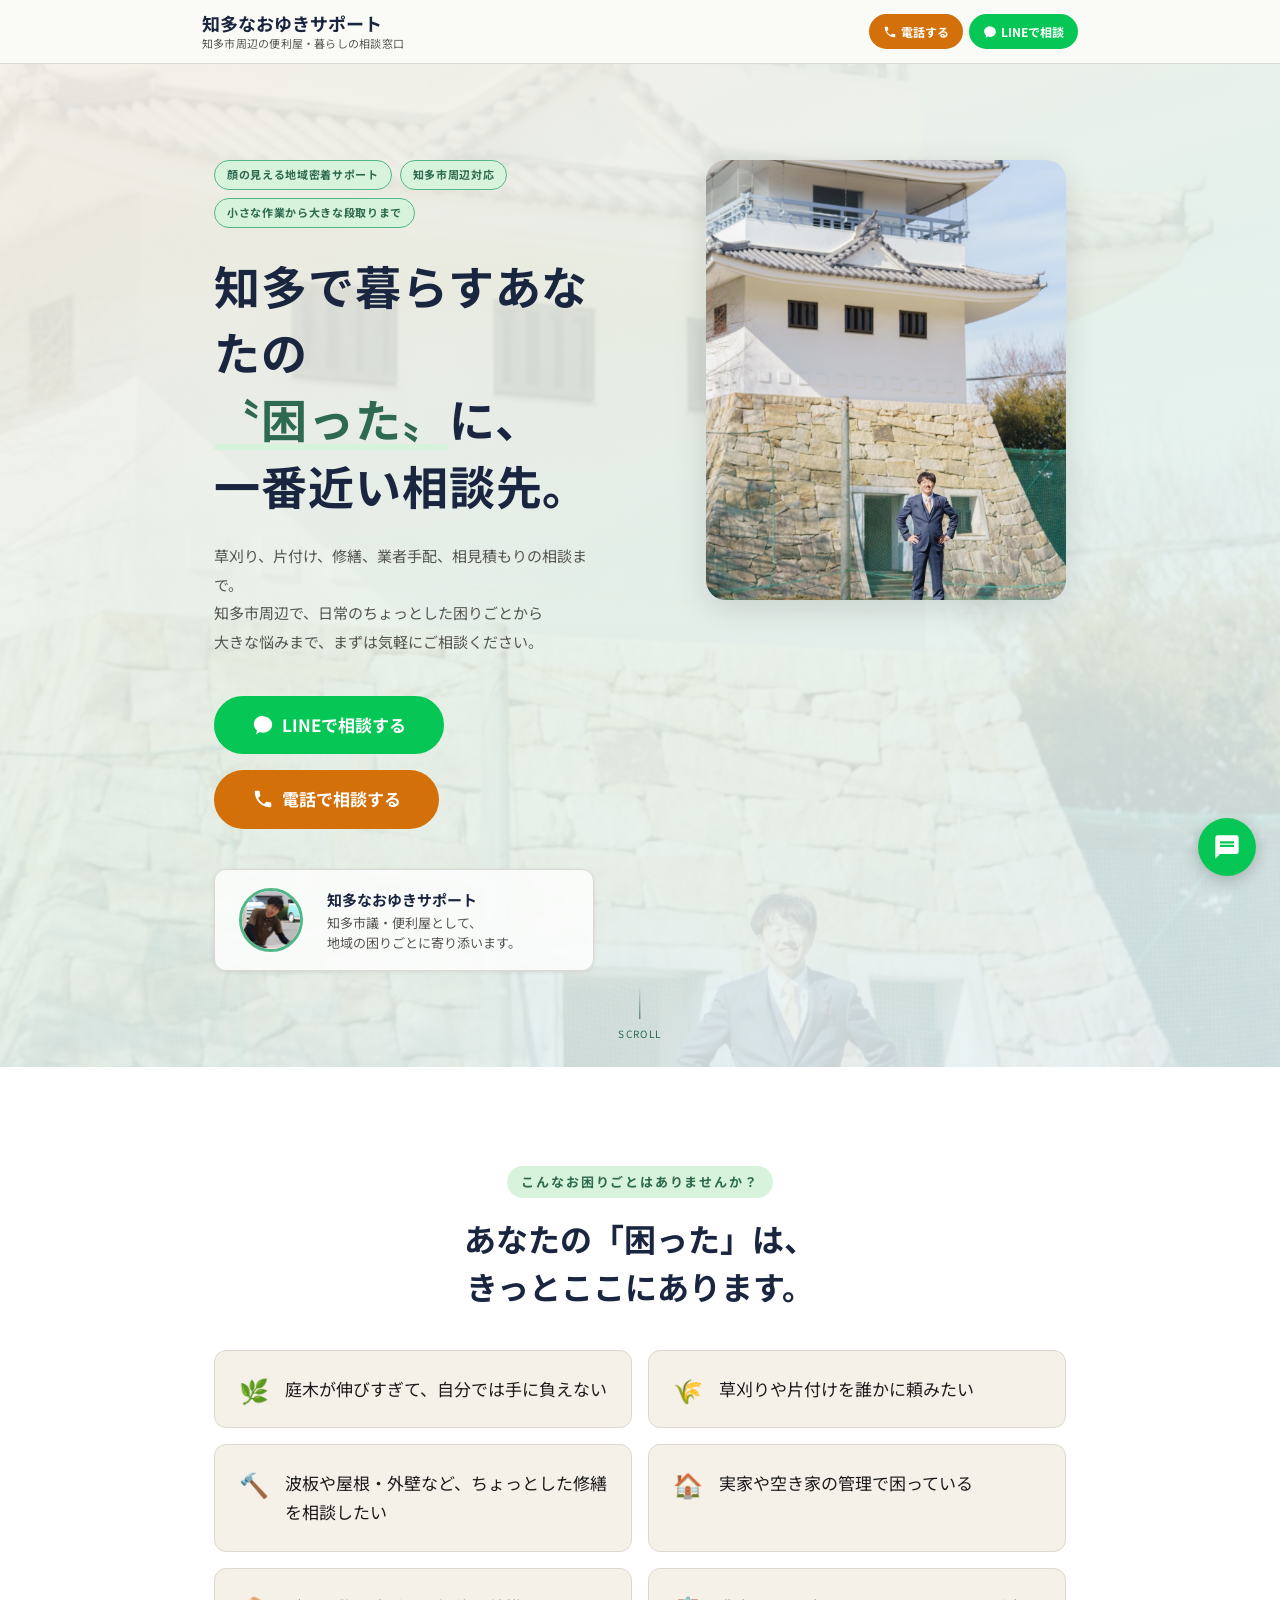
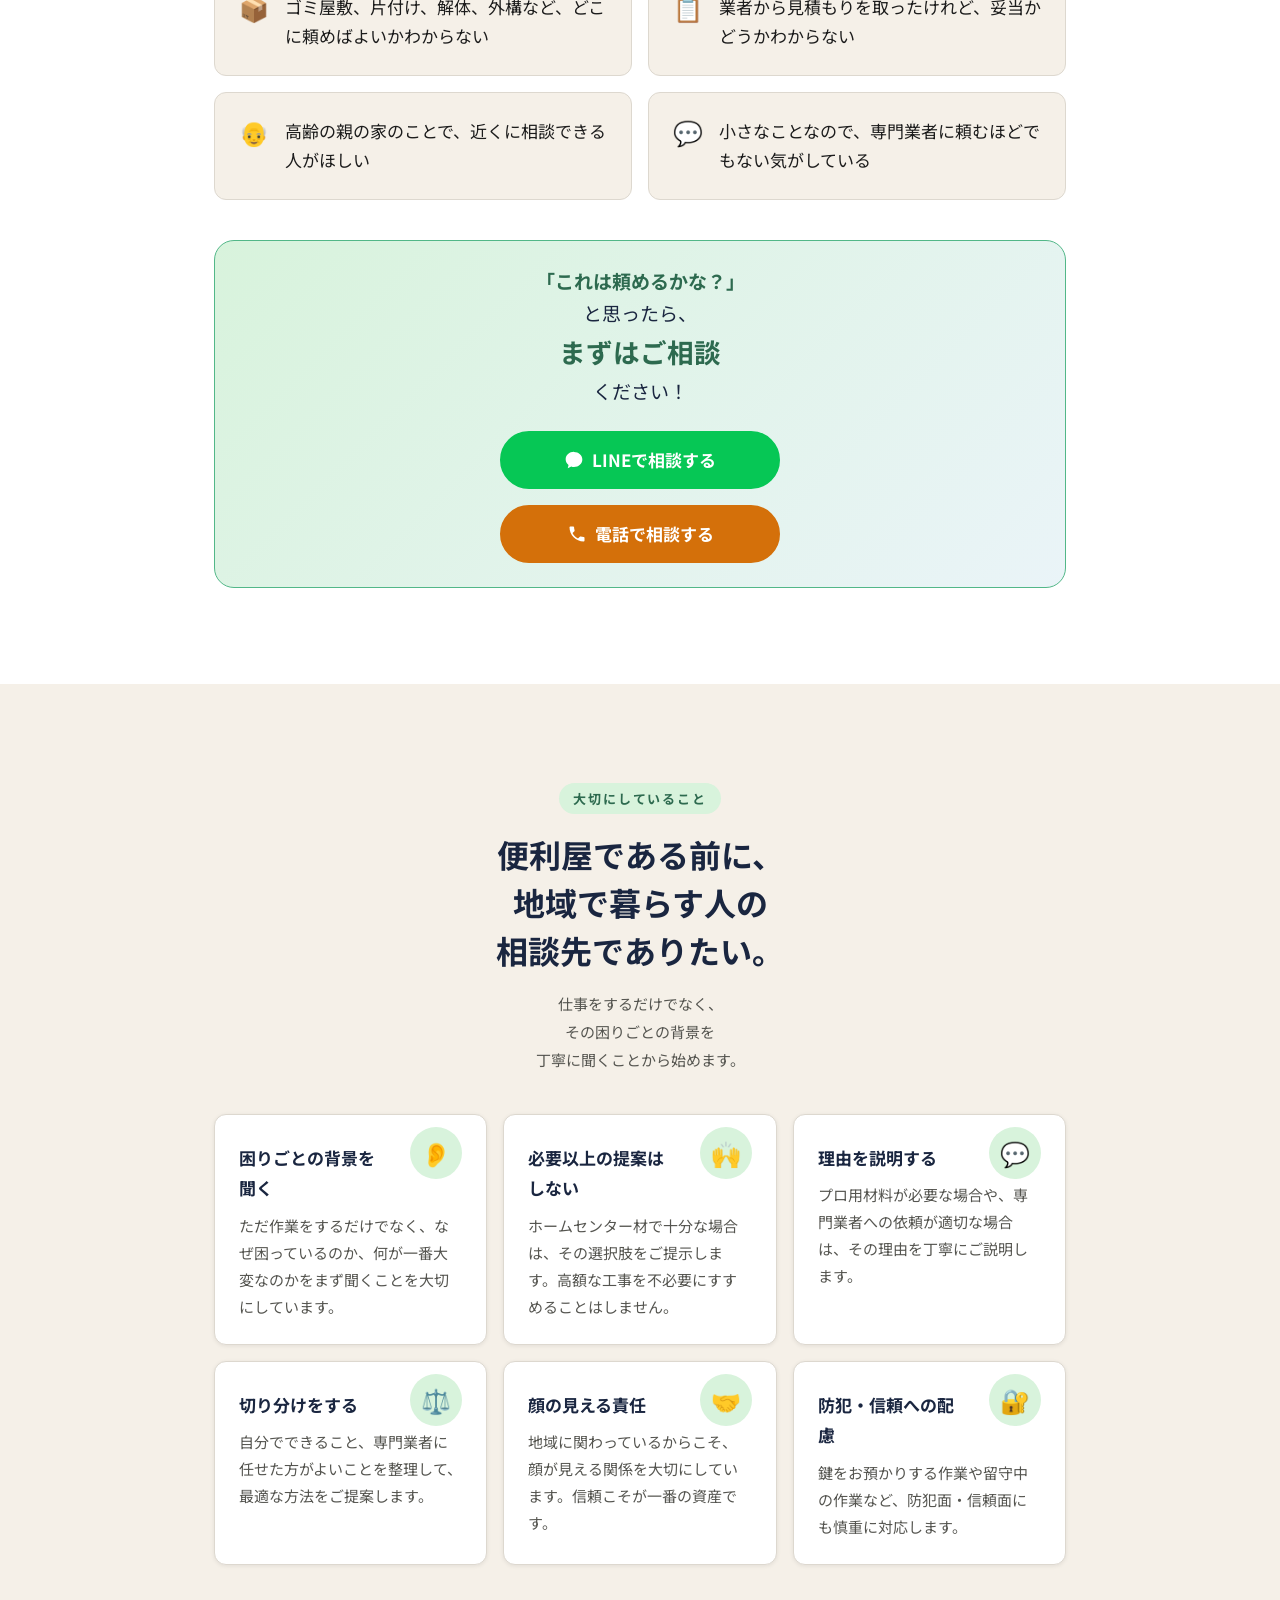
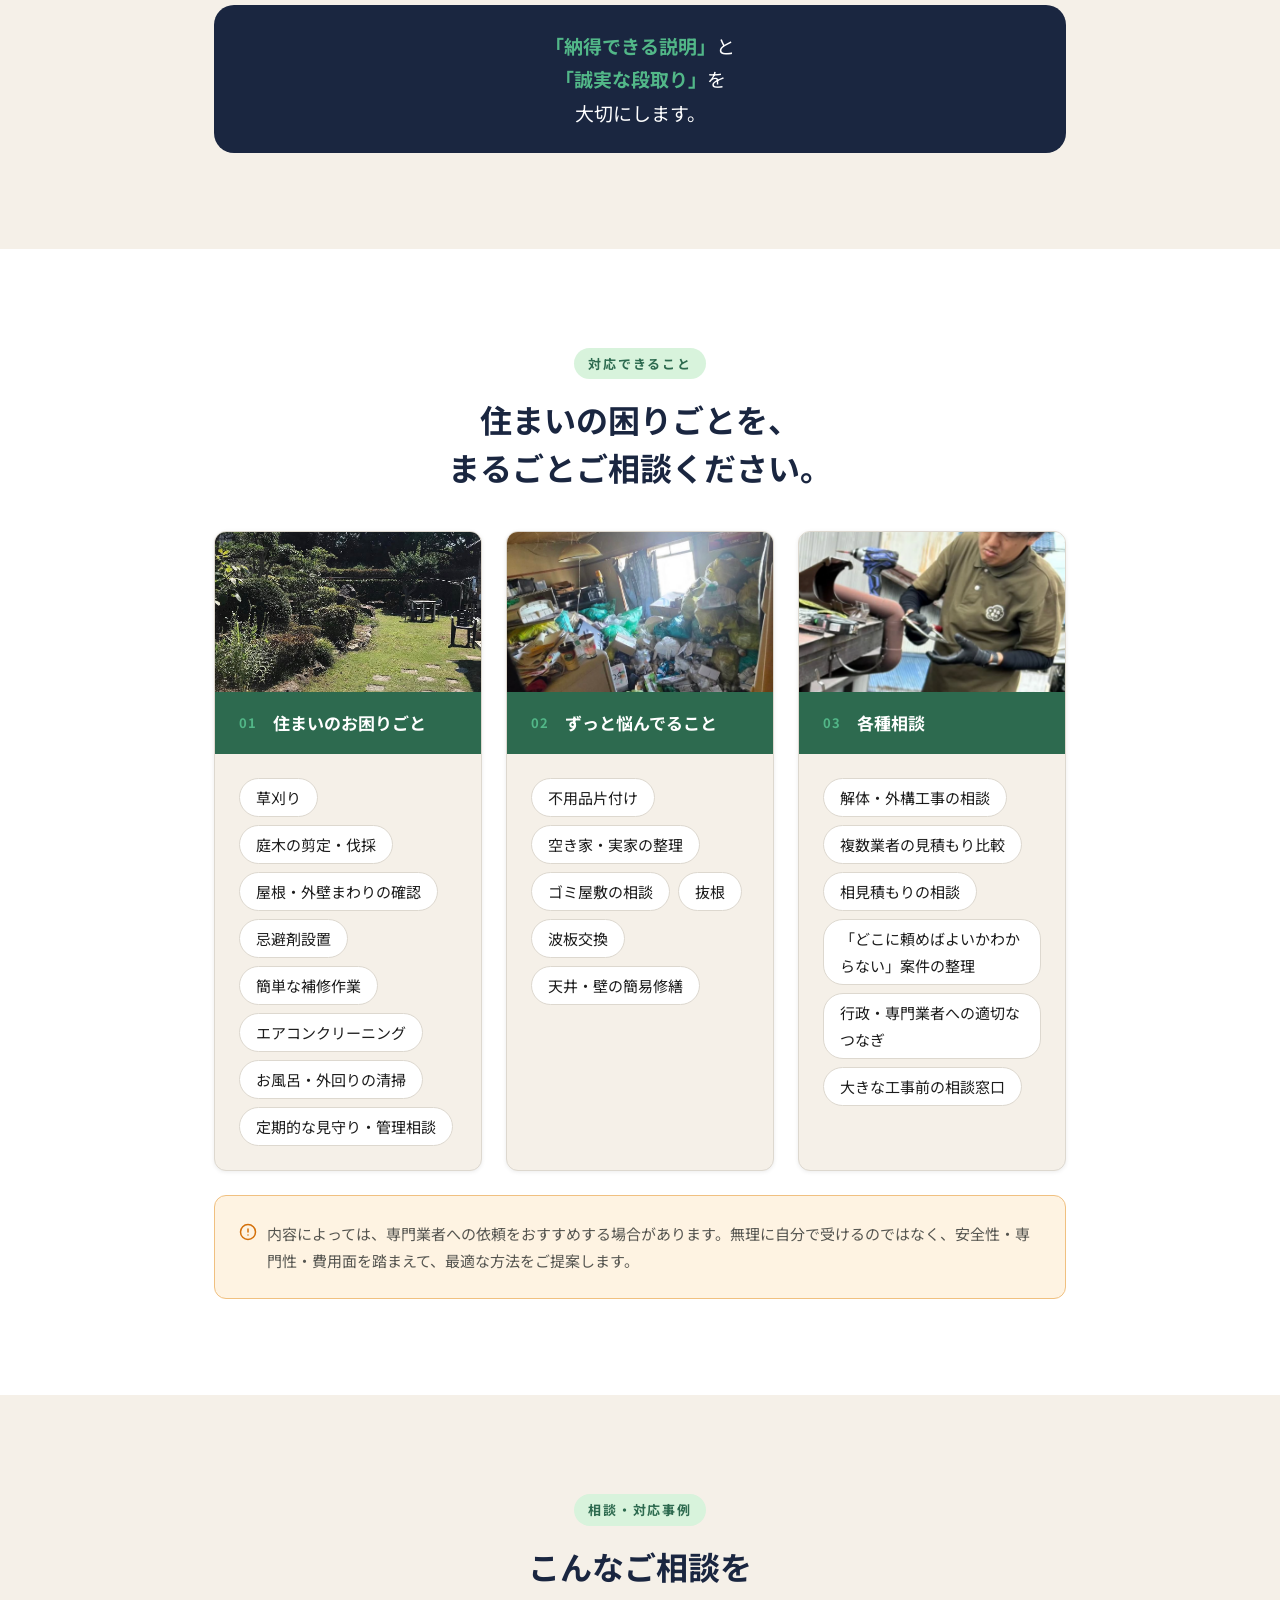
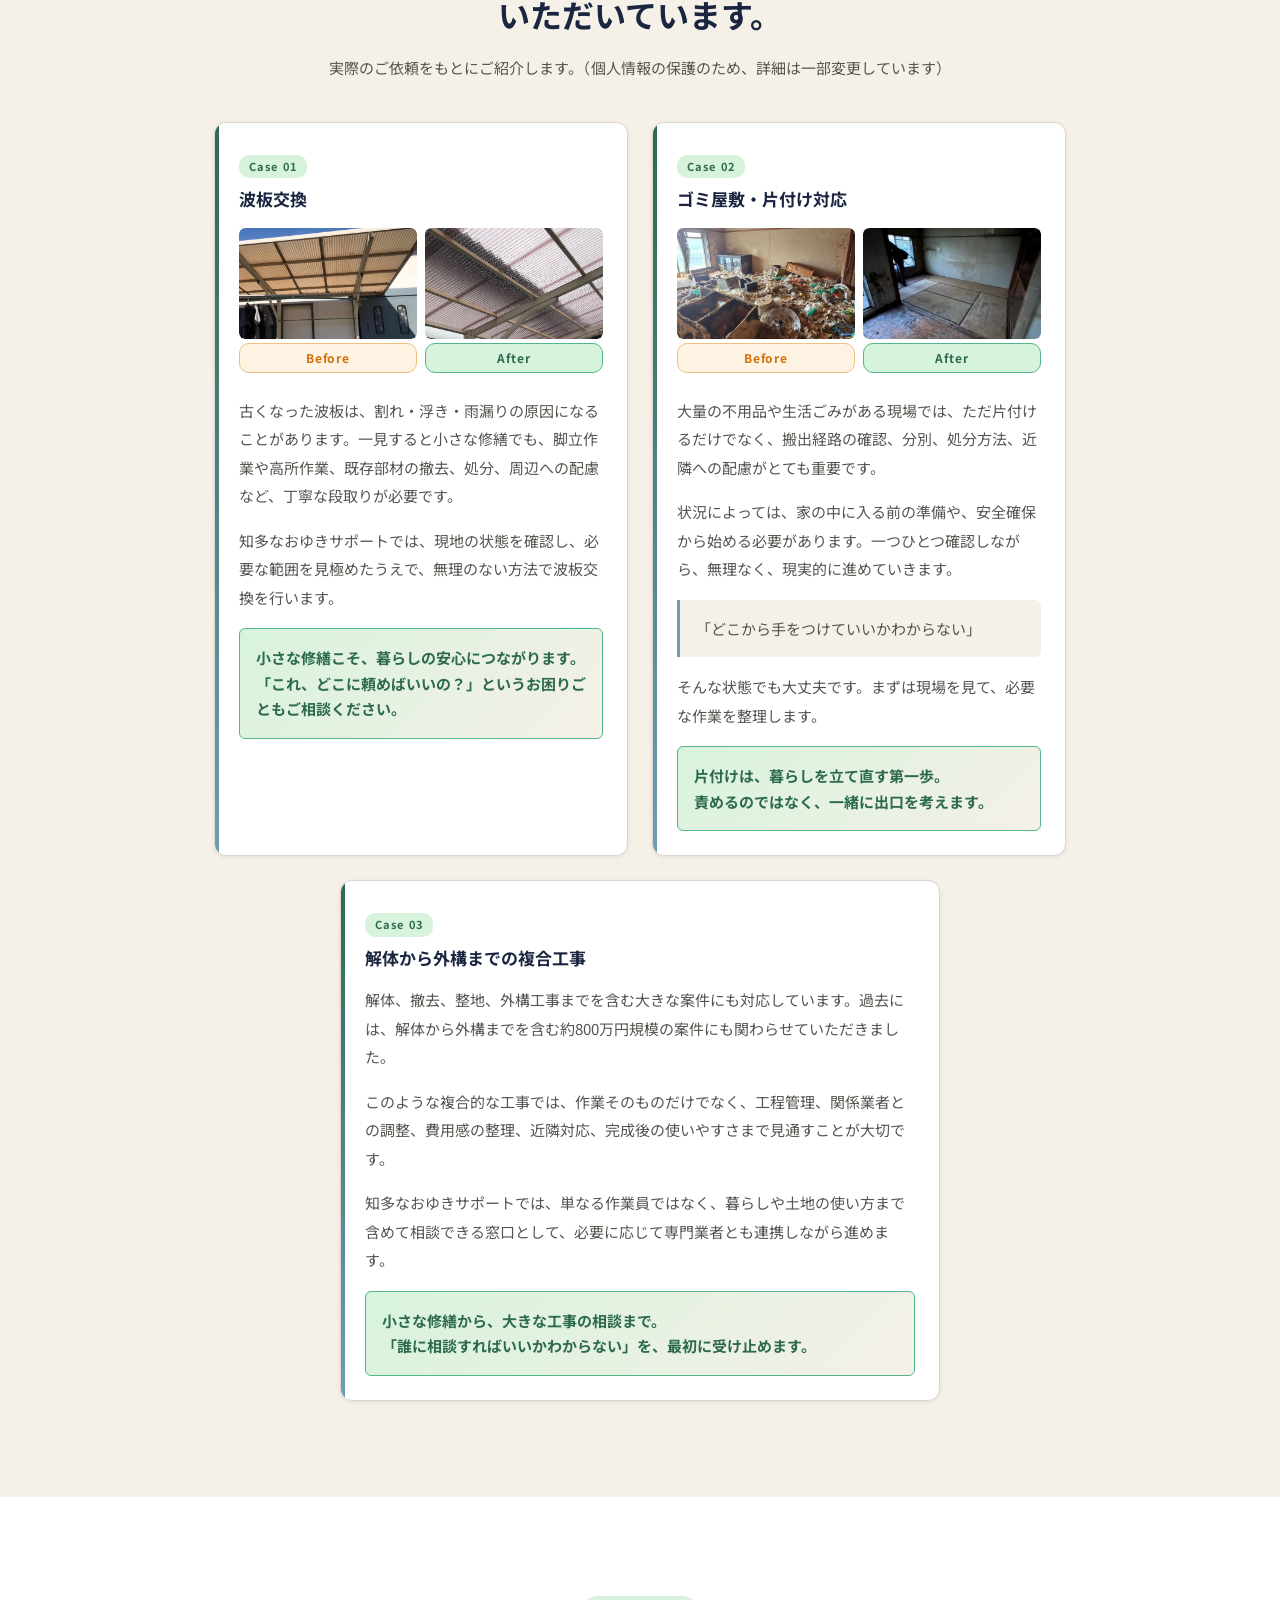
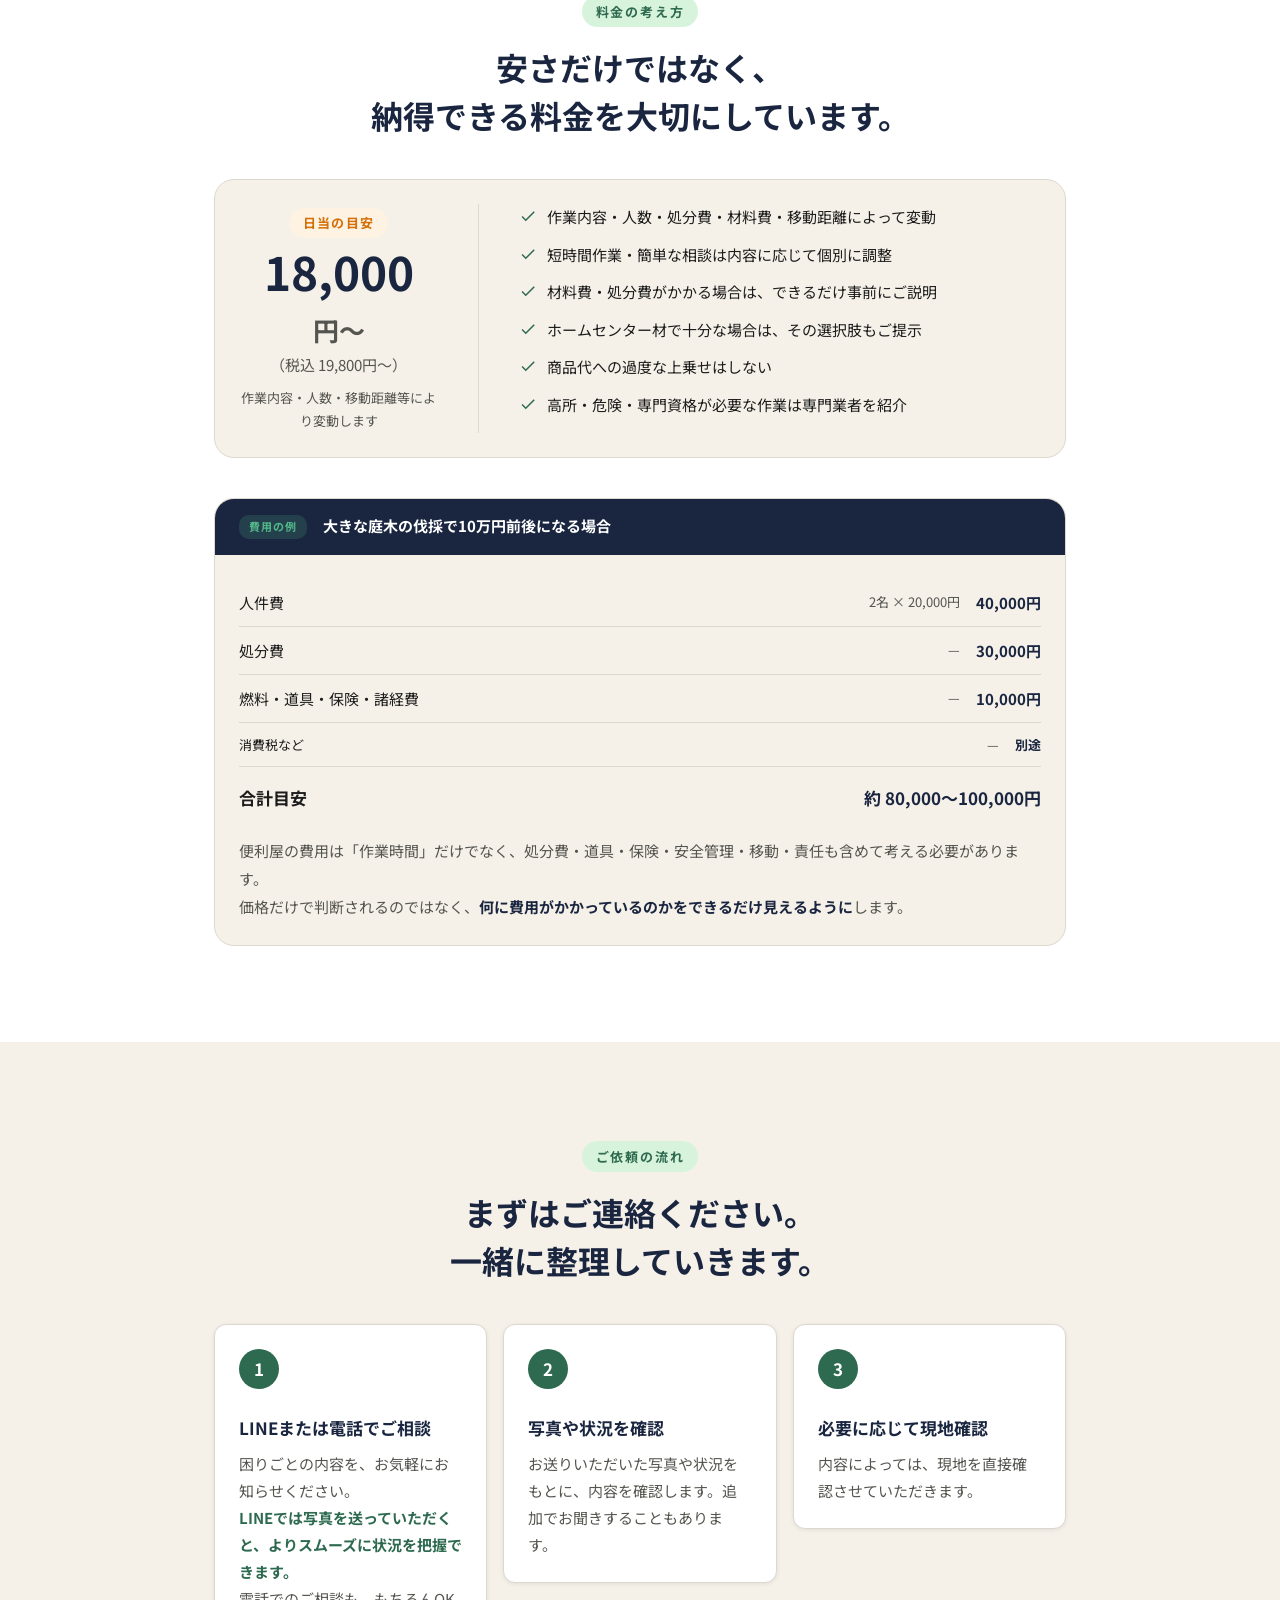
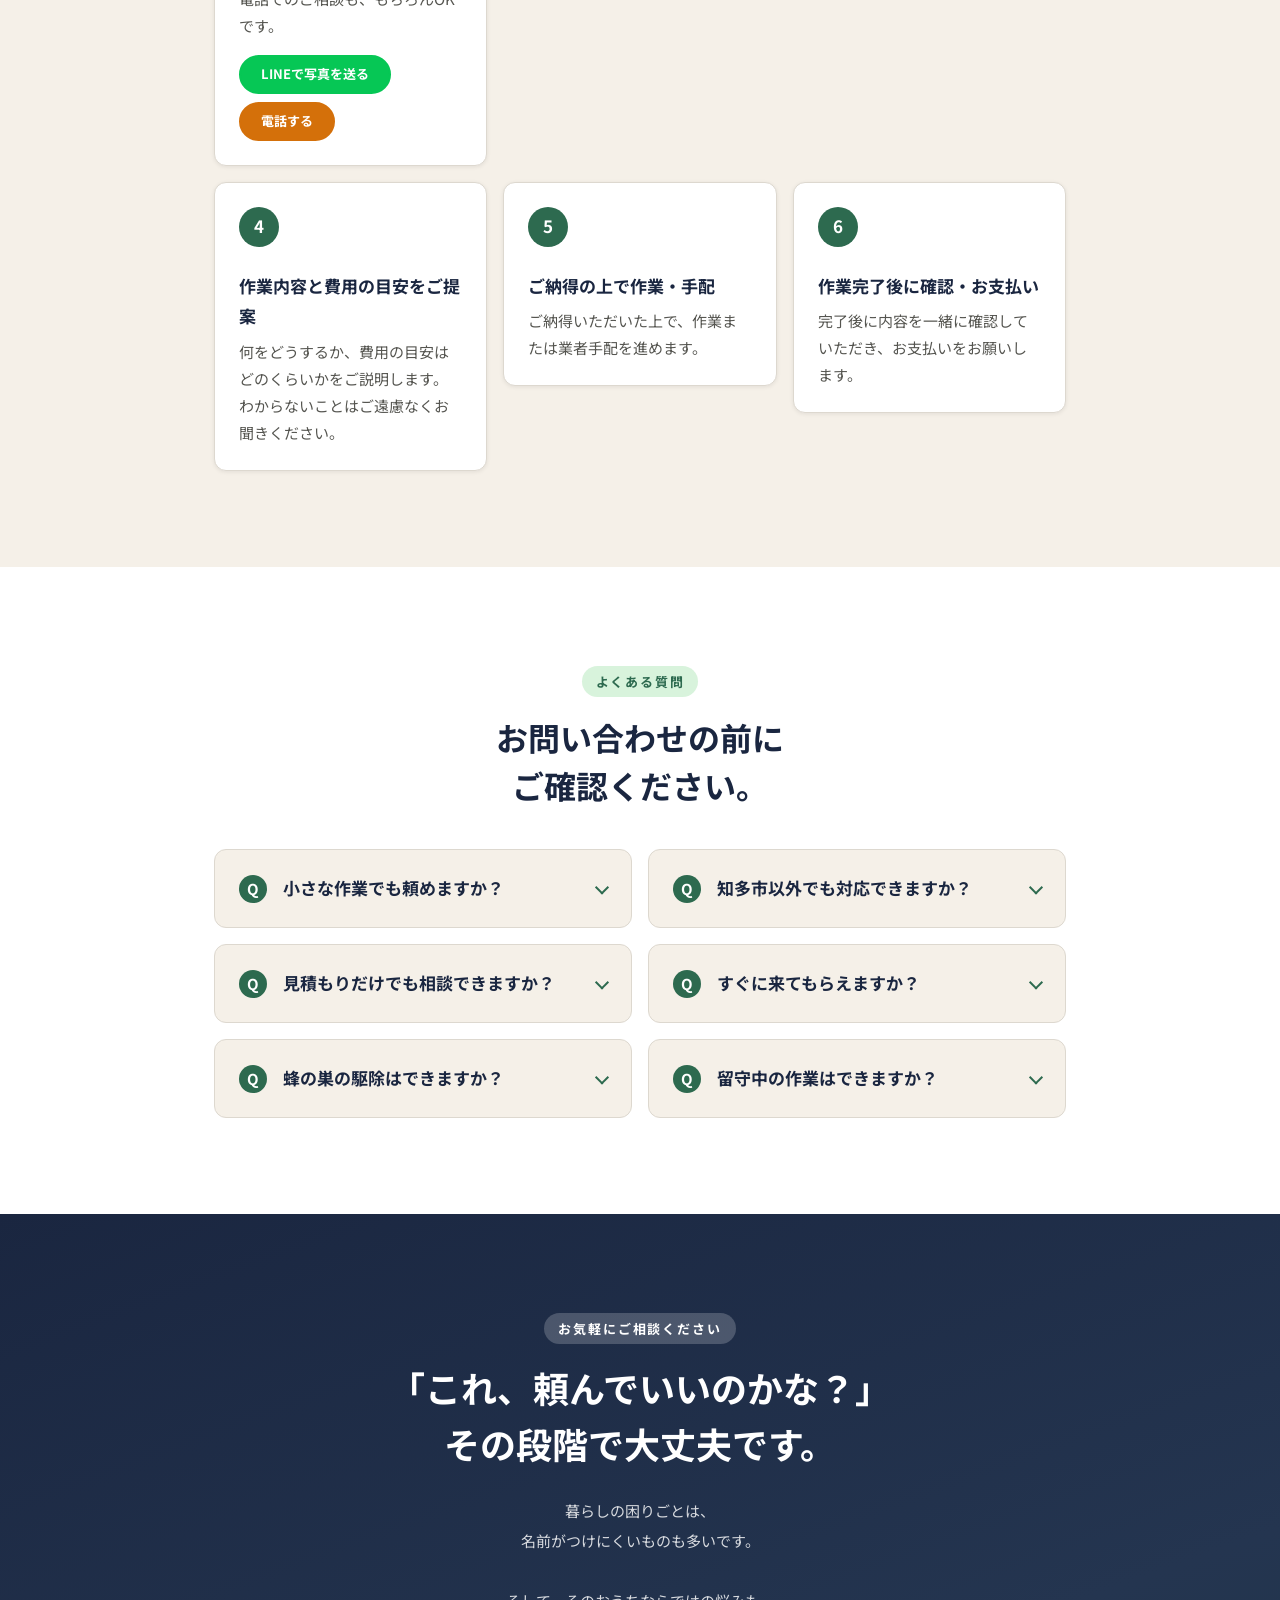
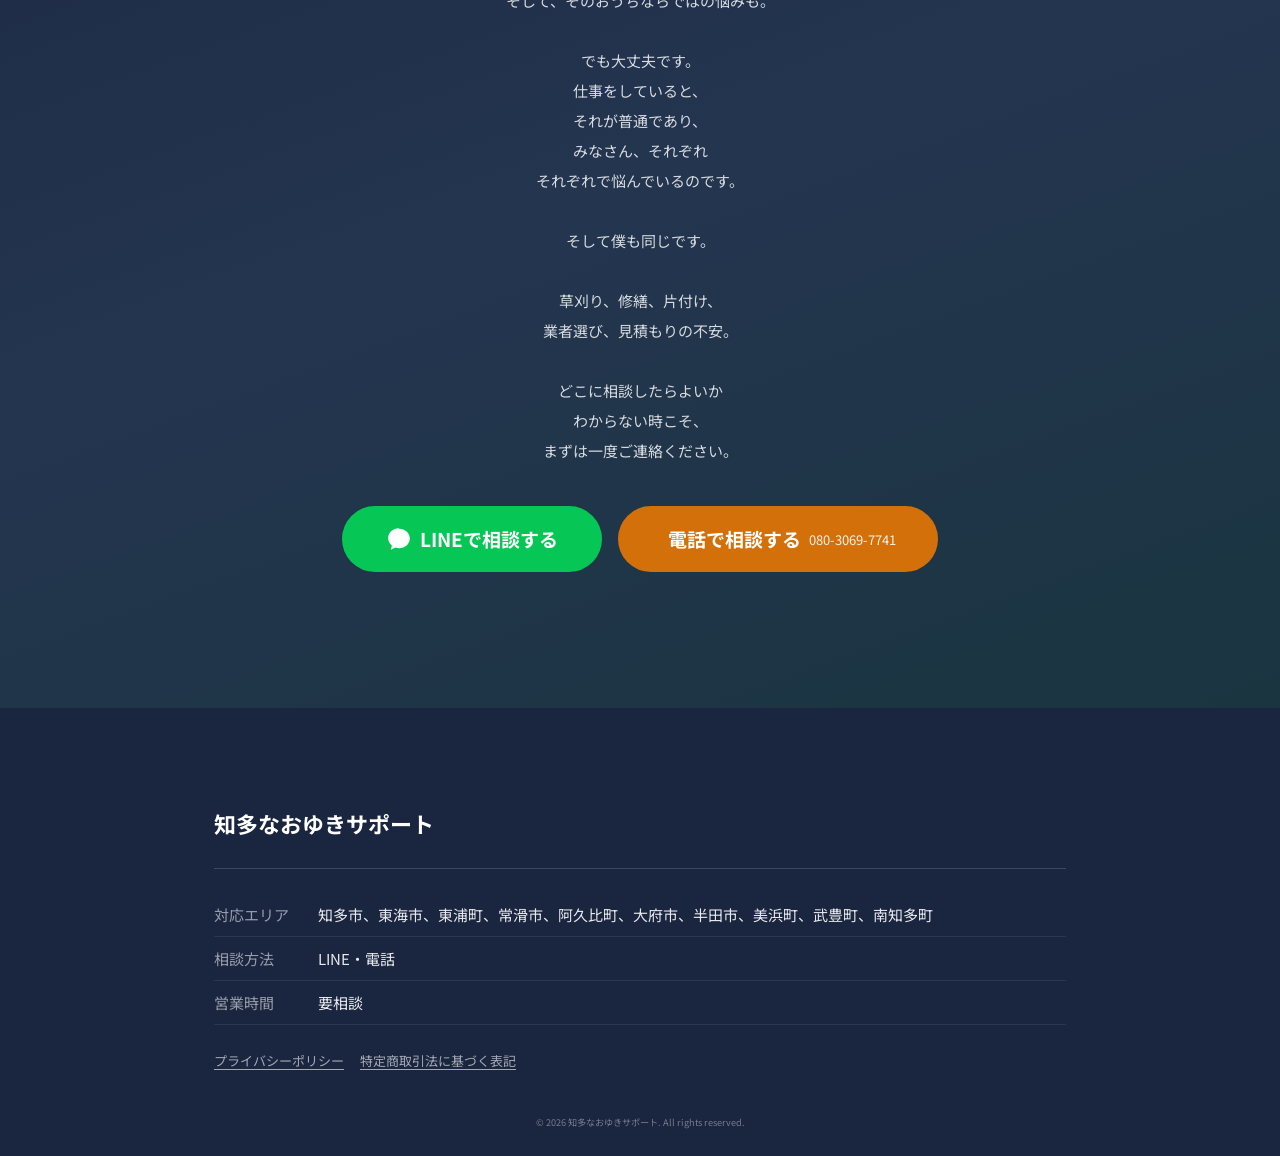
==== index.html @ aef25c66 "ローカルの最新LP内容に更新（テキスト・写真・電話番号・LINE修正済み）" ====
<!DOCTYPE html>
<html lang="ja">
<head>
  <meta charset="UTF-8">
  <meta name="viewport" content="width=device-width, initial-scale=1.0">

  <!-- SEO -->
  <title>知多市 便利屋｜知多なおゆきサポート｜草刈り・片付け・修繕・業者手配</title>
  <meta name="description" content="知多市周辺の草刈り、片付け、修繕、業者手配、相見積もり相談なら「知多なおゆきサポート」へ。日常のちょっとした困りごとから大きな段取りまで、顔の見える地域密着型サービスです。LINEまたはお電話でお気軽にご相談ください。">
  <meta name="keywords" content="知多市 便利屋,知多なおゆきサポート,草刈り 知多,片付け 知多,修繕 知多,業者手配 知多,相見積もり 知多,空き家管理 知多市,便利屋 愛知">
  <meta name="robots" content="index, follow">
  <link rel="canonical" href="https://chita-naoyuki.com/"><!-- ★ 本番URLに変更 -->

  <!-- OGP -->
  <meta property="og:title" content="知多市 便利屋｜知多なおゆきサポート">
  <meta property="og:description" content="知多市周辺の草刈り・片付け・修繕・業者手配など、暮らしの困りごとをまるごとご相談ください。顔の見える地域密着型サービス。">
  <meta property="og:type" content="website">
  <meta property="og:url" content="https://chita-naoyuki.com/"><!-- ★ 本番URLに変更 -->
  <meta property="og:image" content="https://chita-naoyuki.com/images/ogp.jpg"><!-- ★ OGP画像に変更 -->
  <meta property="og:site_name" content="知多なおゆきサポート">
  <meta property="og:locale" content="ja_JP">
  <meta name="twitter:card" content="summary_large_image">

  <!-- Favicon -->
  <link rel="icon" href="/favicon.ico"><!-- ★ faviconに変更 -->

  <!-- Google Fonts -->
  <link rel="preconnect" href="https://fonts.googleapis.com">
  <link rel="preconnect" href="https://fonts.gstatic.com" crossorigin>
  <link href="https://fonts.googleapis.com/css2?family=Noto+Sans+JP:wght@400;500;700&family=Noto+Serif+JP:wght@400;700&display=swap" rel="stylesheet">

  <link rel="stylesheet" href="css/style.css">
</head>
<body>

  <!-- =============================
       HEADER
  ============================== -->
  <header class="site-header">
    <div class="header-inner">
      <div class="header-logo">
        <a href="#top">
          <span class="logo-main">知多なおゆきサポート</span>
          <span class="logo-sub">知多市周辺の便利屋・暮らしの相談窓口</span>
        </a>
      </div>
      <div class="header-cta">
        <a href="tel:08030697741" class="btn btn-tel btn-sm">
          <!-- ★ 電話番号を差し替えてください -->
          <svg width="16" height="16" viewBox="0 0 24 24" fill="currentColor" aria-hidden="true"><path d="M6.6 10.8c1.4 2.8 3.8 5.1 6.6 6.6l2.2-2.2c.3-.3.7-.4 1-.2 1.1.4 2.3.6 3.6.6.6 0 1 .4 1 1V20c0 .6-.4 1-1 1-9.4 0-17-7.6-17-17 0-.6.4-1 1-1h3.5c.6 0 1 .4 1 1 0 1.3.2 2.5.6 3.6.1.3 0 .7-.2 1L6.6 10.8z"/></svg>
          電話する
        </a>
        <a href="https://line.me/ti/p/c7HkOEEUXS" class="btn btn-line btn-sm" target="_blank" rel="noopener">
          <!-- ★ LINEリンクを差し替えてください -->
          <svg width="16" height="16" viewBox="0 0 24 24" fill="currentColor" aria-hidden="true"><path d="M12 2C6.48 2 2 6.02 2 11c0 2.77 1.34 5.24 3.44 6.92L4.5 22l4.27-2.23C9.76 20.26 10.87 20.5 12 20.5c5.52 0 10-4.02 10-9s-4.48-9-10-9z"/></svg>
          LINEで相談
        </a>
      </div>
    </div>
  </header>

  <!-- =============================
       1. FIRSTVIEW
  ============================== -->
  <section id="top" class="hero">
    <div class="hero-bg" aria-hidden="true">
      <!-- ★ 背景画像：images/hero.jpg に差し替えてください（推奨サイズ：1200×630px以上） -->
      <img src="images/hero.jpg" alt="" class="hero-bg-img" aria-hidden="true"
           onerror="this.style.display='none'">
      <div class="hero-overlay"></div>
    </div>
    <div class="hero-content">
      <div class="hero-badges">
        <span class="badge">顔の見える地域密着サポート</span>
        <span class="badge">知多市周辺対応</span>
        <span class="badge">小さな作業から大きな段取りまで</span>
      </div>
      <h1 class="hero-title">
        知多で暮らすあなたの<br>
        <em>〝困った〟</em>に、<br>
        一番近い相談先。
      </h1>
      <p class="hero-lead">
        草刈り、片付け、修繕、業者手配、相見積もりの相談まで。<br class="pc-br">
        知多市周辺で、日常のちょっとした困りごとから<br class="pc-br">
        大きな悩みまで、まずは気軽にご相談ください。
      </p>
      <div class="hero-cta">
        <a href="https://line.me/ti/p/c7HkOEEUXS" class="btn btn-line btn-lg" target="_blank" rel="noopener">
          <!-- ★ LINEリンクを差し替えてください -->
          <svg width="22" height="22" viewBox="0 0 24 24" fill="currentColor" aria-hidden="true"><path d="M12 2C6.48 2 2 6.02 2 11c0 2.77 1.34 5.24 3.44 6.92L4.5 22l4.27-2.23C9.76 20.26 10.87 20.5 12 20.5c5.52 0 10-4.02 10-9s-4.48-9-10-9z"/></svg>
          LINEで相談する
        </a>
        <a href="tel:08030697741" class="btn btn-tel btn-lg">
          <!-- ★ 電話番号を差し替えてください -->
          <svg width="22" height="22" viewBox="0 0 24 24" fill="currentColor" aria-hidden="true"><path d="M6.6 10.8c1.4 2.8 3.8 5.1 6.6 6.6l2.2-2.2c.3-.3.7-.4 1-.2 1.1.4 2.3.6 3.6.6.6 0 1 .4 1 1V20c0 .6-.4 1-1 1-9.4 0-17-7.6-17-17 0-.6.4-1 1-1h3.5c.6 0 1 .4 1 1 0 1.3.2 2.5.6 3.6.1.3 0 .7-.2 1L6.6 10.8z"/></svg>
          電話で相談する
        </a>
      </div>
      <!-- ★ 代表写真：images/profile.jpg に差し替えてください（推奨：200×200px以上・正方形） -->
      <div class="hero-profile">
        <div class="hero-profile-img">
          <img src="images/profile.jpg" alt="代表・なおゆきさんの写真"
               onerror="this.classList.add('img-hidden');this.nextElementSibling.removeAttribute('hidden')">
          <div class="img-fallback img-fallback--person" hidden aria-hidden="true">
            <svg width="32" height="32" viewBox="0 0 24 24" fill="currentColor"><path d="M12 12c2.7 0 4.8-2.1 4.8-4.8S14.7 2.4 12 2.4 7.2 4.5 7.2 7.2 9.3 12 12 12zm0 2.4c-3.2 0-9.6 1.6-9.6 4.8v2.4h19.2v-2.4c0-3.2-6.4-4.8-9.6-4.8z"/></svg>
          </div>
        </div>
        <div class="hero-profile-text">
          <p class="profile-name">知多なおゆきサポート</p>
          <p class="profile-desc">知多市議・便利屋として、<br>地域の困りごとに寄り添います。</p>
        </div>
      </div>
    </div>
    <div class="hero-scroll" aria-hidden="true">
      <span class="scroll-line"></span>
      <span class="scroll-text">scroll</span>
    </div>
  </section>

  <!-- =============================
       2. こんなお困りごとはありませんか？
  ============================== -->
  <section id="troubles" class="section section-troubles">
    <div class="container">
      <div class="section-header">
        <p class="section-label">こんなお困りごとはありませんか？</p>
        <h2 class="section-title">あなたの「困った」は、<br>きっとここにあります。</h2>
      </div>
      <ul class="troubles-list">
        <li class="trouble-item">
          <span class="trouble-icon" aria-hidden="true">🌿</span>
          <p>庭木が伸びすぎて、自分では手に負えない</p>
        </li>
        <li class="trouble-item">
          <span class="trouble-icon" aria-hidden="true">🌾</span>
          <p>草刈りや片付けを誰かに頼みたい</p>
        </li>
        <li class="trouble-item">
          <span class="trouble-icon" aria-hidden="true">🔨</span>
          <p>波板や屋根・外壁など、ちょっとした修繕を相談したい</p>
        </li>
        <li class="trouble-item">
          <span class="trouble-icon" aria-hidden="true">🏠</span>
          <p>実家や空き家の管理で困っている</p>
        </li>
        <li class="trouble-item">
          <span class="trouble-icon" aria-hidden="true">📦</span>
          <p>ゴミ屋敷、片付け、解体、外構など、どこに頼めばよいかわからない</p>
        </li>
        <li class="trouble-item">
          <span class="trouble-icon" aria-hidden="true">📋</span>
          <p>業者から見積もりを取ったけれど、妥当かどうかわからない</p>
        </li>
        <li class="trouble-item">
          <span class="trouble-icon" aria-hidden="true">👴</span>
          <p>高齢の親の家のことで、近くに相談できる人がほしい</p>
        </li>
        <li class="trouble-item">
          <span class="trouble-icon" aria-hidden="true">💬</span>
          <p>小さなことなので、専門業者に頼むほどでもない気がしている</p>
        </li>
      </ul>
      <div class="troubles-cta-text">
        <p><strong>「これは頼めるかな？」</strong><br>と思ったら、<br><strong style="font-size: 1.4em;">まずはご相談</strong><br>ください！</p>
        <div class="troubles-cta-btns">
          <a href="https://line.me/ti/p/c7HkOEEUXS" class="btn btn-line btn-lg" target="_blank" rel="noopener">
            <!-- ★ LINEリンクを差し替えてください -->
            <svg width="20" height="20" viewBox="0 0 24 24" fill="currentColor" aria-hidden="true"><path d="M12 2C6.48 2 2 6.02 2 11c0 2.77 1.34 5.24 3.44 6.92L4.5 22l4.27-2.23C9.76 20.26 10.87 20.5 12 20.5c5.52 0 10-4.02 10-9s-4.48-9-10-9z"/></svg>
            LINEで相談する
          </a>
          <a href="tel:08030697741" class="btn btn-tel btn-lg">
            <!-- ★ 電話番号を差し替えてください -->
            <svg width="20" height="20" viewBox="0 0 24 24" fill="currentColor" aria-hidden="true"><path d="M6.6 10.8c1.4 2.8 3.8 5.1 6.6 6.6l2.2-2.2c.3-.3.7-.4 1-.2 1.1.4 2.3.6 3.6.6.6 0 1 .4 1 1V20c0 .6-.4 1-1 1-9.4 0-17-7.6-17-17 0-.6.4-1 1-1h3.5c.6 0 1 .4 1 1 0 1.3.2 2.5.6 3.6.1.3 0 .7-.2 1L6.6 10.8z"/></svg>
            電話で相談する
          </a>
        </div>
      </div>
    </div>
  </section>

  <!-- =============================
       3. 大切にしていること
  ============================== -->
  <section id="philosophy" class="section section-philosophy">
    <div class="container">
      <div class="section-header">
        <p class="section-label">大切にしていること</p>
        <h2 class="section-title">
          便利屋である前に、<br>
          地域で暮らす人の<br>
          相談先でありたい。
        </h2>
        <p class="section-lead">
          仕事をするだけでなく、<br>
          その困りごとの背景を<br>
          丁寧に聞くことから始めます。
        </p>
      </div>
      <div class="values-grid">
        <div class="value-card">
          <div class="value-icon" aria-hidden="true">👂</div>
          <h3>困りごとの背景を聞く</h3>
          <p>ただ作業をするだけでなく、なぜ困っているのか、何が一番大変なのかをまず聞くことを大切にしています。</p>
        </div>
        <div class="value-card">
          <div class="value-icon" aria-hidden="true">🙌</div>
          <h3>必要以上の提案はしない</h3>
          <p>ホームセンター材で十分な場合は、その選択肢をご提示します。高額な工事を不必要にすすめることはしません。</p>
        </div>
        <div class="value-card">
          <div class="value-icon" aria-hidden="true">💬</div>
          <h3>理由を説明する</h3>
          <p>プロ用材料が必要な場合や、専門業者への依頼が適切な場合は、その理由を丁寧にご説明します。</p>
        </div>
        <div class="value-card">
          <div class="value-icon" aria-hidden="true">⚖️</div>
          <h3>切り分けをする</h3>
          <p>自分でできること、専門業者に任せた方がよいことを整理して、最適な方法をご提案します。</p>
        </div>
        <div class="value-card">
          <div class="value-icon" aria-hidden="true">🤝</div>
          <h3>顔の見える責任</h3>
          <p>地域に関わっているからこそ、顔が見える関係を大切にしています。信頼こそが一番の資産です。</p>
        </div>
        <div class="value-card">
          <div class="value-icon" aria-hidden="true">🔐</div>
          <h3>防犯・信頼への配慮</h3>
          <p>鍵をお預かりする作業や留守中の作業など、防犯面・信頼面にも慎重に対応します。</p>
        </div>
      </div>
      <div class="philosophy-note">
        <p><strong>「納得できる説明」</strong>と<br><strong>「誠実な段取り」</strong>を<br>大切にします。</p>
      </div>
    </div>
  </section>

  <!-- =============================
       4. 対応できること
  ============================== -->
  <section id="services" class="section section-services">
    <div class="container">
      <div class="section-header">
        <p class="section-label">対応できること</p>
        <h2 class="section-title">住まいの困りごとを、<br>まるごとご相談ください。</h2>
      </div>
      <div class="services-grid">
        <div class="service-category">
          <!-- ★ work-garden.jpg：草刈り・庭木作業の写真に差し替えてください -->
          <figure class="service-img">
            <img src="images/work-garden.jpg" alt="草刈り・庭木の剪定・伐採作業の様子"
                 onerror="this.classList.add('img-hidden');this.nextElementSibling.removeAttribute('hidden')">
            <div class="img-fallback img-fallback--garden" hidden aria-hidden="true">
              <span class="img-fallback-icon">🌿</span>
              <span class="img-fallback-text">草刈り・庭木作業</span>
            </div>
          </figure>
          <div class="service-category-header">
            <span class="service-category-num" aria-hidden="true">01</span>
            <h3>住まいのお困りごと</h3>
          </div>
          <ul class="service-list">
            <li>草刈り</li>
            <li>庭木の剪定・伐採</li>
            <li>屋根・外壁まわりの確認</li>
            <li>忌避剤設置</li>
            <li>簡単な補修作業</li>
            <li>エアコンクリーニング</li>
            <li>お風呂・外回りの清掃</li>
            <li>定期的な見守り・管理相談</li>
          </ul>
        </div>
        <div class="service-category">
          <!-- ★ work-cleanup.jpg：片付け・清掃作業の写真に差し替えてください -->
          <figure class="service-img">
            <img src="images/work-cleanup.jpg" alt="片付け・清掃・空き家整理の作業の様子"
                 onerror="this.classList.add('img-hidden');this.nextElementSibling.removeAttribute('hidden')">
            <div class="img-fallback img-fallback--cleanup" hidden aria-hidden="true">
              <span class="img-fallback-icon">📦</span>
              <span class="img-fallback-text">片付け・清掃</span>
            </div>
          </figure>
          <div class="service-category-header">
            <span class="service-category-num" aria-hidden="true">02</span>
            <h3>ずっと悩んでること</h3>
          </div>
          <ul class="service-list">
            <li>不用品片付け</li>
            <li>空き家・実家の整理</li>
            <li>ゴミ屋敷の相談</li>
            <li>抜根</li>
            <li>波板交換</li>
            <li>天井・壁の簡易修繕</li>
          </ul>
        </div>
        <div class="service-category">
          <!-- ★ work-repair.jpg：修繕・補修作業の写真に差し替えてください -->
          <figure class="service-img">
            <img src="images/work-repair.jpg" alt="波板交換・外壁修繕・補修作業の様子"
                 onerror="this.classList.add('img-hidden');this.nextElementSibling.removeAttribute('hidden')">
            <div class="img-fallback img-fallback--repair" hidden aria-hidden="true">
              <span class="img-fallback-icon">🔧</span>
              <span class="img-fallback-text">修繕・補修作業</span>
            </div>
          </figure>
          <div class="service-category-header">
            <span class="service-category-num" aria-hidden="true">03</span>
            <h3>各種相談</h3>
          </div>
          <ul class="service-list">
            <li>解体・外構工事の相談</li>
            <li>複数業者の見積もり比較</li>
            <li>相見積もりの相談</li>
            <li>「どこに頼めばよいかわからない」案件の整理</li>
            <li>行政・専門業者への適切なつなぎ</li>
            <li>大きな工事前の相談窓口</li>
          </ul>
        </div>
      </div>
      <div class="services-note">
        <svg width="18" height="18" viewBox="0 0 24 24" fill="none" stroke="currentColor" stroke-width="2" stroke-linecap="round" stroke-linejoin="round" aria-hidden="true"><circle cx="12" cy="12" r="10"/><line x1="12" y1="8" x2="12" y2="12"/><line x1="12" y1="16" x2="12.01" y2="16"/></svg>
        <p>内容によっては、専門業者への依頼をおすすめする場合があります。無理に自分で受けるのではなく、安全性・専門性・費用面を踏まえて、最適な方法をご提案します。</p>
      </div>
    </div>
  </section>

  <!-- =============================
       5. 相談・対応事例
  ============================== -->
  <section id="cases" class="section section-cases">
    <div class="container">
      <div class="section-header">
        <p class="section-label">相談・対応事例</p>
        <h2 class="section-title">こんなご相談を<br>いただいています。</h2>
        <p class="section-lead">実際のご依頼をもとにご紹介します。（個人情報の保護のため、詳細は一部変更しています）</p>
      </div>
      <div class="cases-list">
        <article class="case-card">
          <div class="case-num" aria-hidden="true">Case 01</div>
          <h3 class="case-title">波板交換</h3>
          <!-- ★ BEFORE/AFTER 写真：case1-before.jpg / case1-after.jpg -->
          <div class="case-beforeafter">
            <figure class="case-img">
              <div class="case-img-frame">
                <img src="images/case1-before.jpg" alt="波板交換前の様子"
                     onerror="this.classList.add('img-hidden');this.nextElementSibling.removeAttribute('hidden')">
                <div class="img-fallback img-fallback--before" hidden aria-hidden="true">
                  <span class="img-fallback-icon">📷</span>
                  <span class="img-fallback-text">作業前</span>
                </div>
              </div>
              <figcaption class="case-img-label case-img-label--before">Before</figcaption>
            </figure>
            <figure class="case-img">
              <div class="case-img-frame">
                <img src="images/case1-after.jpg" alt="波板交換後の様子"
                     onerror="this.classList.add('img-hidden');this.nextElementSibling.removeAttribute('hidden')">
                <div class="img-fallback img-fallback--after" hidden aria-hidden="true">
                  <span class="img-fallback-icon">✅</span>
                  <span class="img-fallback-text">作業後</span>
                </div>
              </div>
              <figcaption class="case-img-label case-img-label--after">After</figcaption>
            </figure>
          </div>
          <p class="case-body">
            古くなった波板は、割れ・浮き・雨漏りの原因になることがあります。一見すると小さな修繕でも、脚立作業や高所作業、既存部材の撤去、処分、周辺への配慮など、丁寧な段取りが必要です。
          </p>
          <p class="case-body">
            知多なおゆきサポートでは、現地の状態を確認し、必要な範囲を見極めたうえで、無理のない方法で波板交換を行います。
          </p>
          <div class="case-emphasis">
            <p>小さな修繕こそ、暮らしの安心につながります。</p>
            <p>「これ、どこに頼めばいいの？」というお困りごともご相談ください。</p>
          </div>
        </article>
        <article class="case-card">
          <div class="case-num" aria-hidden="true">Case 02</div>
          <h3 class="case-title">ゴミ屋敷・片付け対応</h3>
          <!-- ★ BEFORE/AFTER 写真：case-before.jpg / case-after.jpg に差し替えてください -->
          <div class="case-beforeafter">
            <figure class="case-img">
              <div class="case-img-frame">
                <img src="images/case-before.jpg" alt="片付け前の様子"
                     onerror="this.classList.add('img-hidden');this.nextElementSibling.removeAttribute('hidden')">
                <div class="img-fallback img-fallback--before" hidden aria-hidden="true">
                  <span class="img-fallback-icon">📷</span>
                  <span class="img-fallback-text">作業前</span>
                </div>
              </div>
              <figcaption class="case-img-label case-img-label--before">Before</figcaption>
            </figure>
            <figure class="case-img">
              <div class="case-img-frame">
                <img src="images/case-after.jpg" alt="片付け後の様子"
                     onerror="this.classList.add('img-hidden');this.nextElementSibling.removeAttribute('hidden')">
                <div class="img-fallback img-fallback--after" hidden aria-hidden="true">
                  <span class="img-fallback-icon">✅</span>
                  <span class="img-fallback-text">作業後</span>
                </div>
              </div>
              <figcaption class="case-img-label case-img-label--after">After</figcaption>
            </figure>
          </div>
          <p class="case-body">
            大量の不用品や生活ごみがある現場では、ただ片付けるだけでなく、搬出経路の確認、分別、処分方法、近隣への配慮がとても重要です。
          </p>
          <p class="case-body">
            状況によっては、家の中に入る前の準備や、安全確保から始める必要があります。一つひとつ確認しながら、無理なく、現実的に進めていきます。
          </p>
          <div class="case-voice">
            <p>どこから手をつけていいかわからない</p>
          </div>
          <p class="case-body">そんな状態でも大丈夫です。まずは現場を見て、必要な作業を整理します。</p>
          <div class="case-emphasis">
            <p>片付けは、暮らしを立て直す第一歩。</p>
            <p>責めるのではなく、一緒に出口を考えます。</p>
          </div>
        </article>
        <article class="case-card">
          <div class="case-num" aria-hidden="true">Case 03</div>
          <h3 class="case-title">解体から外構までの複合工事</h3>
          <p class="case-body">
            解体、撤去、整地、外構工事までを含む大きな案件にも対応しています。過去には、解体から外構までを含む約800万円規模の案件にも関わらせていただきました。
          </p>
          <p class="case-body">
            このような複合的な工事では、作業そのものだけでなく、工程管理、関係業者との調整、費用感の整理、近隣対応、完成後の使いやすさまで見通すことが大切です。
          </p>
          <p class="case-body">
            知多なおゆきサポートでは、単なる作業員ではなく、暮らしや土地の使い方まで含めて相談できる窓口として、必要に応じて専門業者とも連携しながら進めます。
          </p>
          <div class="case-emphasis">
            <p>小さな修繕から、大きな工事の相談まで。</p>
            <p>「誰に相談すればいいかわからない」を、最初に受け止めます。</p>
          </div>
        </article>
      </div>
    </div>
  </section>

  <!-- =============================
       6. 料金の考え方
  ============================== -->
  <section id="pricing" class="section section-pricing">
    <div class="container">
      <div class="section-header">
        <p class="section-label">料金の考え方</p>
        <h2 class="section-title">
          安さだけではなく、<br>
          納得できる料金を大切にしています。
        </h2>
      </div>
      <div class="pricing-overview">
        <div class="pricing-base">
          <p class="pricing-label">日当の目安</p>
          <p class="pricing-amount">18,000<span>円〜</span></p>
          <p class="pricing-tax">（税込 19,800円〜）</p>
          <p class="pricing-note-sm">作業内容・人数・移動距離等により変動します</p>
        </div>
        <ul class="pricing-points">
          <li>
            <svg width="18" height="18" viewBox="0 0 24 24" fill="currentColor" aria-hidden="true"><path d="M9 16.17L4.83 12l-1.42 1.41L9 19 21 7l-1.41-1.41z"/></svg>
            作業内容・人数・処分費・材料費・移動距離によって変動
          </li>
          <li>
            <svg width="18" height="18" viewBox="0 0 24 24" fill="currentColor" aria-hidden="true"><path d="M9 16.17L4.83 12l-1.42 1.41L9 19 21 7l-1.41-1.41z"/></svg>
            短時間作業・簡単な相談は内容に応じて個別に調整
          </li>
          <li>
            <svg width="18" height="18" viewBox="0 0 24 24" fill="currentColor" aria-hidden="true"><path d="M9 16.17L4.83 12l-1.42 1.41L9 19 21 7l-1.41-1.41z"/></svg>
            材料費・処分費がかかる場合は、できるだけ事前にご説明
          </li>
          <li>
            <svg width="18" height="18" viewBox="0 0 24 24" fill="currentColor" aria-hidden="true"><path d="M9 16.17L4.83 12l-1.42 1.41L9 19 21 7l-1.41-1.41z"/></svg>
            ホームセンター材で十分な場合は、その選択肢もご提示
          </li>
          <li>
            <svg width="18" height="18" viewBox="0 0 24 24" fill="currentColor" aria-hidden="true"><path d="M9 16.17L4.83 12l-1.42 1.41L9 19 21 7l-1.41-1.41z"/></svg>
            商品代への過度な上乗せはしない
          </li>
          <li>
            <svg width="18" height="18" viewBox="0 0 24 24" fill="currentColor" aria-hidden="true"><path d="M9 16.17L4.83 12l-1.42 1.41L9 19 21 7l-1.41-1.41z"/></svg>
            高所・危険・専門資格が必要な作業は専門業者を紹介
          </li>
        </ul>
      </div>

      <div class="pricing-example">
        <div class="pricing-example-header">
          <span class="example-label">費用の例</span>
          <h3>大きな庭木の伐採で10万円前後になる場合</h3>
        </div>
        <div class="pricing-breakdown">
          <div class="breakdown-item">
            <span class="breakdown-name">人件費</span>
            <span class="breakdown-calc">2名 × 20,000円</span>
            <span class="breakdown-amount">40,000円</span>
          </div>
          <div class="breakdown-item">
            <span class="breakdown-name">処分費</span>
            <span class="breakdown-calc">—</span>
            <span class="breakdown-amount">30,000円</span>
          </div>
          <div class="breakdown-item">
            <span class="breakdown-name">燃料・道具・保険・諸経費</span>
            <span class="breakdown-calc">—</span>
            <span class="breakdown-amount">10,000円</span>
          </div>
          <div class="breakdown-item breakdown-item--tax">
            <span class="breakdown-name">消費税など</span>
            <span class="breakdown-calc">—</span>
            <span class="breakdown-amount">別途</span>
          </div>
          <div class="breakdown-total">
            <span class="breakdown-name">合計目安</span>
            <span class="breakdown-amount">約 80,000〜100,000円</span>
          </div>
        </div>
        <p class="pricing-example-note">
          便利屋の費用は「作業時間」だけでなく、処分費・道具・保険・安全管理・移動・責任も含めて考える必要があります。<br>
          価格だけで判断されるのではなく、<strong>何に費用がかかっているのかをできるだけ見えるように</strong>します。
        </p>
      </div>
    </div>
  </section>

  <!-- =============================
       7. ご依頼の流れ
  ============================== -->
  <section id="flow" class="section section-flow">
    <div class="container">
      <div class="section-header">
        <p class="section-label">ご依頼の流れ</p>
        <h2 class="section-title">まずはご連絡ください。<br>一緒に整理していきます。</h2>
      </div>
      <div class="flow-steps">
        <div class="flow-step">
          <div class="flow-num" aria-hidden="true">1</div>
          <div class="flow-content">
            <h3>LINEまたは電話でご相談</h3>
            <p>困りごとの内容を、お気軽にお知らせください。<br>
              <strong>LINEでは写真を送っていただくと、よりスムーズに状況を把握できます。</strong><br>
              電話でのご相談も、もちろんOKです。
            </p>
            <div class="flow-step-cta">
              <a href="https://line.me/ti/p/c7HkOEEUXS" class="btn btn-line btn-sm" target="_blank" rel="noopener">
                <!-- ★ LINEリンクを差し替えてください -->
                LINEで写真を送る
              </a>
              <a href="tel:08030697741" class="btn btn-tel btn-sm">
                <!-- ★ 電話番号を差し替えてください -->
                電話する
              </a>
            </div>
          </div>
        </div>
        <div class="flow-arrow" aria-hidden="true"></div>
        <div class="flow-step">
          <div class="flow-num" aria-hidden="true">2</div>
          <div class="flow-content">
            <h3>写真や状況を確認</h3>
            <p>お送りいただいた写真や状況をもとに、内容を確認します。追加でお聞きすることもあります。</p>
          </div>
        </div>
        <div class="flow-arrow" aria-hidden="true"></div>
        <div class="flow-step">
          <div class="flow-num" aria-hidden="true">3</div>
          <div class="flow-content">
            <h3>必要に応じて現地確認</h3>
            <p>内容によっては、現地を直接確認させていただきます。</p>
          </div>
        </div>
        <div class="flow-arrow" aria-hidden="true"></div>
        <div class="flow-step">
          <div class="flow-num" aria-hidden="true">4</div>
          <div class="flow-content">
            <h3>作業内容と費用の目安をご提案</h3>
            <p>何をどうするか、費用の目安はどのくらいかをご説明します。わからないことはご遠慮なくお聞きください。</p>
          </div>
        </div>
        <div class="flow-arrow" aria-hidden="true"></div>
        <div class="flow-step">
          <div class="flow-num" aria-hidden="true">5</div>
          <div class="flow-content">
            <h3>ご納得の上で作業・手配</h3>
            <p>ご納得いただいた上で、作業または業者手配を進めます。</p>
          </div>
        </div>
        <div class="flow-arrow" aria-hidden="true"></div>
        <div class="flow-step">
          <div class="flow-num" aria-hidden="true">6</div>
          <div class="flow-content">
            <h3>作業完了後に確認・お支払い</h3>
            <p>完了後に内容を一緒に確認していただき、お支払いをお願いします。</p>
          </div>
        </div>
      </div>
    </div>
  </section>

  <!-- =============================
       8. よくある質問
  ============================== -->
  <section id="faq" class="section section-faq">
    <div class="container">
      <div class="section-header">
        <p class="section-label">よくある質問</p>
        <h2 class="section-title">お問い合わせの前に<br>ご確認ください。</h2>
      </div>
      <div class="faq-list">
        <details class="faq-item">
          <summary class="faq-q">
            <span class="faq-q-mark" aria-hidden="true">Q</span>
            小さな作業でも頼めますか？
          </summary>
          <div class="faq-a">
            <span class="faq-a-mark" aria-hidden="true">A</span>
            <p>もちろんです。「こんなこと頼めるかな？」そのきっかけが一番大事です。まずお電話ください。お伺いいたします☺</p>
          </div>
        </details>
        <details class="faq-item">
          <summary class="faq-q">
            <span class="faq-q-mark" aria-hidden="true">Q</span>
            知多市以外でも対応できますか？
          </summary>
          <div class="faq-a">
            <span class="faq-a-mark" aria-hidden="true">A</span>
            <p>知多市周辺を中心に対応していますが、知多半島の北部は実家や元職場など、特にご縁が多いです。</p>
          </div>
        </details>
        <details class="faq-item">
          <summary class="faq-q">
            <span class="faq-q-mark" aria-hidden="true">Q</span>
            見積もりだけでも相談できますか？
          </summary>
          <div class="faq-a">
            <span class="faq-a-mark" aria-hidden="true">A</span>
            <p>もちろん大丈夫です、知多市内の相談に、ガソリン代をお願いすることもなければ、無理なご提案もいたしません。ここが名古屋を始めとした遠方からの業者との大きな違いです。近所の相談役が、知多なおゆきサポートです。</p>
          </div>
        </details>
        <details class="faq-item">
          <summary class="faq-q">
            <span class="faq-q-mark" aria-hidden="true">Q</span>
            すぐに来てもらえますか？
          </summary>
          <div class="faq-a">
            <span class="faq-a-mark" aria-hidden="true">A</span>
            <p>緊急度や予定によります。瓦の落下など、急ぎの相談もありますが、危険作業や専門性が高い内容は無理に対応せず、適切な方法をご案内します。</p>
          </div>
        </details>
        <details class="faq-item">
          <summary class="faq-q">
            <span class="faq-q-mark" aria-hidden="true">Q</span>
            蜂の巣の駆除はできますか？
          </summary>
          <div class="faq-a">
            <span class="faq-a-mark" aria-hidden="true">A</span>
            <p>基本的には相談可能です！これまで断ったことはありませんが、20cmを超えるような大きな巣や危険性が高い場合は、専門業者への依頼をおすすめします。</p>
          </div>
        </details>
        <details class="faq-item">
          <summary class="faq-q">
            <span class="faq-q-mark" aria-hidden="true">Q</span>
            留守中の作業はできますか？
          </summary>
          <div class="faq-a">
            <span class="faq-a-mark" aria-hidden="true">A</span>
            <p>内容によっては可能ですが、鍵のお預かりや防犯面について慎重に確認した上で対応します。</p>
          </div>
        </details>
      </div>
    </div>
  </section>

  <!-- =============================
       9. 最後のCTA
  ============================== -->
  <section id="contact" class="section section-final-cta">
    <div class="container">
      <div class="final-cta-inner">
        <p class="section-label section-label--white">お気軽にご相談ください</p>
        <h2 class="final-cta-title">
          「これ、頼んでいいのかな？」<br>
          その段階で大丈夫です。
        </h2>
        <p class="final-cta-body">
          暮らしの困りごとは、<br>
          名前がつけにくいものも多いです。<br>
          <br>
          そして、そのおうちならではの悩みも。<br>
          <br>
          でも大丈夫です。<br>
          仕事をしていると、<br>
          それが普通であり、<br>
          みなさん、それぞれ<br>
          それぞれで悩んでいるのです。<br>
          <br>
          そして僕も同じです。<br>
          <br>
          草刈り、修繕、片付け、<br>
          業者選び、見積もりの不安。<br>
          <br>
          どこに相談したらよいか<br>
          わからない時こそ、<br>
          まずは一度ご連絡ください。
        </p>
        <div class="final-cta-btns">
          <a href="https://line.me/ti/p/c7HkOEEUXS" class="btn btn-line btn-xl" target="_blank" rel="noopener">
            <!-- ★ LINEリンクを差し替えてください -->
            <svg width="26" height="26" viewBox="0 0 24 24" fill="currentColor" aria-hidden="true"><path d="M12 2C6.48 2 2 6.02 2 11c0 2.77 1.34 5.24 3.44 6.92L4.5 22l4.27-2.23C9.76 20.26 10.87 20.5 12 20.5c5.52 0 10-4.02 10-9s-4.48-9-10-9z"/></svg>
            LINEで相談する
          </a>
          <a href="tel:08030697741" class="btn btn-tel btn-xl">
            <!-- ★ 電話番号を差し替えてください -->
            <svg width="26" height="26" viewBox="0 0 24 24" fill="currentColor" aria-hidden="true"><path d="M6.6 10.8c1.4 2.8 3.8 5.1 6.6 6.6l2.2-2.2c.3-.3.7-.4 1-.2 1.1.4 2.3.6 3.6.6.6 0 1 .4 1 1V20c0 .6-.4 1-1 1-9.4 0-17-7.6-17-17 0-.6.4-1 1-1h3.5c.6 0 1 .4 1 1 0 1.3.2 2.5.6 3.6.1.3 0 .7-.2 1L6.6 10.8z"/></svg>
            電話で相談する<br>
            <small><!-- ★ 電話番号を差し替えてください -->080-3069-7741</small>
          </a>
        </div>
        <!-- ★ LINEのQRコード画像：images/line-qr.png に差し替えてください -->
        <div class="line-qr">
          <img src="images/line-qr.png" alt="LINEのQRコード" onerror="this.parentElement.style.display='none'">
          <p>LINEはこちらから<br>友だち追加できます</p>
        </div>
      </div>
    </div>
  </section>

  <!-- =============================
       FOOTER
  ============================== -->
  <footer class="site-footer">
    <div class="footer-inner">
      <div class="footer-logo">
        <p class="footer-logo-text">知多なおゆきサポート</p>
      </div>
      <dl class="footer-info">
        <div class="footer-info-row">
          <dt>対応エリア</dt>
          <dd>知多市、東海市、東浦町、常滑市、阿久比町、大府市、半田市、美浜町、武豊町、南知多町</dd>
        </div>
        <div class="footer-info-row">
          <dt>相談方法</dt>
          <dd>LINE・電話</dd>
        </div>
        <div class="footer-info-row">
          <dt>営業時間</dt>
          <dd>要相談</dd>
        </div>
      </dl>
      <nav class="footer-nav" aria-label="フッターナビゲーション">
        <a href="privacy.html">プライバシーポリシー</a>
        <a href="tokutei.html">特定商取引法に基づく表記</a>
      </nav>
      <p class="footer-copy">
        <small>&copy; <span id="year"></span> 知多なおゆきサポート. All rights reserved.</small>
      </p>
    </div>
  </footer>

  <!-- =============================
       固定CTA（スマホ下部）
  ============================== -->
  <div class="fixed-cta" role="complementary" aria-label="お問い合わせ">
    <a href="tel:08030697741" class="fixed-cta-btn fixed-cta-tel">
      <!-- ★ 電話番号を差し替えてください -->
      <svg width="20" height="20" viewBox="0 0 24 24" fill="currentColor" aria-hidden="true"><path d="M6.6 10.8c1.4 2.8 3.8 5.1 6.6 6.6l2.2-2.2c.3-.3.7-.4 1-.2 1.1.4 2.3.6 3.6.6.6 0 1 .4 1 1V20c0 .6-.4 1-1 1-9.4 0-17-7.6-17-17 0-.6.4-1 1-1h3.5c.6 0 1 .4 1 1 0 1.3.2 2.5.6 3.6.1.3 0 .7-.2 1L6.6 10.8z"/></svg>
      <span>電話する</span>
    </a>
    <a href="https://line.me/ti/p/c7HkOEEUXS" class="fixed-cta-btn fixed-cta-line" target="_blank" rel="noopener">
      <!-- ★ LINEリンクを差し替えてください -->
      <svg width="20" height="20" viewBox="0 0 24 24" fill="currentColor" aria-hidden="true"><path d="M12 2C6.48 2 2 6.02 2 11c0 2.77 1.34 5.24 3.44 6.92L4.5 22l4.27-2.23C9.76 20.26 10.87 20.5 12 20.5c5.52 0 10-4.02 10-9s-4.48-9-10-9z"/></svg>
      <span>LINEで相談</span>
    </a>
  </div>

  <script src="js/main.js"></script>
  <script src="chatbot.js"></script>
</body>
</html>
---- css/style.css ----
/* =========================================
   知多なおゆきサポート - LP CSS
   スマホファースト / レスポンシブ対応
========================================= */

/* =========================================
   CSS カスタムプロパティ（デザイントークン）
========================================= */
:root {
  /* カラー */
  --color-base:        #FAFAF7;
  --color-bg-warm:     #F5F0E8;
  --color-bg-alt:      #EEE9DF;
  --color-green:       #2D6A4F;
  --color-green-light: #52B788;
  --color-green-pale:  #D8F3DC;
  --color-orange:      #D4700A;
  --color-orange-pale: #FEF3E2;
  --color-blue:        #6B9EB7;
  --color-blue-pale:   #EAF4F8;
  --color-text:        #1C1C1C;
  --color-text-muted:  #555550;
  --color-navy:        #1A2640;
  --color-white:       #FFFFFF;
  --color-border:      #DDD8CF;

  /* ボタン */
  --btn-line-bg:   #06C755;
  --btn-line-hover:#05a847;
  --btn-tel-bg:    #D4700A;
  --btn-tel-hover: #B85D08;

  /* タイポグラフィ */
  --font-sans:  'Noto Sans JP', 'Hiragino Kaku Gothic ProN', 'Meiryo', sans-serif;
  --font-serif: 'Noto Serif JP', 'Hiragino Mincho ProN', serif;

  /* スペーシング */
  --sp-xs:  8px;
  --sp-sm:  16px;
  --sp-md:  24px;
  --sp-lg:  40px;
  --sp-xl:  64px;
  --sp-2xl: 96px;

  /* その他 */
  --radius-sm:  6px;
  --radius-md:  12px;
  --radius-lg:  20px;
  --shadow-sm:  0 1px 4px rgba(0,0,0,.08);
  --shadow-md:  0 4px 16px rgba(0,0,0,.10);
  --shadow-lg:  0 8px 32px rgba(0,0,0,.12);
  --transition: .22s ease;
  --max-width:  900px;
  --header-h:   64px;
  --fixed-cta-h:64px;
}

/* =========================================
   画像 共通変数
========================================= */
:root {
  --img-ratio-hero:    56.25%;   /* 16:9  */
  --img-ratio-work:    60%;      /* 5:3   */
  --img-ratio-case:    62.5%;    /* 8:5   */
  --img-ratio-profile: 100%;     /* 1:1   */
  --img-fallback-bg:   #EEE9DF;
}

/* =========================================
   リセット・ベース
========================================= */
*, *::before, *::after { box-sizing: border-box; margin: 0; padding: 0; }

html {
  scroll-behavior: smooth;
  font-size: 17px;
}

body {
  font-family: var(--font-sans);
  font-weight: 400;
  color: var(--color-text);
  background: var(--color-base);
  line-height: 1.8;
  -webkit-text-size-adjust: 100%;
  padding-bottom: var(--fixed-cta-h);
}

img { max-width: 100%; height: auto; display: block; }
a { color: inherit; text-decoration: none; }
ul, ol { list-style: none; }
button { font: inherit; cursor: pointer; border: none; background: none; }

:focus-visible {
  outline: 3px solid var(--color-orange);
  outline-offset: 3px;
  border-radius: 4px;
}

/* =========================================
   ユーティリティ
========================================= */
.container {
  width: 100%;
  max-width: var(--max-width);
  margin: 0 auto;
  padding: 0 var(--sp-md);
}

.section { padding: var(--sp-xl) 0; }

.section-header {
  text-align: center;
  margin-bottom: var(--sp-lg);
}

.section-label {
  display: inline-block;
  font-size: 13px;
  font-weight: 700;
  letter-spacing: .14em;
  color: var(--color-green);
  background: var(--color-green-pale);
  padding: 4px 14px;
  border-radius: 20px;
  margin-bottom: var(--sp-sm);
}

.section-label--white {
  color: var(--color-white);
  background: rgba(255,255,255,.2);
}

.section-title {
  font-family: var(--font-sans);
  font-size: 26px;
  font-weight: 700;
  line-height: 1.5;
  color: var(--color-navy);
  margin-bottom: var(--sp-sm);
}

.section-lead {
  font-size: 15px;
  color: var(--color-text-muted);
  line-height: 1.85;
}

.pc-br { display: none; }

/* =========================================
   ボタン
========================================= */
.btn {
  display: inline-flex;
  align-items: center;
  justify-content: center;
  gap: 8px;
  font-weight: 700;
  border-radius: 50px;
  text-decoration: none;
  transition: background var(--transition), transform var(--transition), box-shadow var(--transition);
  cursor: pointer;
  white-space: nowrap;
  border: 2px solid transparent;
  line-height: 1.3;
}
.btn:active { transform: scale(0.97); }

.btn-line {
  background: var(--btn-line-bg);
  color: var(--color-white);
  border-color: var(--btn-line-bg);
}
.btn-line:hover {
  background: var(--btn-line-hover);
  border-color: var(--btn-line-hover);
  box-shadow: 0 4px 12px rgba(6,199,85,.3);
}

.btn-tel {
  background: var(--btn-tel-bg);
  color: var(--color-white);
  border-color: var(--btn-tel-bg);
}
.btn-tel:hover {
  background: var(--btn-tel-hover);
  border-color: var(--btn-tel-hover);
  box-shadow: 0 4px 12px rgba(212,112,10,.3);
}

.btn-sm  { font-size: 13px; padding: 9px 20px; }
.btn-md  { font-size: 15px; padding: 13px 28px; }
.btn-lg  { font-size: 17px; padding: 16px 36px; }
.btn-xl  { font-size: 19px; padding: 18px 42px; width: 100%; max-width: 320px; text-align: center; }

/* =========================================
   サイトヘッダー
========================================= */
.site-header {
  position: sticky;
  top: 0;
  z-index: 100;
  background: rgba(250,250,247,.96);
  backdrop-filter: blur(6px);
  -webkit-backdrop-filter: blur(6px);
  border-bottom: 1px solid var(--color-border);
  height: var(--header-h);
}

.header-inner {
  display: flex;
  align-items: center;
  justify-content: space-between;
  height: 100%;
  padding: 0 12px;
  max-width: var(--max-width);
  margin: 0 auto;
  gap: 8px;
}

.header-logo { min-width: 0; flex: 1; }
.header-logo a { display: flex; flex-direction: column; gap: 1px; }
.logo-main {
  font-family: var(--font-sans);
  font-weight: 700;
  font-size: 13px;
  color: var(--color-navy);
  line-height: 1.3;
  white-space: nowrap;
  overflow: hidden;
  text-overflow: ellipsis;
}
.logo-sub {
  font-size: 10px;
  color: var(--color-text-muted);
  letter-spacing: .02em;
  line-height: 1.4;
  /* スマホでは2行に折り返せるよう white-space を通常に */
  white-space: normal;
}

.header-cta {
  display: flex;
  gap: 6px;
  flex-shrink: 0;
}

/* ヘッダーのボタン：スマホで小さくコンパクトに */
.header-cta .btn-sm {
  font-size: 12px;
  padding: 8px 12px;
  gap: 4px;
}
.header-cta .btn-sm svg {
  width: 14px;
  height: 14px;
}

/* =========================================
   1. HERO（ファーストビュー）
========================================= */
.hero {
  position: relative;
  min-height: 88vh;
  display: flex;
  flex-direction: column;
  justify-content: center;
  background: linear-gradient(155deg, var(--color-bg-warm) 0%, #E8F4EC 50%, var(--color-blue-pale) 100%);
  overflow: hidden;
  padding: var(--sp-xl) 0 var(--sp-lg);
}

.hero-bg {
  position: absolute;
  inset: 0;
  /* ★ images/hero.jpg を設定してください。画像がない場合はグラデーションで表示されます */
  background: url('../images/hero.jpg') center/cover no-repeat;
  background-color: var(--color-bg-warm); /* 画像なし時のフォールバック */
}
.hero-overlay {
  position: absolute;
  inset: 0;
  background: linear-gradient(155deg, rgba(245,240,232,.92) 0%, rgba(232,244,236,.88) 50%, rgba(234,244,248,.85) 100%);
}

.hero-content {
  position: relative;
  z-index: 1;
  padding: 0 var(--sp-md);
  max-width: var(--max-width);
  margin: 0 auto;
  width: 100%;
}

.hero-badges {
  display: flex;
  flex-wrap: wrap;
  gap: var(--sp-xs);
  margin-bottom: var(--sp-md);
}

.badge {
  font-size: 11px;
  font-weight: 700;
  letter-spacing: .06em;
  color: var(--color-green);
  background: var(--color-green-pale);
  border: 1px solid var(--color-green-light);
  padding: 4px 12px;
  border-radius: 20px;
}

.hero-title {
  font-family: var(--font-sans);
  font-size: clamp(28px, 8vw, 46px);
  font-weight: 700;
  line-height: 1.45;
  color: var(--color-navy);
  margin-bottom: var(--sp-md);
  letter-spacing: .02em;
}
.hero-title em {
  font-style: normal;
  color: var(--color-green);
  position: relative;
  display: inline-block;
}
.hero-title em::after {
  content: '';
  position: absolute;
  bottom: 2px;
  left: 0;
  right: 0;
  height: 6px;
  background: var(--color-green-pale);
  border-radius: 3px;
  z-index: -1;
}

.hero-lead {
  font-size: 15px;
  line-height: 1.9;
  color: var(--color-text-muted);
  margin-bottom: var(--sp-lg);
  max-width: 560px;
}

.hero-cta {
  display: flex;
  flex-direction: column;
  gap: var(--sp-sm);
  margin-bottom: var(--sp-lg);
}

/* プロフィール */
.hero-profile {
  display: flex;
  align-items: center;
  gap: var(--sp-md);
  background: rgba(255,255,255,.8);
  backdrop-filter: blur(4px);
  -webkit-backdrop-filter: blur(4px);
  border: 1px solid var(--color-border);
  border-radius: var(--radius-md);
  padding: var(--sp-sm) var(--sp-md);
  max-width: 420px;
  box-shadow: var(--shadow-sm);
}

.hero-profile-img {
  width: 64px;
  height: 64px;
  border-radius: 50%;
  overflow: hidden;
  flex-shrink: 0;
  background: var(--color-bg-alt);
  border: 3px solid var(--color-green-light);
}
.hero-profile-img img {
  width: 100%;
  height: 100%;
  object-fit: cover;
}

.img-placeholder {
  width: 100%;
  height: 100%;
  display: flex;
  align-items: center;
  justify-content: center;
  font-size: 10px;
  color: var(--color-text-muted);
  text-align: center;
  background: var(--color-bg-alt);
}

.profile-name {
  font-size: 15px;
  font-weight: 700;
  color: var(--color-navy);
}
.profile-desc {
  font-size: 13px;
  color: var(--color-text-muted);
  line-height: 1.6;
}

/* スクロールインジケーター */
.hero-scroll {
  position: absolute;
  bottom: 24px;
  left: 50%;
  transform: translateX(-50%);
  display: flex;
  flex-direction: column;
  align-items: center;
  gap: 6px;
  z-index: 1;
  animation: scrollBounce 2s ease-in-out infinite;
}
.scroll-line {
  display: block;
  width: 1px;
  height: 32px;
  background: linear-gradient(to bottom, transparent, var(--color-green));
}
.scroll-text {
  font-size: 10px;
  letter-spacing: .14em;
  color: var(--color-green);
  text-transform: uppercase;
}
@keyframes scrollBounce {
  0%, 100% { transform: translateX(-50%) translateY(0); }
  50%       { transform: translateX(-50%) translateY(6px); }
}

/* =========================================
   2. こんなお困りごとはありませんか？
========================================= */
.section-troubles { background: var(--color-white); }

.troubles-list {
  display: grid;
  grid-template-columns: 1fr;
  gap: var(--sp-sm);
  margin-bottom: var(--sp-lg);
}

.trouble-item {
  display: flex;
  align-items: flex-start;
  gap: var(--sp-sm);
  background: var(--color-bg-warm);
  border: 1px solid var(--color-border);
  border-radius: var(--radius-md);
  padding: var(--sp-md);
  transition: transform var(--transition), box-shadow var(--transition);
}
.trouble-item:hover {
  transform: translateY(-2px);
  box-shadow: var(--shadow-md);
}

.trouble-icon {
  font-size: 24px;
  flex-shrink: 0;
  line-height: 1;
  margin-top: 3px;
}
.trouble-item p {
  font-size: 17px;
  color: var(--color-text);
  line-height: 1.7;
}

.troubles-cta-text {
  text-align: center;
  background: linear-gradient(135deg, var(--color-green-pale), var(--color-blue-pale));
  border: 1px solid var(--color-green-light);
  border-radius: var(--radius-lg);
  padding: var(--sp-md) var(--sp-lg);
}
.troubles-cta-text p {
  font-size: 19px;
  color: var(--color-navy);
  line-height: 1.7;
  margin-bottom: var(--sp-md);
}
.troubles-cta-text strong { color: var(--color-green); }

.troubles-cta-btns {
  display: flex;
  flex-direction: column;
  gap: var(--sp-sm);
  align-items: center;
}
.troubles-cta-btns .btn-lg {
  width: 100%;
  max-width: 280px;
}

/* =========================================
   3. 大切にしていること
========================================= */
.section-philosophy { background: var(--color-bg-warm); }

.values-grid {
  display: grid;
  grid-template-columns: 1fr;
  gap: var(--sp-sm);
  margin-bottom: var(--sp-lg);
}

.value-card {
  background: var(--color-white);
  border-radius: var(--radius-md);
  padding: var(--sp-md);
  box-shadow: var(--shadow-sm);
  border: 1px solid var(--color-border);
  transition: transform var(--transition), box-shadow var(--transition);
  position: relative;
}

.value-card h3 {
  padding-right: 72px; /* アイコン分のスペースを確保 */
  padding-top: 4px;
}
.value-card:hover {
  transform: translateY(-2px);
  box-shadow: var(--shadow-md);
}

.value-icon {
  position: absolute;
  top: 12px;
  right: var(--sp-md);
  width: 52px;
  height: 52px;
  background: var(--color-green-pale);
  border-radius: 50%;
  display: flex;
  align-items: center;
  justify-content: center;
  font-size: 24px;
  line-height: 1;
}

.value-card h3 {
  font-size: 17px;
  font-weight: 700;
  color: var(--color-navy);
  margin-bottom: 8px;
}
.value-card p {
  font-size: 15px;
  color: var(--color-text-muted);
  line-height: 1.8;
}

.philosophy-note {
  text-align: center;
  background: var(--color-navy);
  color: var(--color-white);
  border-radius: var(--radius-lg);
  padding: var(--sp-md) var(--sp-lg);
}
.philosophy-note p {
  font-size: 19px;
  line-height: 1.75;
}
.philosophy-note strong { color: var(--color-green-light); }

/* =========================================
   4. 対応できること
========================================= */
.section-services { background: var(--color-white); }

.services-grid {
  display: grid;
  grid-template-columns: 1fr;
  gap: var(--sp-md);
  margin-bottom: var(--sp-md);
}

.service-category {
  background: var(--color-bg-warm);
  border-radius: var(--radius-md);
  overflow: hidden; /* 画像が枠外にはみ出ないよう */
  border: 1px solid var(--color-border);
  box-shadow: var(--shadow-sm);
  display: flex;
  flex-direction: column;
}

/* 画像枠がカードの上端にぴったり収まるよう margin をリセット */
.service-category > .service-img {
  border-radius: 0; /* カードの角に合わせる */
  flex-shrink: 0;
}

.service-category-header {
  display: flex;
  align-items: center;
  gap: var(--sp-sm);
  background: var(--color-green);
  padding: var(--sp-sm) var(--sp-md);
}

.service-category-num {
  font-size: 13px;
  font-weight: 700;
  color: var(--color-green-light);
  letter-spacing: .08em;
  flex-shrink: 0;
}
.service-category-header h3 {
  font-size: 17px;
  font-weight: 700;
  color: var(--color-white);
}

.service-list {
  padding: var(--sp-md);
  display: flex;
  flex-wrap: wrap;
  gap: var(--sp-xs);
}
.service-list li {
  background: var(--color-white);
  border: 1px solid var(--color-border);
  border-radius: 20px;
  padding: 5px 16px;
  font-size: 15px;
  color: var(--color-text);
  transition: background var(--transition), color var(--transition);
}
.service-list li:hover {
  background: var(--color-green-pale);
  border-color: var(--color-green-light);
  color: var(--color-green);
}

.services-note {
  display: flex;
  align-items: flex-start;
  gap: 10px;
  background: var(--color-orange-pale);
  border: 1px solid #F0C080;
  border-radius: var(--radius-md);
  padding: var(--sp-md);
  color: var(--color-orange);
}
.services-note svg { flex-shrink: 0; margin-top: 3px; }
.services-note p { font-size: 15px; color: var(--color-text-muted); line-height: 1.8; }

/* =========================================
   5. 相談・対応事例
========================================= */
.section-cases { background: var(--color-bg-warm); }

.cases-list {
  display: grid;
  grid-template-columns: 1fr;
  gap: var(--sp-md);
}

.case-card {
  background: var(--color-white);
  border-radius: var(--radius-md);
  padding: var(--sp-md);
  box-shadow: var(--shadow-sm);
  border: 1px solid var(--color-border);
  position: relative;
  overflow: hidden;
}
.case-card::before {
  content: '';
  position: absolute;
  top: 0;
  left: 0;
  width: 4px;
  height: 100%;
  background: linear-gradient(to bottom, var(--color-green), var(--color-blue));
}

.case-num {
  font-size: 11px;
  font-weight: 700;
  letter-spacing: .1em;
  color: var(--color-green);
  background: var(--color-green-pale);
  display: inline-block;
  padding: 2px 10px;
  border-radius: 10px;
  margin-bottom: var(--sp-xs);
}

.case-title {
  font-size: 17px;
  font-weight: 700;
  color: var(--color-navy);
  margin-bottom: var(--sp-sm);
  line-height: 1.5;
}

.case-body {
  font-size: 15px;
  color: var(--color-text-muted);
  line-height: 1.9;
  margin-bottom: var(--sp-sm);
}

.case-voice {
  background: var(--color-bg-warm);
  border-left: 3px solid var(--color-blue);
  border-radius: 0 var(--radius-sm) var(--radius-sm) 0;
  padding: var(--sp-sm);
  margin-bottom: var(--sp-sm);
}
.case-voice p {
  font-size: 15px;
  color: var(--color-text-muted);
  line-height: 1.7;
}
.case-voice p::before { content: '「'; }
.case-voice p::after  { content: '」'; }

.case-points {
  display: flex;
  flex-wrap: wrap;
  gap: var(--sp-xs);
  margin-bottom: var(--sp-sm);
}
.case-point {
  font-size: 13px;
  font-weight: 700;
  color: var(--color-navy);
  background: var(--color-blue-pale);
  border: 1px solid var(--color-blue);
  padding: 3px 12px;
  border-radius: 20px;
}

.case-emphasis {
  background: linear-gradient(135deg, var(--color-green-pale), var(--color-bg-warm));
  border: 1px solid var(--color-green-light);
  border-radius: var(--radius-sm);
  padding: var(--sp-sm);
  margin-top: var(--sp-sm);
}
.case-emphasis p {
  font-size: 15px;
  font-weight: 700;
  color: var(--color-green);
  line-height: 1.7;
}

/* =========================================
   6. 料金の考え方
========================================= */
.section-pricing { background: var(--color-white); }

.pricing-overview {
  background: var(--color-bg-warm);
  border-radius: var(--radius-lg);
  padding: var(--sp-md);
  margin-bottom: var(--sp-lg);
  border: 1px solid var(--color-border);
}

.pricing-base {
  text-align: center;
  padding-bottom: var(--sp-md);
  margin-bottom: var(--sp-md);
  border-bottom: 1px solid var(--color-border);
}

.pricing-label {
  font-size: 13px;
  font-weight: 700;
  letter-spacing: .1em;
  color: var(--color-orange);
  background: var(--color-orange-pale);
  display: inline-block;
  padding: 3px 14px;
  border-radius: 20px;
  margin-bottom: var(--sp-xs);
}

.pricing-amount {
  font-family: var(--font-sans);
  font-size: 46px;
  font-weight: 700;
  color: var(--color-navy);
  line-height: 1.1;
}
.pricing-amount span {
  font-size: 26px;
  color: var(--color-text-muted);
}

.pricing-tax {
  font-size: 15px;
  color: var(--color-text-muted);
  margin-top: 4px;
}
.pricing-note-sm {
  font-size: 13px;
  color: var(--color-text-muted);
  margin-top: 8px;
}

.pricing-points {
  display: flex;
  flex-direction: column;
  gap: 12px;
}
.pricing-points li {
  display: flex;
  align-items: flex-start;
  gap: 10px;
  font-size: 15px;
  color: var(--color-text);
  line-height: 1.7;
}
.pricing-points li svg {
  color: var(--color-green);
  flex-shrink: 0;
  margin-top: 3px;
}

/* 費用の例 */
.pricing-example {
  background: var(--color-bg-warm);
  border-radius: var(--radius-lg);
  overflow: hidden;
  border: 1px solid var(--color-border);
}

.pricing-example-header {
  background: var(--color-navy);
  padding: var(--sp-sm) var(--sp-md);
  display: flex;
  align-items: center;
  gap: var(--sp-sm);
  flex-wrap: wrap;
}

.example-label {
  font-size: 11px;
  font-weight: 700;
  letter-spacing: .08em;
  color: var(--color-green-light);
  background: rgba(82,183,136,.18);
  padding: 2px 10px;
  border-radius: 10px;
  flex-shrink: 0;
}

.pricing-example-header h3 {
  font-size: 15px;
  font-weight: 700;
  color: var(--color-white);
  line-height: 1.5;
}

.pricing-breakdown { padding: var(--sp-md); }

.breakdown-item {
  display: grid;
  grid-template-columns: 1fr auto auto;
  gap: 6px var(--sp-sm);
  align-items: center;
  padding: 10px 0;
  border-bottom: 1px solid var(--color-border);
  font-size: 15px;
}
.breakdown-item--tax { color: var(--color-text-muted); font-size: 13px; }
.breakdown-name  { color: var(--color-text); }
.breakdown-calc  { color: var(--color-text-muted); font-size: 13px; text-align: right; }
.breakdown-amount{ color: var(--color-navy); font-weight: 700; text-align: right; }

.breakdown-total {
  display: flex;
  justify-content: space-between;
  align-items: center;
  padding: var(--sp-sm) 0 0;
  font-weight: 700;
  font-size: 17px;
  color: var(--color-navy);
}

.pricing-example-note {
  padding: 0 var(--sp-md) var(--sp-md);
  font-size: 15px;
  color: var(--color-text-muted);
  line-height: 1.85;
}
.pricing-example-note strong { color: var(--color-navy); }

/* =========================================
   7. ご依頼の流れ
========================================= */
.section-flow { background: var(--color-bg-warm); }

.flow-steps {
  display: flex;
  flex-direction: column;
  gap: 0;
}

.flow-step {
  display: flex;
  align-items: flex-start;
  gap: var(--sp-md);
  background: var(--color-white);
  border-radius: var(--radius-md);
  padding: var(--sp-md);
  border: 1px solid var(--color-border);
  box-shadow: var(--shadow-sm);
}

.flow-num {
  width: 40px;
  height: 40px;
  background: var(--color-green);
  color: var(--color-white);
  border-radius: 50%;
  display: flex;
  align-items: center;
  justify-content: center;
  font-weight: 700;
  font-size: 17px;
  flex-shrink: 0;
}

.flow-content h3 {
  font-size: 17px;
  font-weight: 700;
  color: var(--color-navy);
  margin-bottom: 6px;
}
.flow-content p {
  font-size: 15px;
  color: var(--color-text-muted);
  line-height: 1.8;
}
.flow-content strong { color: var(--color-green); }

.flow-step-cta {
  display: flex;
  flex-wrap: wrap;
  gap: var(--sp-xs);
  margin-top: var(--sp-sm);
}

.flow-arrow {
  width: 2px;
  height: 28px;
  background: linear-gradient(to bottom, var(--color-green), var(--color-green-light));
  margin: 0 auto;
  position: relative;
}
.flow-arrow::after {
  content: '';
  position: absolute;
  bottom: -6px;
  left: 50%;
  transform: translateX(-50%);
  width: 0;
  height: 0;
  border-left: 6px solid transparent;
  border-right: 6px solid transparent;
  border-top: 8px solid var(--color-green-light);
}

/* =========================================
   8. よくある質問
========================================= */
.section-faq { background: var(--color-white); }

.faq-list {
  display: flex;
  flex-direction: column;
  gap: var(--sp-sm);
}

.faq-item {
  background: var(--color-bg-warm);
  border: 1px solid var(--color-border);
  border-radius: var(--radius-md);
  overflow: hidden;
  transition: box-shadow var(--transition);
}
.faq-item[open] { box-shadow: var(--shadow-md); }

.faq-q {
  display: flex;
  align-items: flex-start;
  gap: var(--sp-sm);
  padding: var(--sp-md);
  font-size: 17px;
  font-weight: 700;
  color: var(--color-navy);
  cursor: pointer;
  list-style: none;
  user-select: none;
  position: relative;
  line-height: 1.6;
  padding-right: 48px;
}
.faq-q::-webkit-details-marker { display: none; }
.faq-q::after {
  content: '';
  position: absolute;
  right: var(--sp-md);
  top: 50%;
  width: 10px;
  height: 10px;
  border-right: 2px solid var(--color-green);
  border-bottom: 2px solid var(--color-green);
  transform: translateY(-65%) rotate(45deg);
  transition: transform var(--transition);
}
.faq-item[open] .faq-q::after {
  transform: translateY(-35%) rotate(225deg);
}

.faq-q-mark {
  width: 28px;
  height: 28px;
  background: var(--color-green);
  color: var(--color-white);
  border-radius: 50%;
  display: flex;
  align-items: center;
  justify-content: center;
  font-size: 15px;
  font-weight: 700;
  flex-shrink: 0;
  margin-top: 1px;
}

.faq-a {
  display: flex;
  align-items: flex-start;
  gap: var(--sp-sm);
  padding: 0 var(--sp-md) var(--sp-md);
  animation: fadeIn .2s ease;
}
@keyframes fadeIn {
  from { opacity: 0; transform: translateY(-6px); }
  to   { opacity: 1; transform: translateY(0); }
}

.faq-a-mark {
  width: 28px;
  height: 28px;
  background: var(--color-orange-pale);
  color: var(--color-orange);
  border: 1px solid var(--color-orange);
  border-radius: 50%;
  display: flex;
  align-items: center;
  justify-content: center;
  font-size: 15px;
  font-weight: 700;
  flex-shrink: 0;
  margin-top: 1px;
}
.faq-a p {
  font-size: 15px;
  color: var(--color-text-muted);
  line-height: 1.9;
  padding-right: var(--sp-md);
}

/* =========================================
   9. 最後のCTA
========================================= */
.section-final-cta {
  background: linear-gradient(160deg, var(--color-navy) 0%, #243550 50%, #1A3540 100%);
  color: var(--color-white);
}

.final-cta-inner { text-align: center; }

.final-cta-title {
  font-family: var(--font-sans);
  font-size: clamp(22px, 6vw, 36px);
  font-weight: 700;
  color: var(--color-white);
  margin-bottom: var(--sp-md);
  line-height: 1.55;
}

.final-cta-body {
  font-size: 15px;
  color: rgba(255,255,255,.82);
  line-height: 2;
  margin-bottom: var(--sp-lg);
}

.final-cta-btns {
  display: flex;
  flex-direction: column;
  align-items: center;
  gap: var(--sp-sm);
  margin-bottom: var(--sp-lg);
}
.btn-xl small {
  display: block;
  font-size: 13px;
  font-weight: 400;
  margin-top: 2px;
  opacity: .9;
}

.line-qr {
  display: inline-flex;
  flex-direction: column;
  align-items: center;
  gap: var(--sp-xs);
  background: rgba(255,255,255,.08);
  border: 1px solid rgba(255,255,255,.2);
  border-radius: var(--radius-md);
  padding: var(--sp-sm);
}
.line-qr img {
  width: 120px;
  height: 120px;
  border-radius: 8px;
  border: 3px solid var(--color-white);
}
.line-qr p {
  font-size: 13px;
  color: rgba(255,255,255,.75);
  text-align: center;
  line-height: 1.6;
}

/* =========================================
   フッター
========================================= */
.site-footer {
  background: var(--color-navy);
  color: rgba(255,255,255,.8);
  padding: var(--sp-xl) 0 var(--sp-md);
}

.footer-inner {
  max-width: var(--max-width);
  margin: 0 auto;
  padding: 0 var(--sp-md);
}

.footer-logo {
  margin-bottom: var(--sp-md);
  padding-bottom: var(--sp-md);
  border-bottom: 1px solid rgba(255,255,255,.15);
}
.footer-logo-text {
  font-family: var(--font-sans);
  font-size: 22px;
  font-weight: 700;
  color: var(--color-white);
}

.footer-info { margin-bottom: var(--sp-md); }
.footer-info-row {
  display: flex;
  gap: var(--sp-md);
  padding: 8px 0;
  border-bottom: 1px solid rgba(255,255,255,.08);
  font-size: 15px;
}
.footer-info-row dt { color: rgba(255,255,255,.55); min-width: 80px; }
.footer-info-row dd { color: rgba(255,255,255,.9); }

.footer-nav {
  display: flex;
  flex-wrap: wrap;
  gap: var(--sp-sm);
  margin-bottom: var(--sp-lg);
}
.footer-nav a {
  font-size: 13px;
  color: rgba(255,255,255,.6);
  text-decoration: underline;
  text-underline-offset: 3px;
}
.footer-nav a:hover { color: rgba(255,255,255,.9); }

.footer-copy {
  font-size: 11px;
  color: rgba(255,255,255,.4);
  text-align: center;
}

/* =========================================
   固定CTA（スマホ下部）
========================================= */
.fixed-cta {
  position: fixed;
  bottom: 0;
  left: 0;
  right: 0;
  height: var(--fixed-cta-h);
  display: grid;
  grid-template-columns: 1fr 1fr;
  z-index: 200;
  box-shadow: 0 -2px 12px rgba(0,0,0,.18);
}

.fixed-cta-btn {
  display: flex;
  flex-direction: column;
  align-items: center;
  justify-content: center;
  gap: 3px;
  font-size: 13px;
  font-weight: 700;
  color: var(--color-white);
  text-decoration: none;
  transition: filter var(--transition);
}
.fixed-cta-btn:active { filter: brightness(.9); }
.fixed-cta-tel  { background: var(--btn-tel-bg); }
.fixed-cta-line { background: var(--btn-line-bg); }
.fixed-cta-btn span { font-size: 13px; line-height: 1; }

/* =========================================
   画像フォールバック・共通フレーム
   実画像がない場合でも枠が崩れないよう設計
========================================= */

/* 画像読み込み失敗時に非表示にするクラス */
.img-hidden {
  display: none !important;
}

/* hidden属性をCSSのdisplayが上書きしないよう保護 */
[hidden] { display: none !important; }

/* ---- 共通：フォールバック表示ボックス ---- */
.img-fallback {
  display: flex;
  flex-direction: column;
  align-items: center;
  justify-content: center;
  gap: 8px;
  width: 100%;
  height: 100%;
  position: absolute;
  inset: 0;
  background: var(--img-fallback-bg);
  border: 2px dashed var(--color-border);
  border-radius: inherit;
}

.img-fallback-icon {
  font-size: 36px;
  line-height: 1;
}

.img-fallback-text {
  font-size: 13px;
  font-weight: 700;
  color: var(--color-text-muted);
  letter-spacing: .04em;
  text-align: center;
}

/* ---- ヒーロー背景画像 ---- */
.hero-bg-img {
  position: absolute;
  inset: 0;
  width: 100%;
  height: 100%;
  object-fit: cover;
  object-position: center;
}

/* ---- プロフィール画像（円形） ---- */
/* .hero-profile-img は既存スタイルで管理。position:relative を確認のため追加 */
.hero-profile-img {
  position: relative; /* フォールバック absolute 配置の基準 */
}

.img-fallback--person {
  border-radius: 50%;
  background: var(--color-green-pale);
  border-color: var(--color-green-light);
  color: var(--color-green);
}

/* ---- サービス作業写真（アスペクト比固定コンテナ） ---- */
.service-img {
  margin: 0;
  position: relative;
  width: 100%;
  overflow: hidden;
  /* aspect-ratio 非対応ブラウザ向けpadding-topハック */
  padding-top: var(--img-ratio-work);
  background: var(--img-fallback-bg);
}

.service-img img,
.service-img .img-fallback {
  position: absolute;
  inset: 0;
  width: 100%;
  height: 100%;
  object-fit: cover;
  object-position: center;
}

/* aspect-ratio 対応ブラウザではこちらを優先 */
@supports (aspect-ratio: 5/3) {
  .service-img {
    padding-top: 0;
    aspect-ratio: 5/3;
  }
  .service-img img,
  .service-img .img-fallback {
    position: absolute; /* 変更なし */
  }
}

.img-fallback--garden  { background: linear-gradient(135deg, #D8F3DC, #EAF4E8); border-color: var(--color-green-light); }
.img-fallback--cleanup { background: linear-gradient(135deg, #F5F0E8, #EEE9DF); border-color: var(--color-border); }
.img-fallback--repair  { background: linear-gradient(135deg, #EAF4F8, #D8EAF0); border-color: var(--color-blue); }

/* ---- BEFORE/AFTER 比較 ---- */
.case-beforeafter {
  display: grid;
  grid-template-columns: 1fr 1fr;
  gap: var(--sp-xs);
  margin-bottom: var(--sp-md);
}

.case-img {
  margin: 0;
  display: flex;
  flex-direction: column;
  gap: 4px;
}

.case-img-frame {
  position: relative;
  width: 100%;
  overflow: hidden;
  border-radius: var(--radius-sm);
  background: var(--img-fallback-bg);
  padding-top: var(--img-ratio-case);
}

@supports (aspect-ratio: 8/5) {
  .case-img-frame {
    padding-top: 0;
    aspect-ratio: 8/5;
  }
}

.case-img-frame img,
.case-img-frame .img-fallback {
  position: absolute;
  inset: 0;
  width: 100%;
  height: 100%;
  object-fit: cover;
  object-position: center;
  border-radius: var(--radius-sm);
}

.case-img-label {
  display: inline-block;
  font-size: 12px;
  font-weight: 700;
  letter-spacing: .08em;
  padding: 3px 12px;
  border-radius: 10px;
  text-align: center;
  width: 100%;
}

.case-img-label--before {
  background: var(--color-orange-pale);
  color: var(--color-orange);
  border: 1px solid #F0C080;
}

.case-img-label--after {
  background: var(--color-green-pale);
  color: var(--color-green);
  border: 1px solid var(--color-green-light);
}

.img-fallback--before {
  background: linear-gradient(135deg, #FEF3E2, #F5EAD5);
  border-color: #F0C080;
}
.img-fallback--after {
  background: linear-gradient(135deg, #D8F3DC, #EAF4E8);
  border-color: var(--color-green-light);
}

/* ---- PC：PCヒーロービジュアル（右カラム） ---- */
/* 既存の ::after 擬似要素を画像対応に改善 */
/* （::after では img を使えないため CSS背景として維持し、
    images/hero.jpg がある場合のみ反映される） */

/* =========================================
   スクロールアニメーション
========================================= */
.reveal {
  opacity: 0;
  transform: translateY(24px);
  transition: opacity .55s ease, transform .55s ease;
}
.reveal.is-visible {
  opacity: 1;
  transform: none;
}

/* =========================================
   レスポンシブ：タブレット（600px〜）
========================================= */
@media (min-width: 600px) {
  html { font-size: 18px; }

  .troubles-list     { grid-template-columns: 1fr 1fr; }
  .values-grid       { grid-template-columns: 1fr 1fr; }
  .hero-cta          { flex-direction: row; flex-wrap: wrap; }
  .btn-lg            { width: auto; }
  .final-cta-btns    { flex-direction: row; justify-content: center; }
  .flow-steps        { max-width: 580px; margin: 0 auto; }
}

/* =========================================
   レスポンシブ：PC（900px〜）
========================================= */
@media (min-width: 900px) {
  :root { --sp-xl: 96px; }

  html { font-size: 18px; }
  .pc-br { display: inline; }

  .logo-main { font-size: 18px; }
  .logo-sub  { font-size: 11px; }
  .section-title { font-size: 32px; }

  /* ヒーロー */
  .hero { min-height: 92vh; padding: var(--sp-2xl) 0 var(--sp-xl); }
  .hero-content {
    display: grid;
    grid-template-columns: 1fr 360px;
    column-gap: var(--sp-xl);
    align-items: start;
  }
  .hero-badges  { grid-column: 1; grid-row: 1; }
  .hero-title   { grid-column: 1; grid-row: 2; }
  .hero-lead    { grid-column: 1; grid-row: 3; }
  .hero-cta     { grid-column: 1; grid-row: 4; }
  .hero-profile { grid-column: 1; grid-row: 5; max-width: 380px; }
  /* PC右側ビジュアル（hero.jpg を背景として流用） */
  .hero-content::after {
    content: '';
    display: block;
    grid-column: 2;
    grid-row: 1 / 6;
    /* ★ images/hero.jpg（または専用の縦長写真）を設定してください */
    background: url('../images/hero.jpg') center/cover no-repeat, var(--color-bg-alt);
    border-radius: var(--radius-lg);
    min-height: 440px;
    box-shadow: var(--shadow-lg);
    position: relative;
    overflow: hidden;
  }

  /* 困りごと */
  .troubles-list { grid-template-columns: 1fr 1fr; }

  /* 価値観 */
  .values-grid { grid-template-columns: repeat(3, 1fr); }

  /* サービス */
  .services-grid { grid-template-columns: repeat(3, 1fr); }

  /* 事例 */
  .cases-list { grid-template-columns: 1fr 1fr; }
  .cases-list .case-card:last-child {
    grid-column: 1 / -1;
    max-width: 600px;
    margin: 0 auto;
    width: 100%;
  }

  /* 料金 */
  .pricing-overview {
    display: grid;
    grid-template-columns: 240px 1fr;
    gap: var(--sp-lg);
    align-items: start;
  }
  .pricing-base {
    border-bottom: none;
    border-right: 1px solid var(--color-border);
    padding-bottom: 0;
    margin-bottom: 0;
    padding-right: var(--sp-lg);
  }

  /* 流れ */
  .flow-steps {
    max-width: 100%;
    display: grid;
    grid-template-columns: repeat(3, 1fr);
    gap: var(--sp-sm);
    align-items: start;
  }
  .flow-arrow { display: none; }
  .flow-step  { flex-direction: column; }

  /* CTA */
  .btn-xl { width: auto; }

  /* PC では固定CTA非表示 */
  .fixed-cta { display: none; }
  body { padding-bottom: 0; }

  /* FAQ */
  .faq-list {
    display: grid;
    grid-template-columns: 1fr 1fr;
    gap: var(--sp-sm);
  }
}

/* =========================================
   プリント
========================================= */
@media print {
  .fixed-cta, .site-header, .hero-scroll { display: none; }
  body { padding-bottom: 0; }
}

/* =========================================
   reduced-motion
========================================= */
@media (prefers-reduced-motion: reduce) {
  *, *::before, *::after {
    animation-duration: .01ms !important;
    transition-duration: .01ms !important;
  }
  html { scroll-behavior: auto; }
}
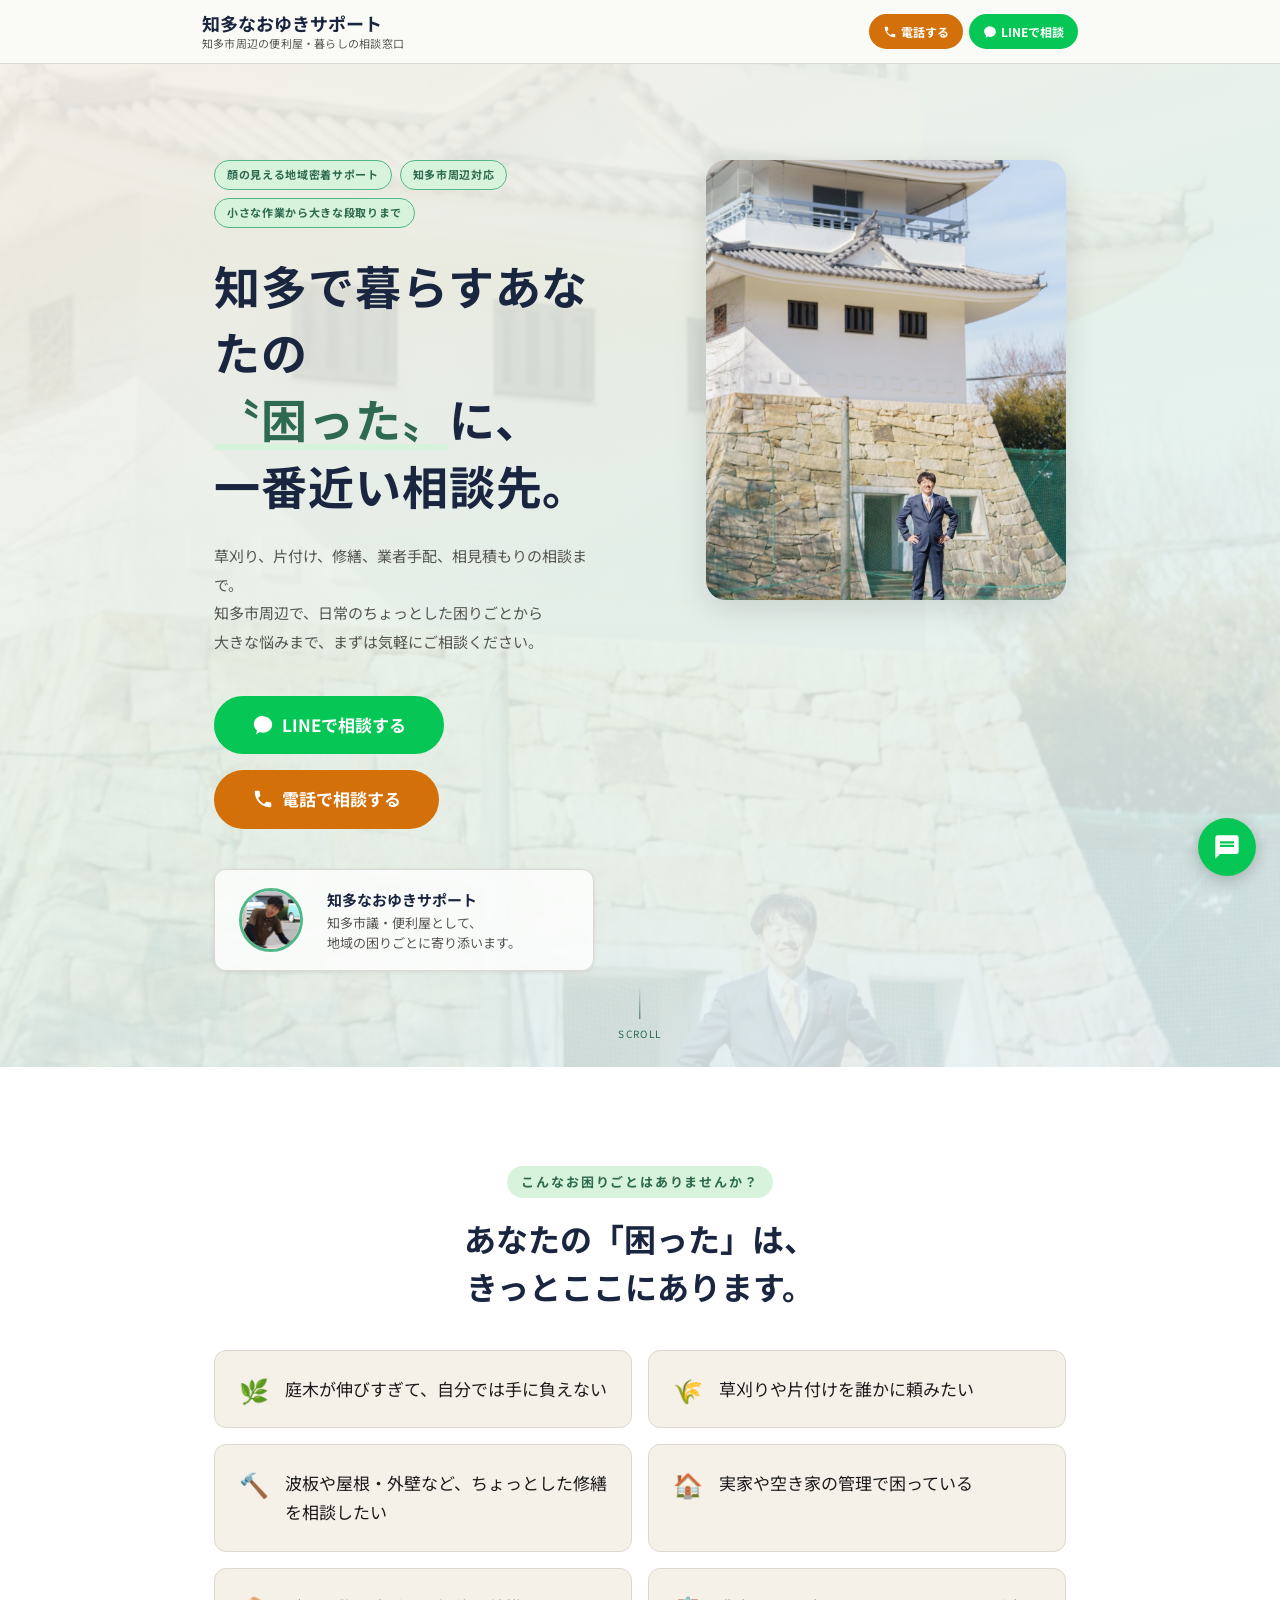
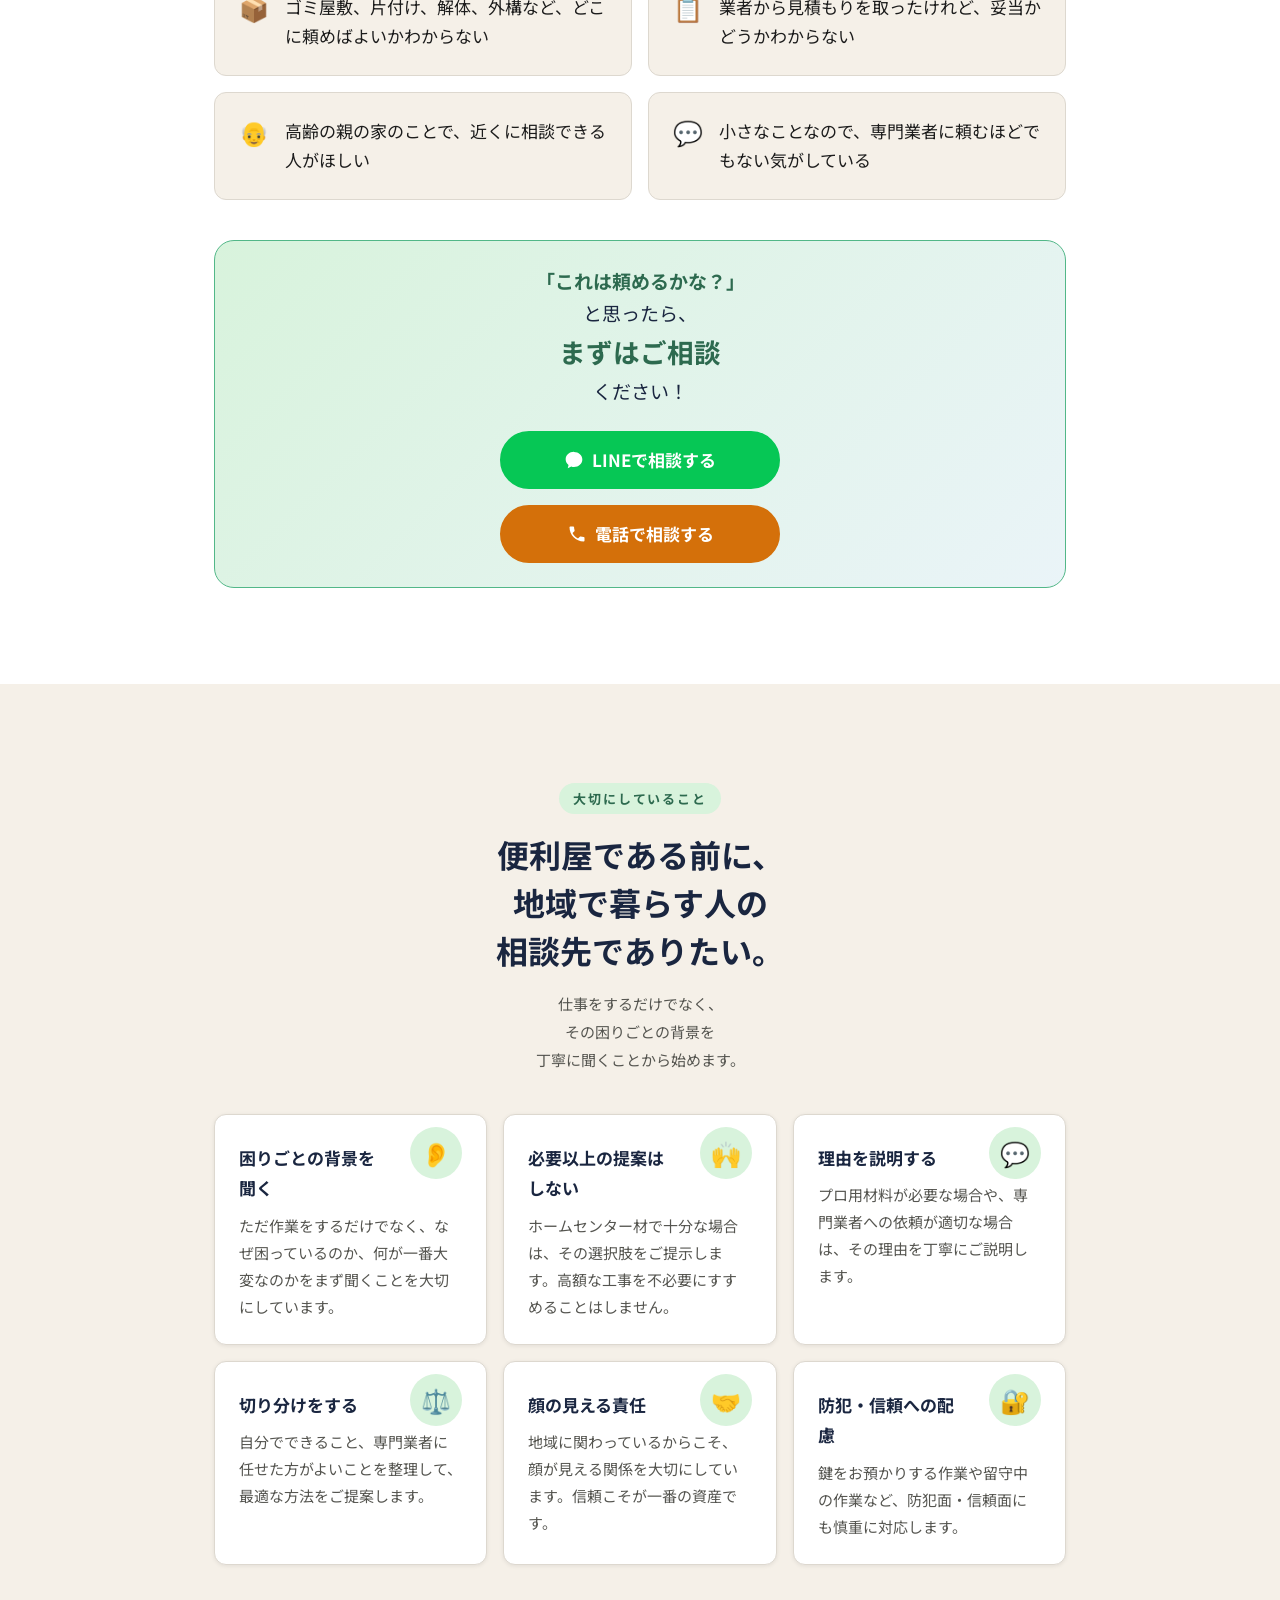
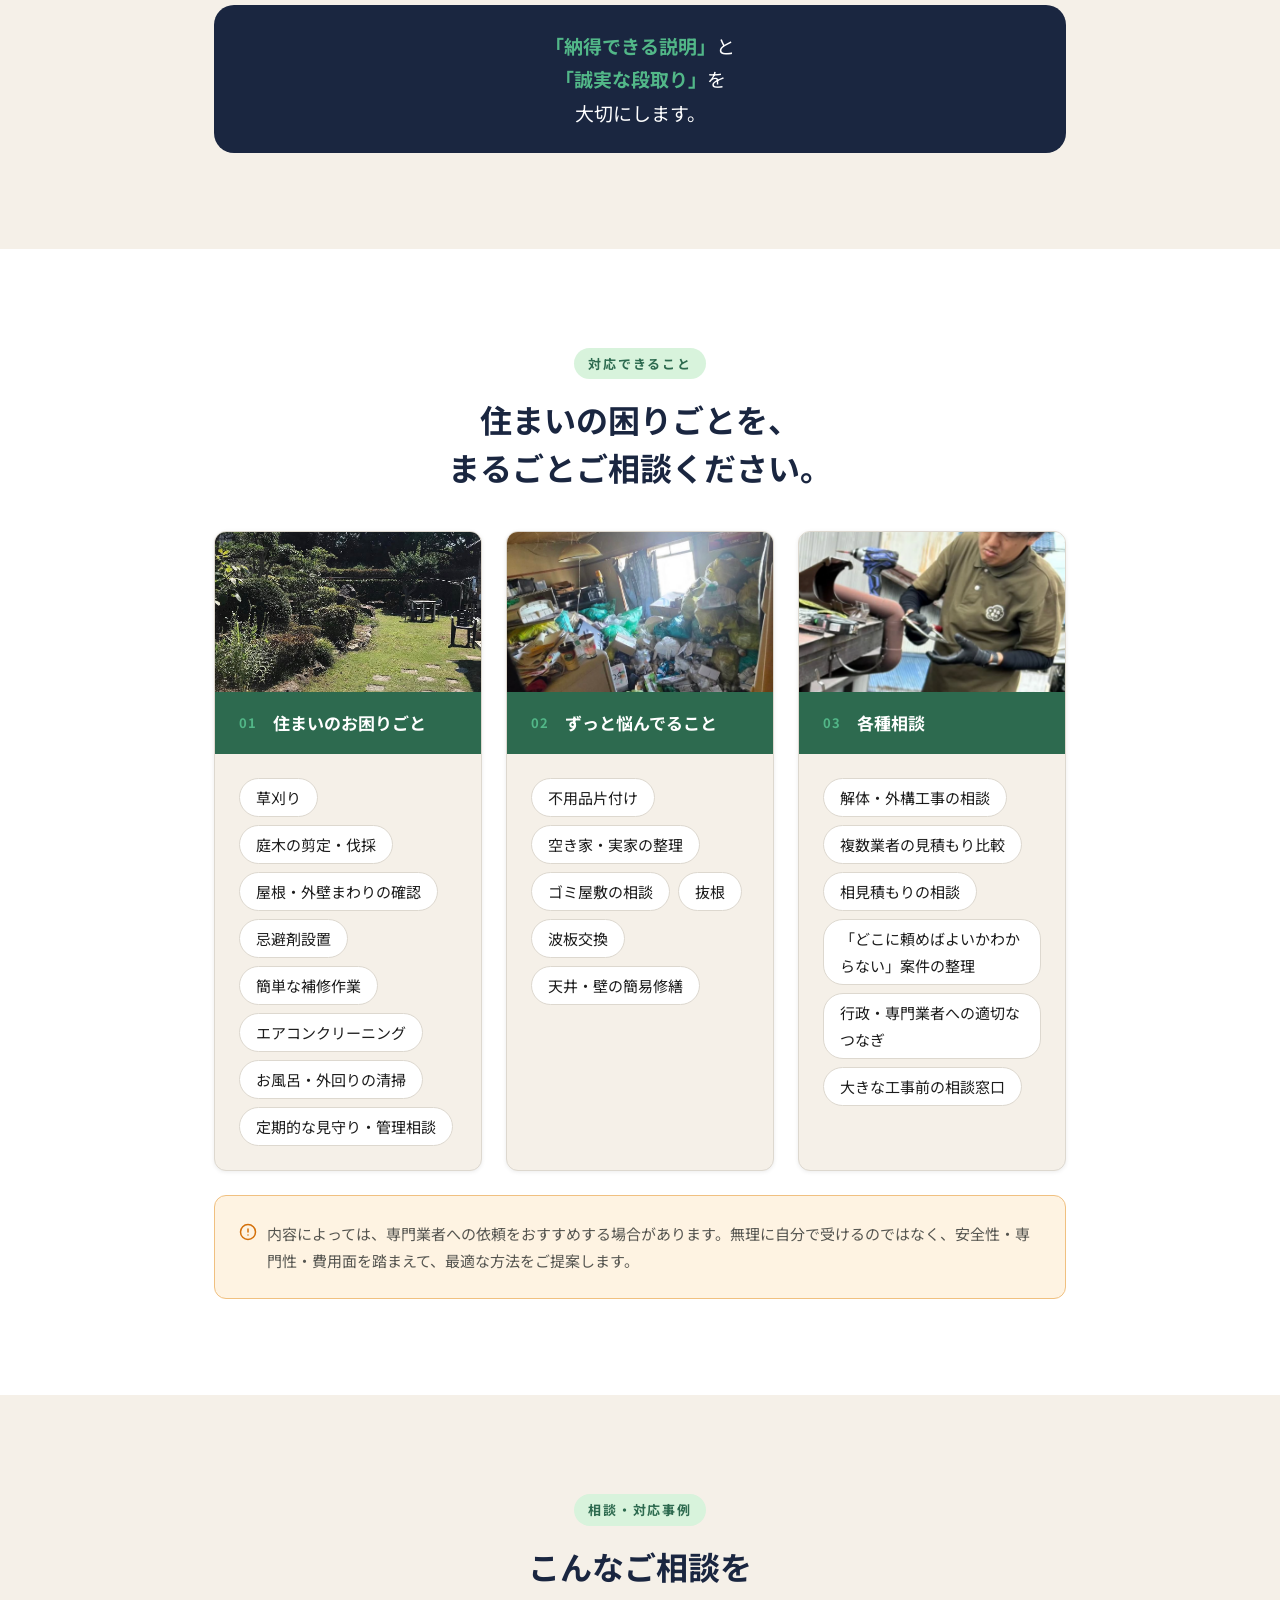
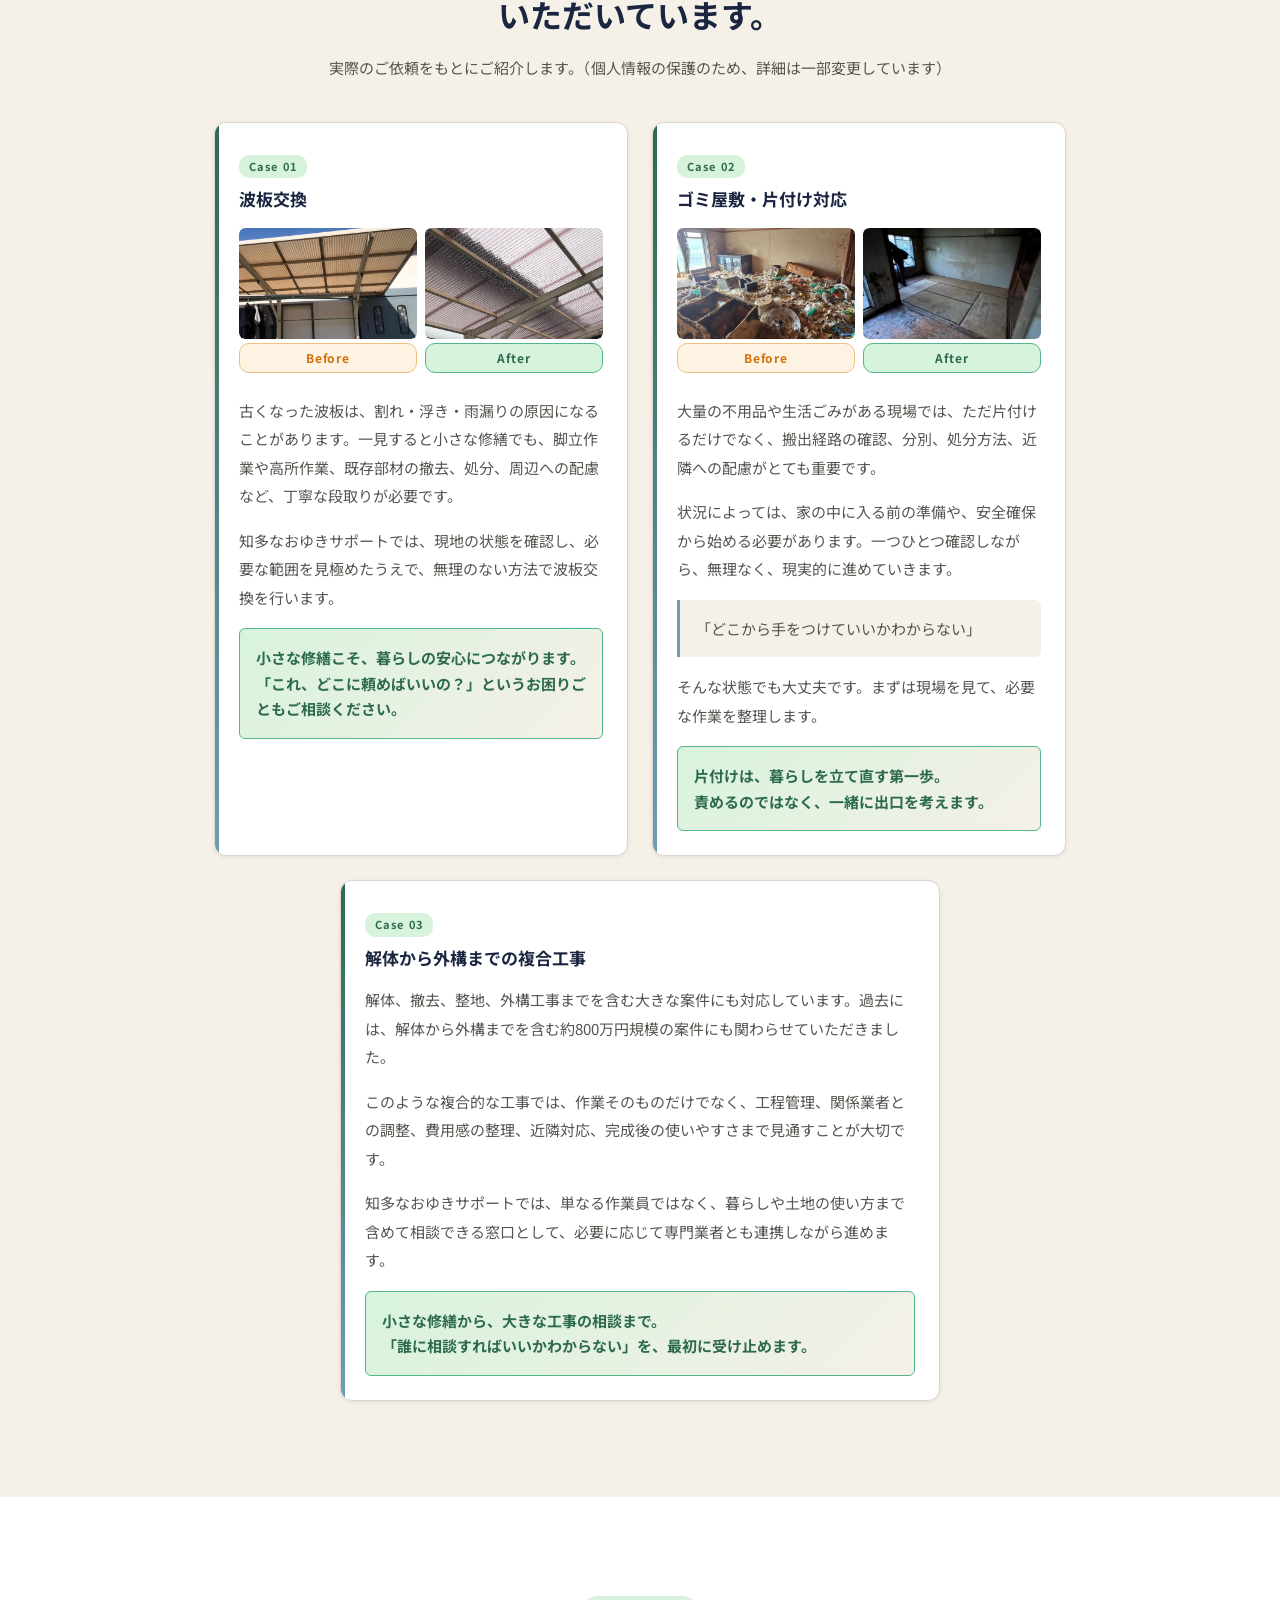
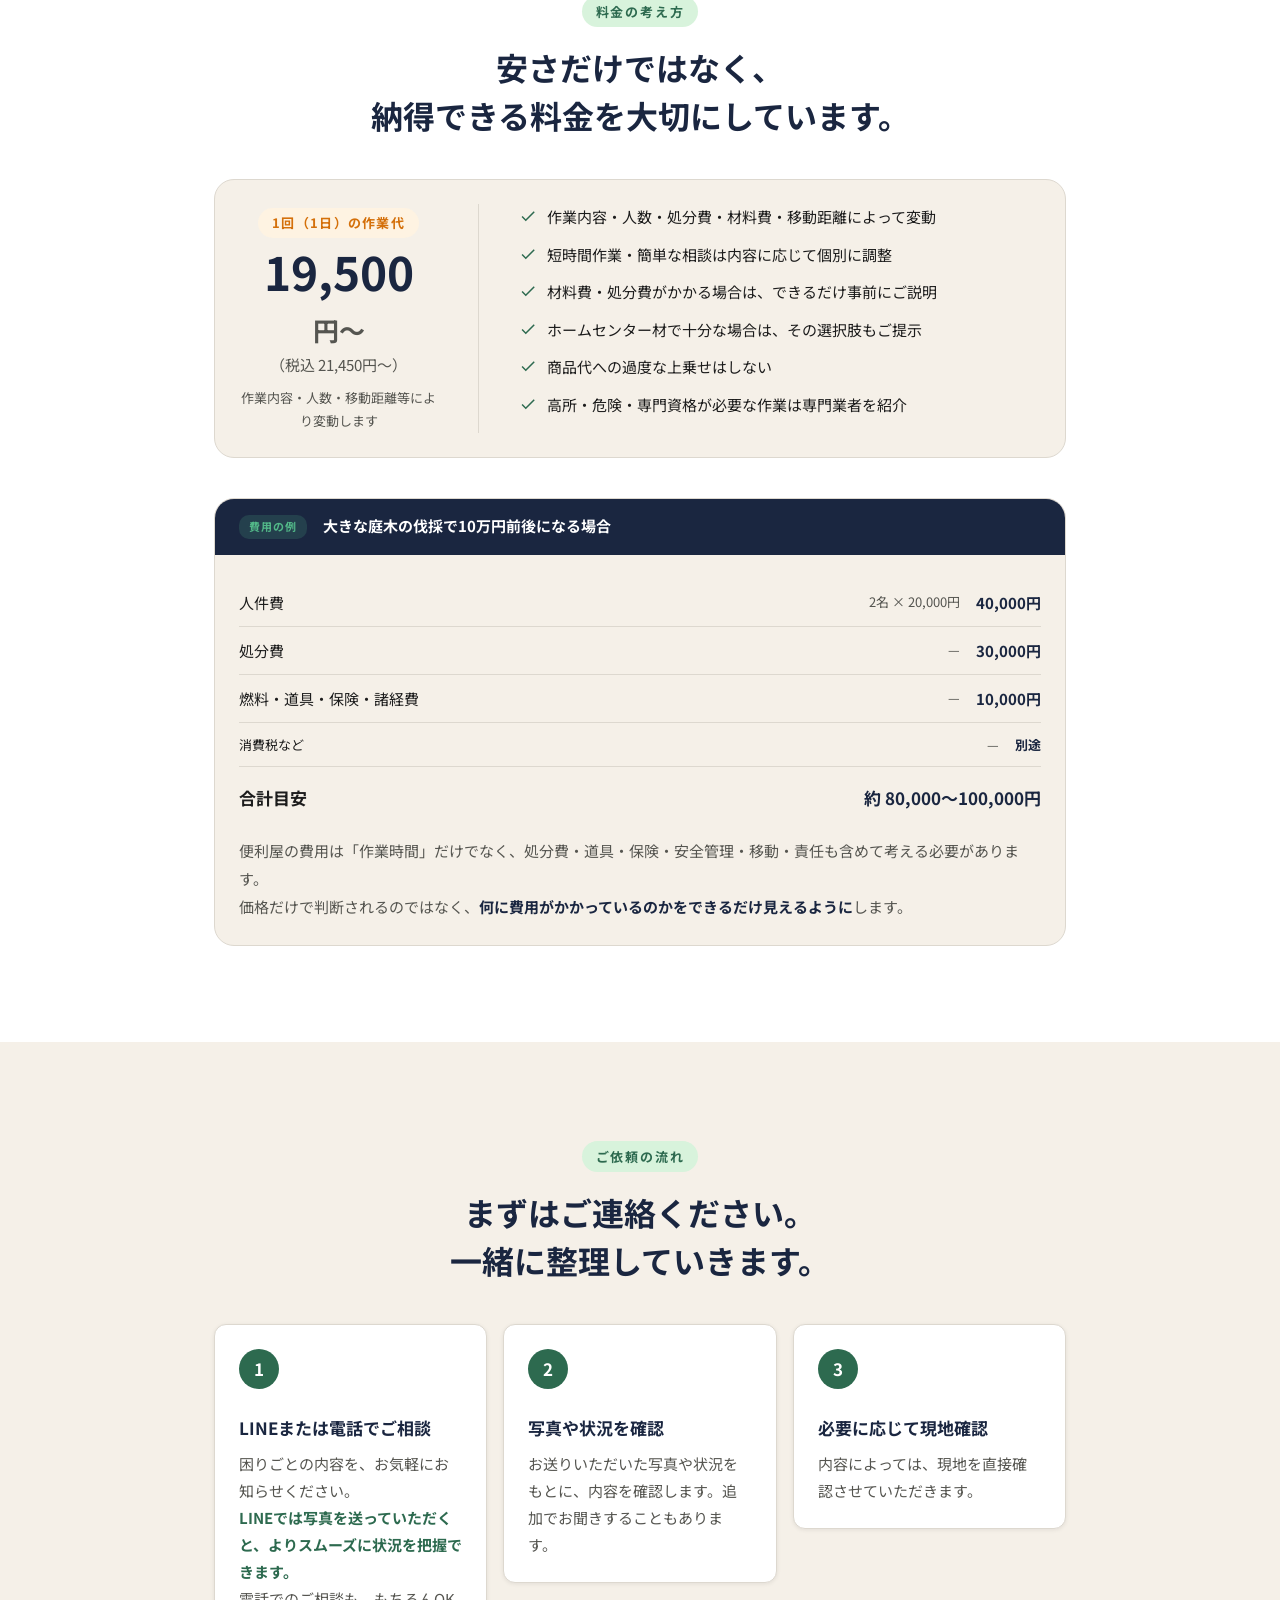
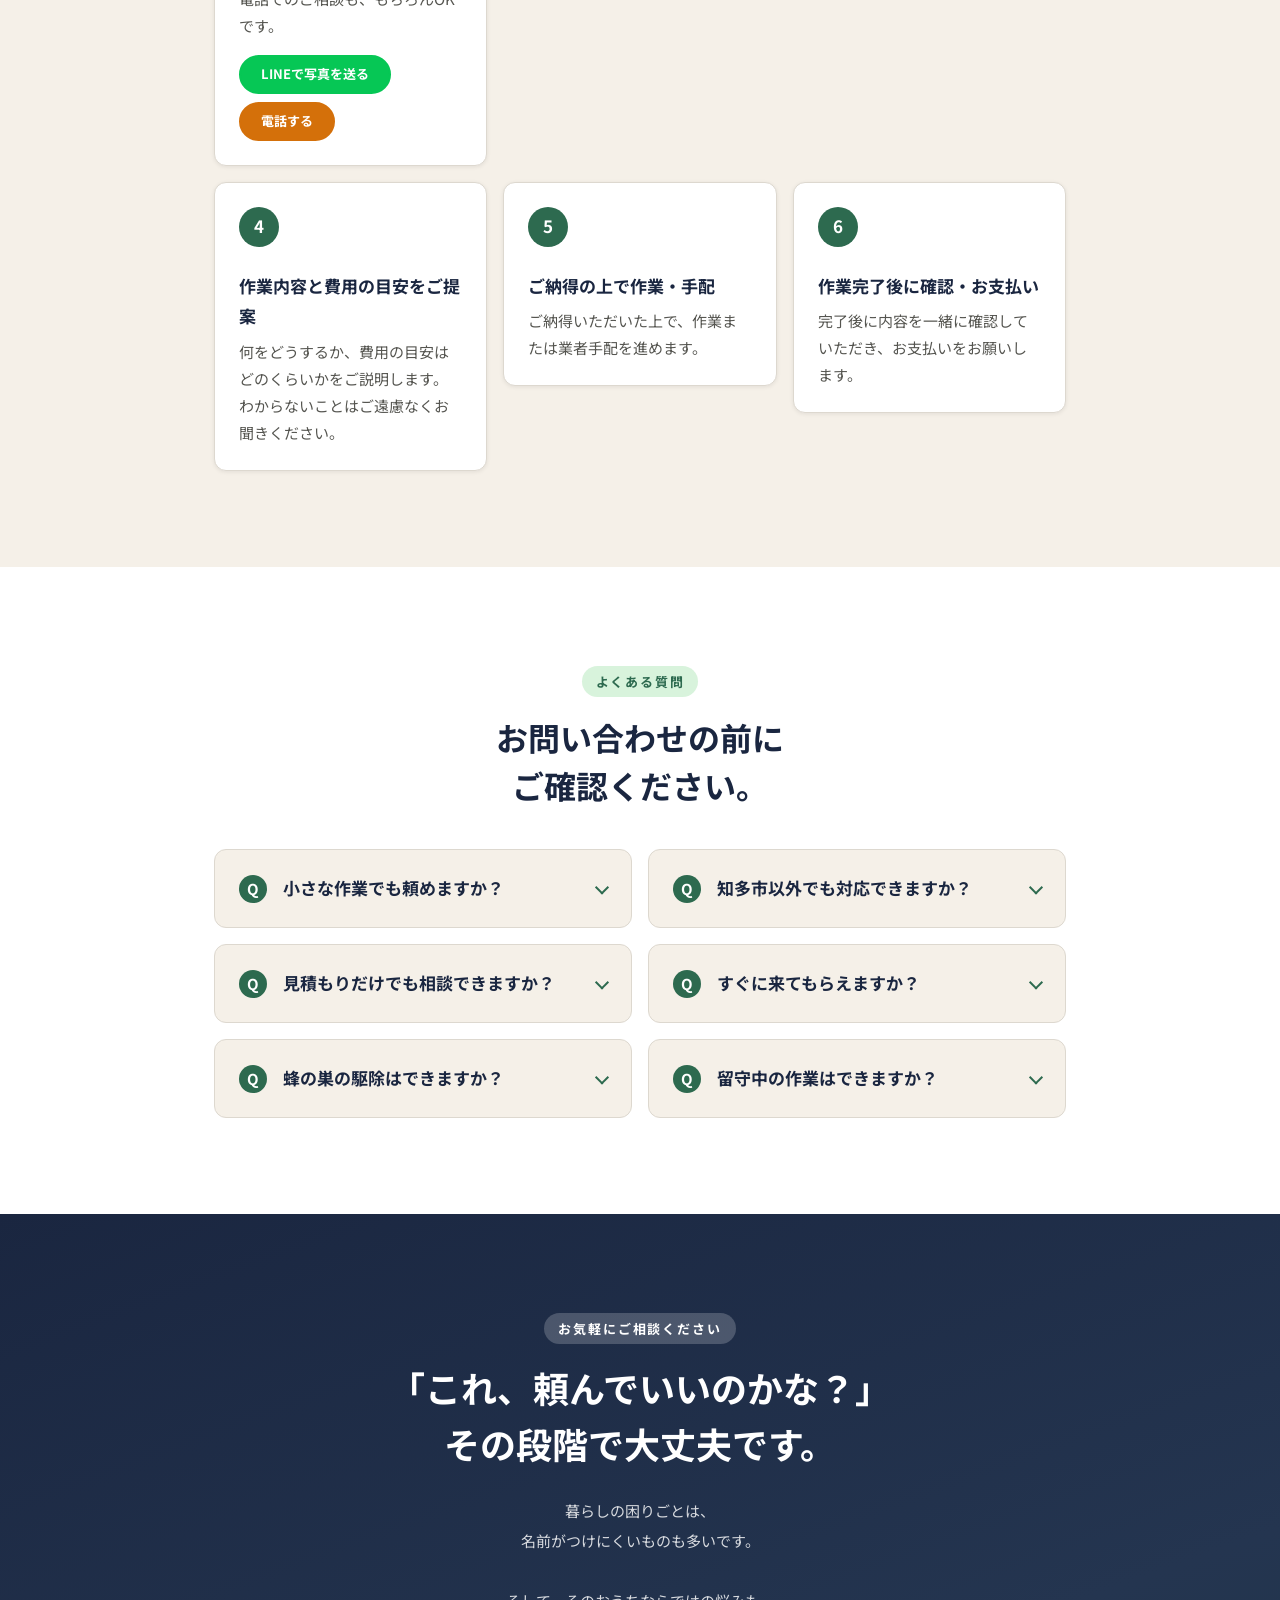
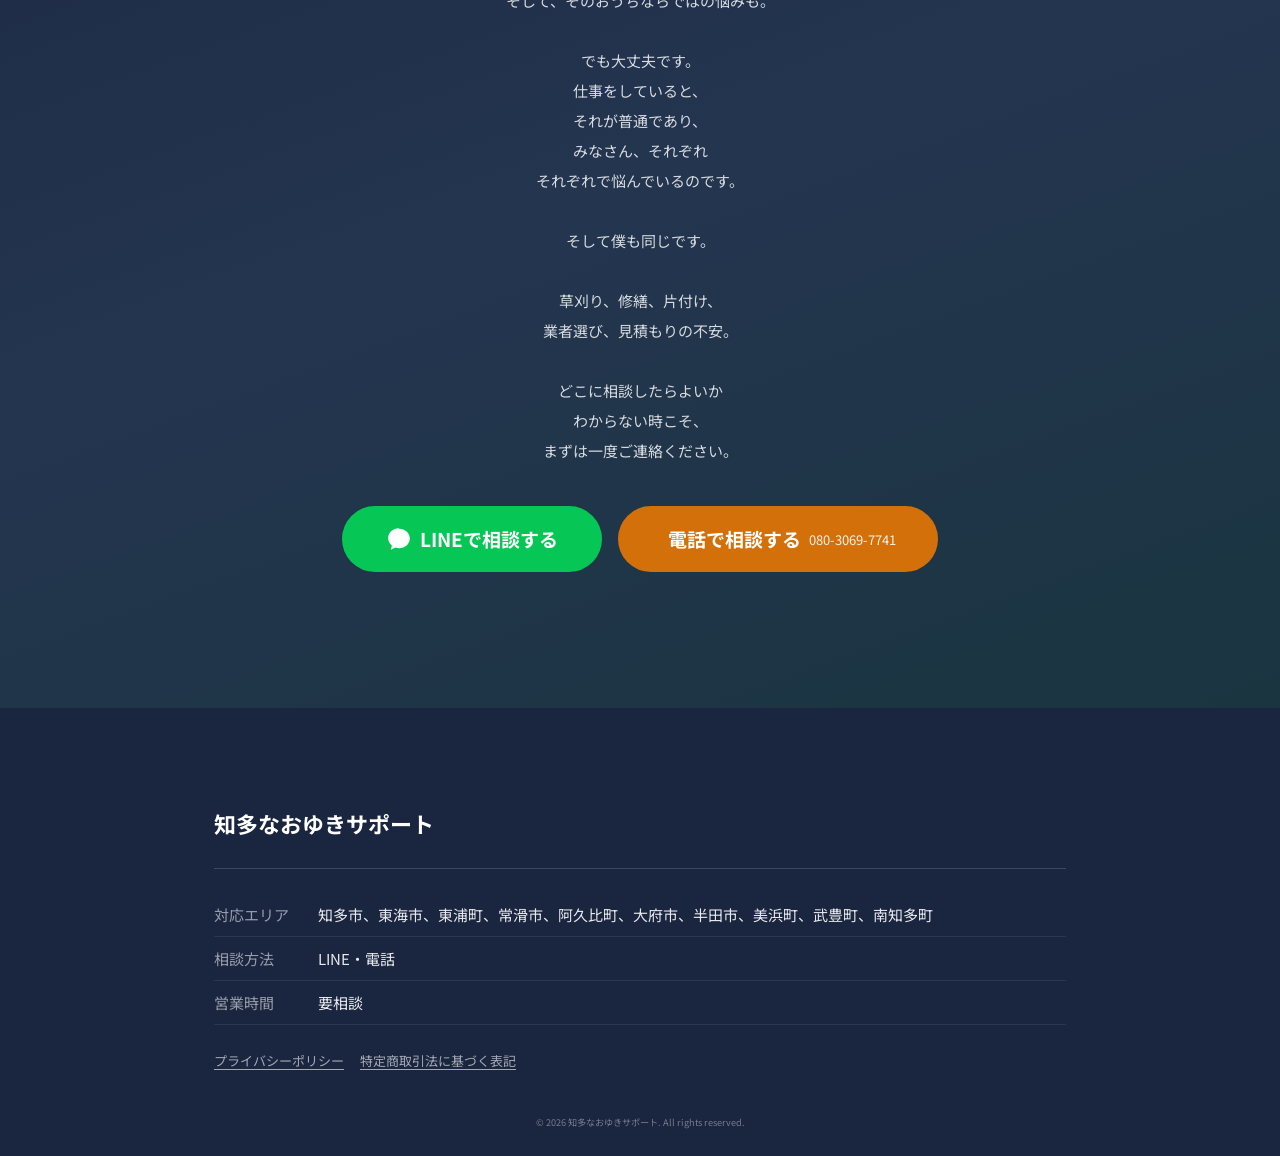
==== commit 6ba484d9: "料金表記を日当→1回の作業代に変更、19,500円に更新" ====
--- a/index.html
+++ b/index.html
@@ -452,9 +452,9 @@
       </div>
       <div class="pricing-overview">
         <div class="pricing-base">
-          <p class="pricing-label">日当の目安</p>
-          <p class="pricing-amount">18,000<span>円〜</span></p>
-          <p class="pricing-tax">（税込 19,800円〜）</p>
+          <p class="pricing-label">1回（1日）の作業代</p>
+          <p class="pricing-amount">19,500<span>円〜</span></p>
+          <p class="pricing-tax">（税込 21,450円〜）</p>
           <p class="pricing-note-sm">作業内容・人数・移動距離等により変動します</p>
         </div>
         <ul class="pricing-points">
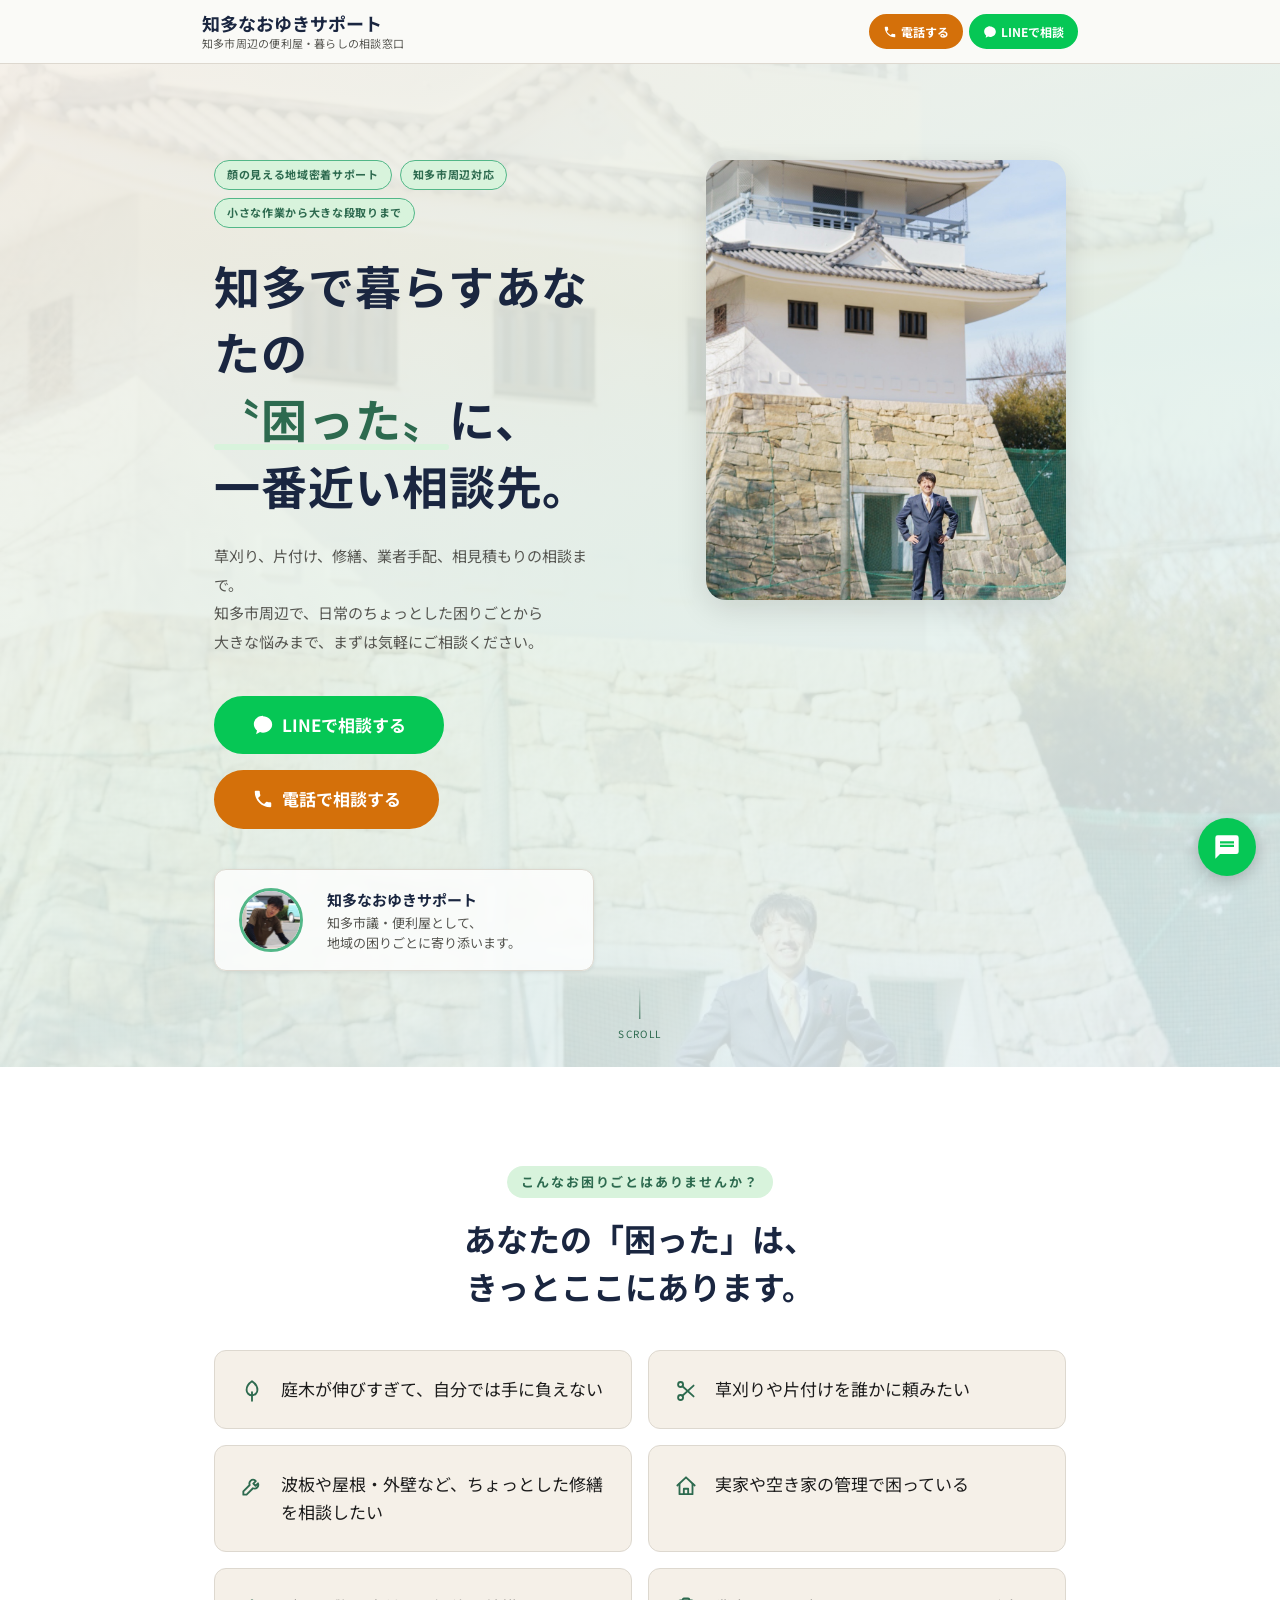
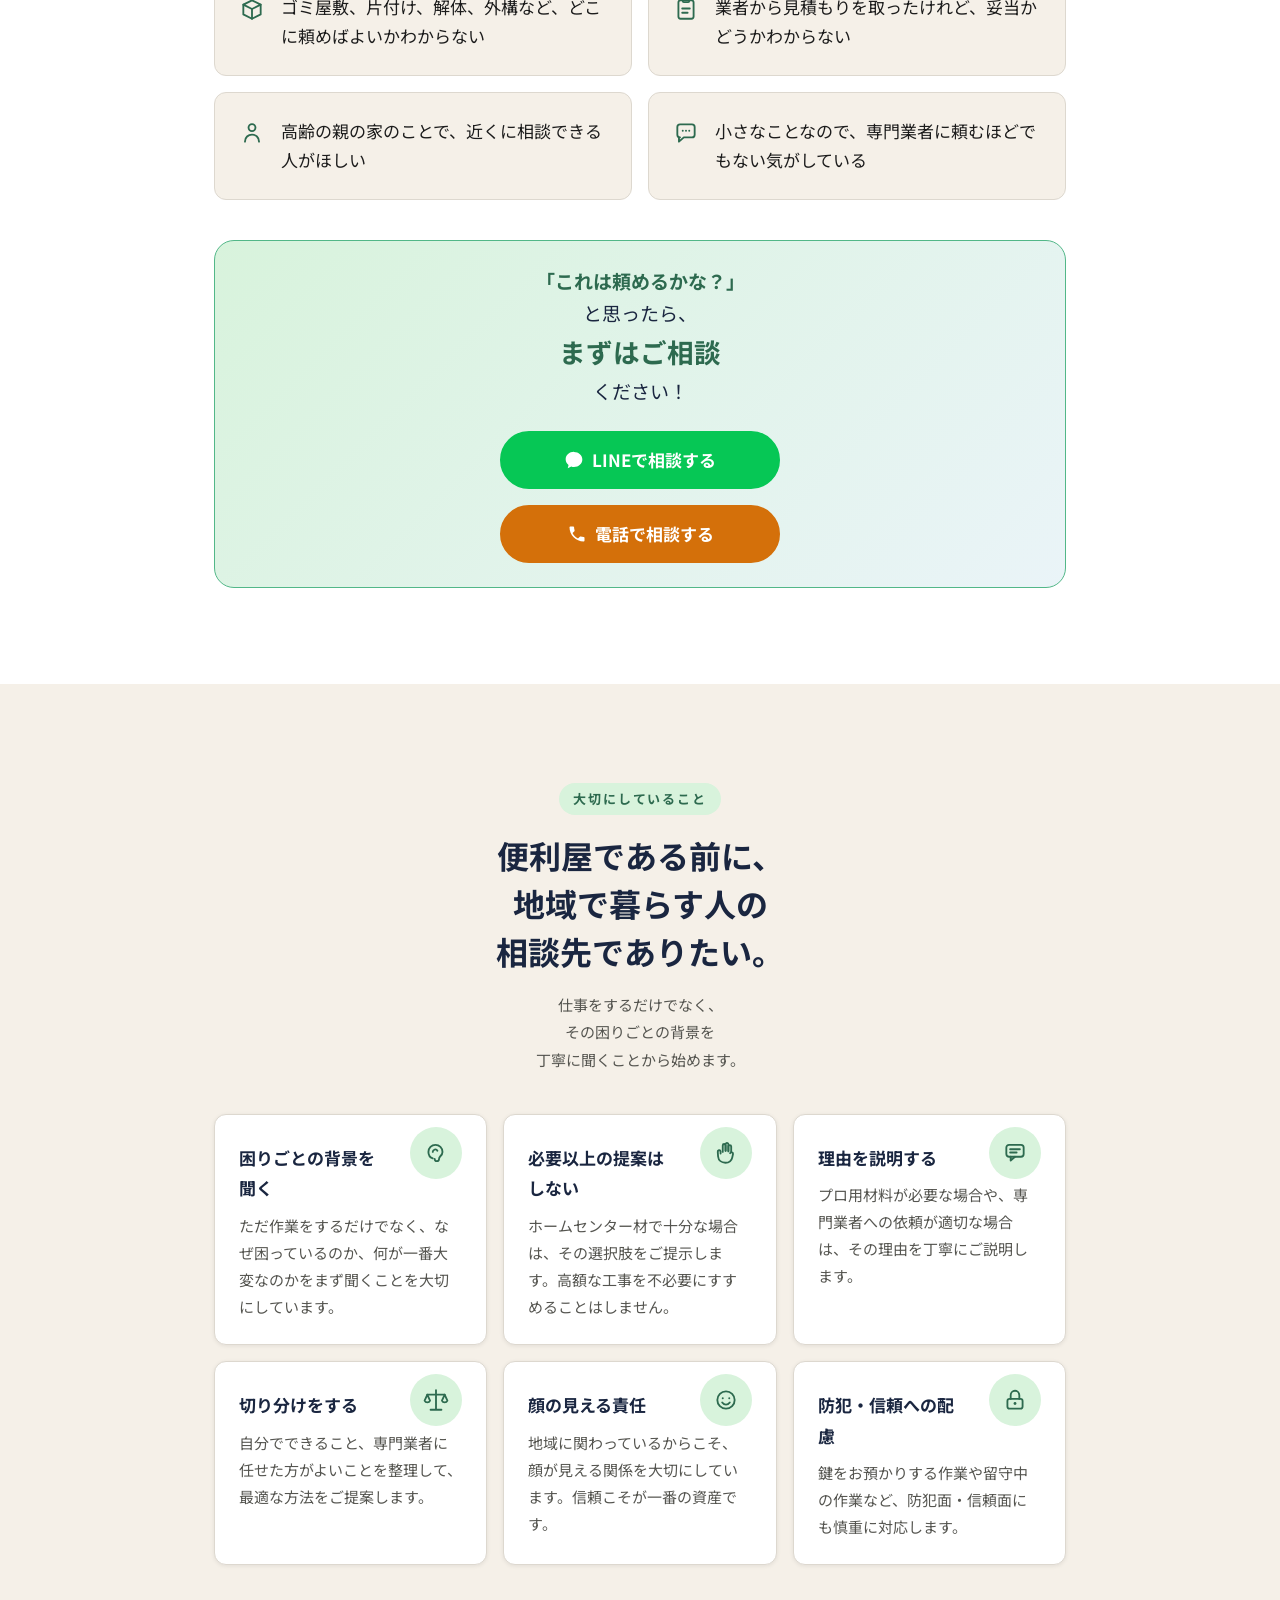
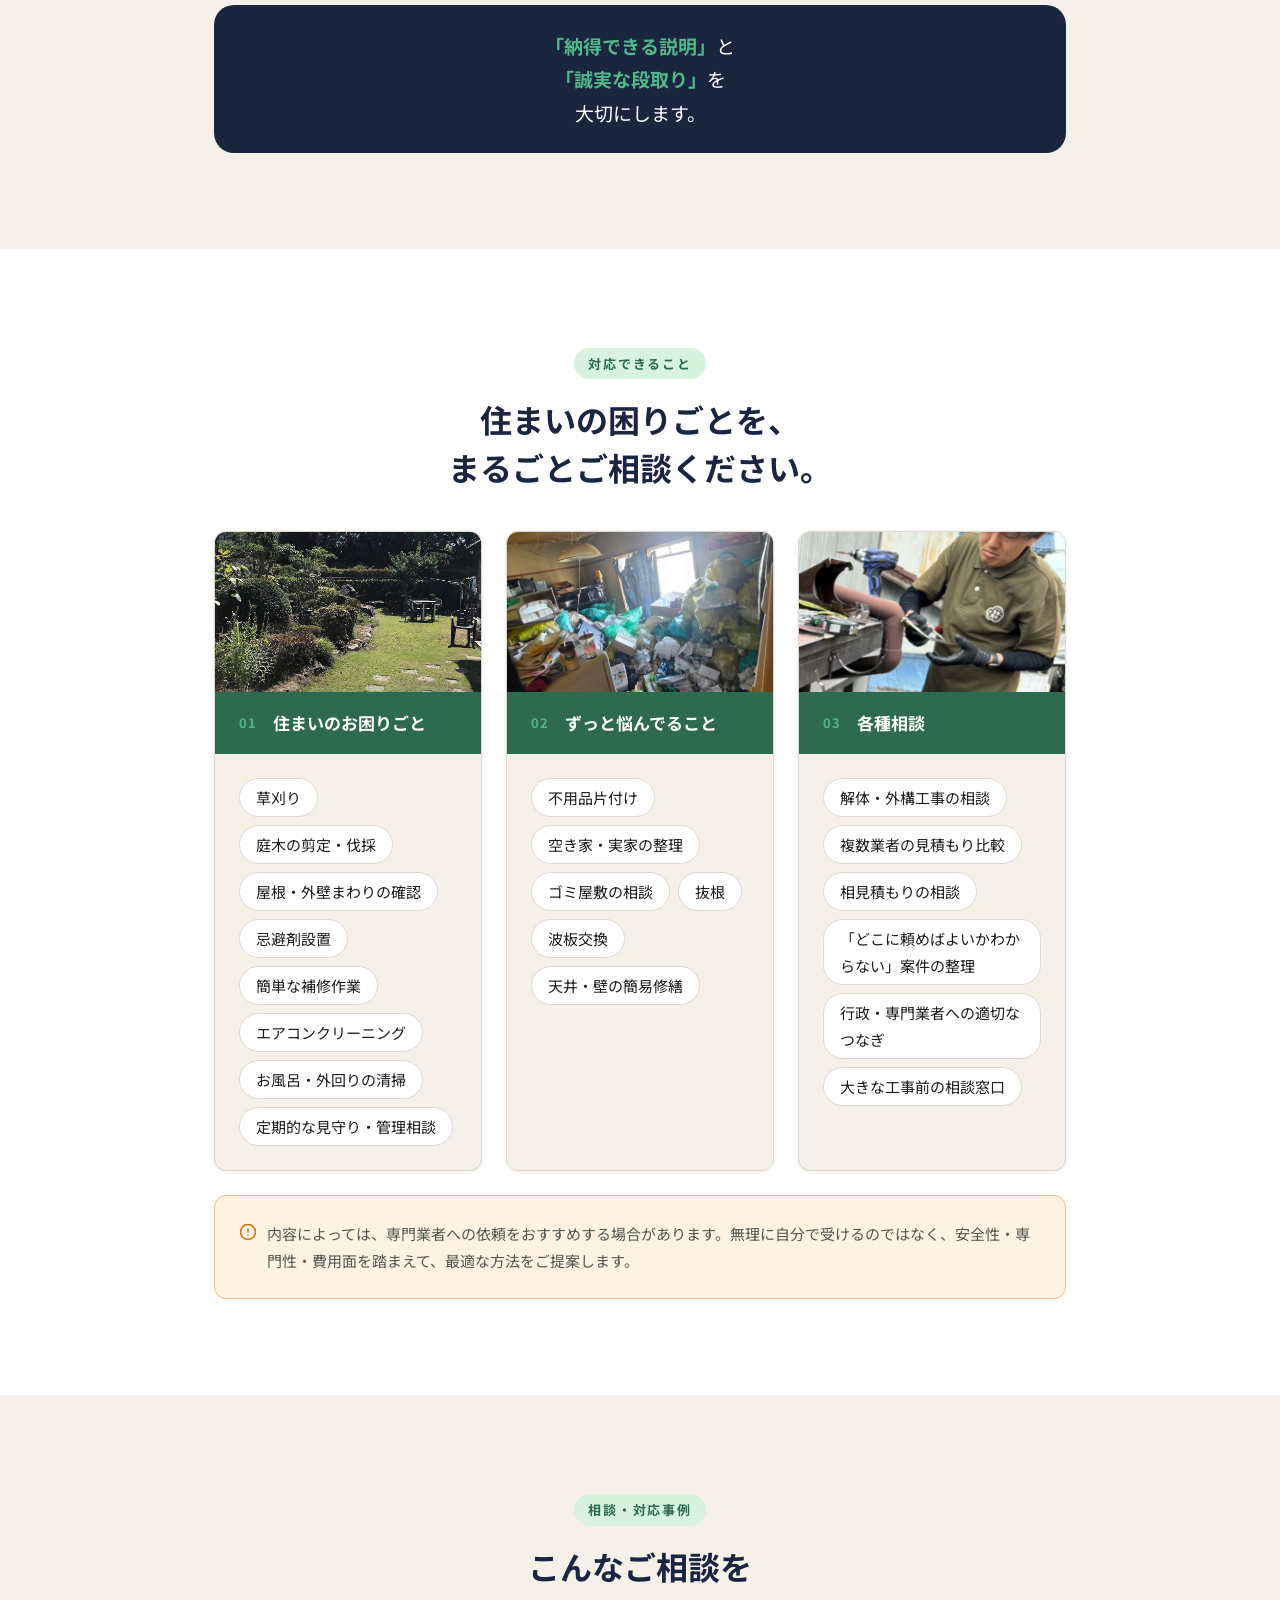
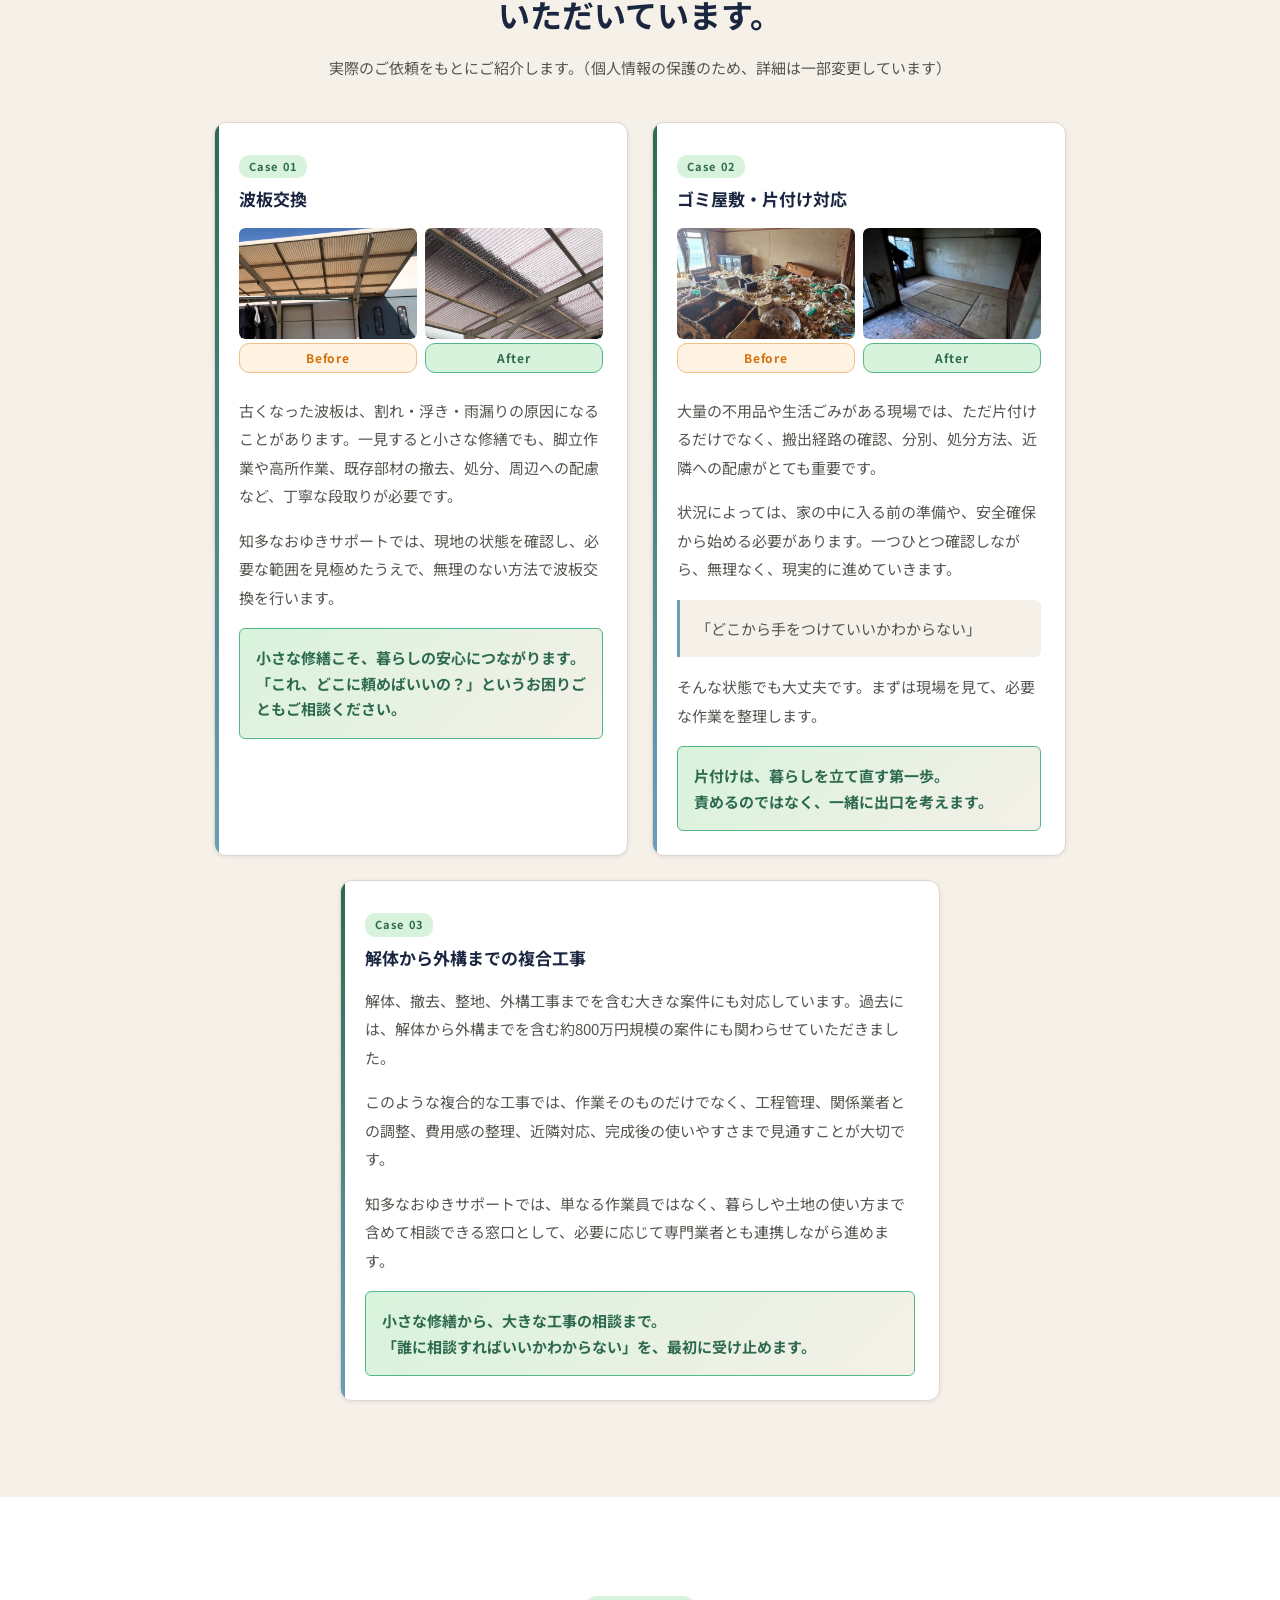
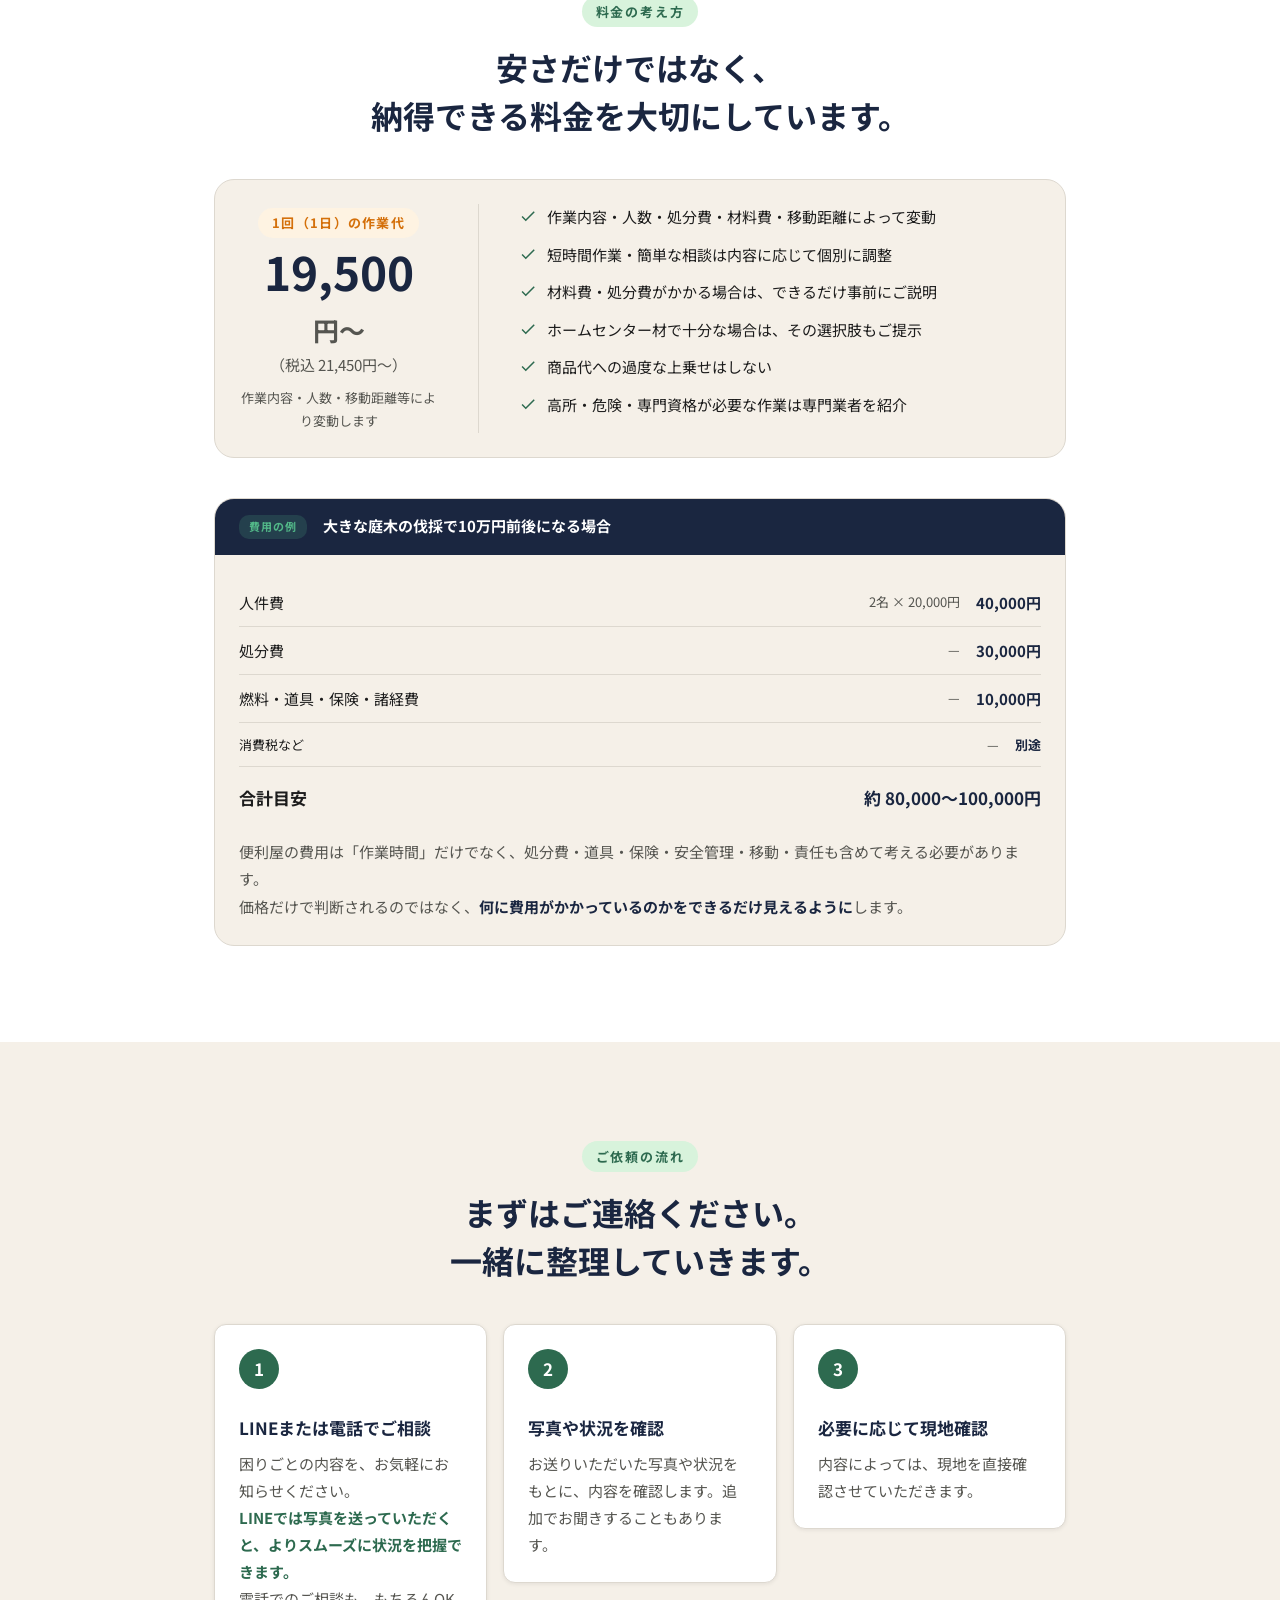
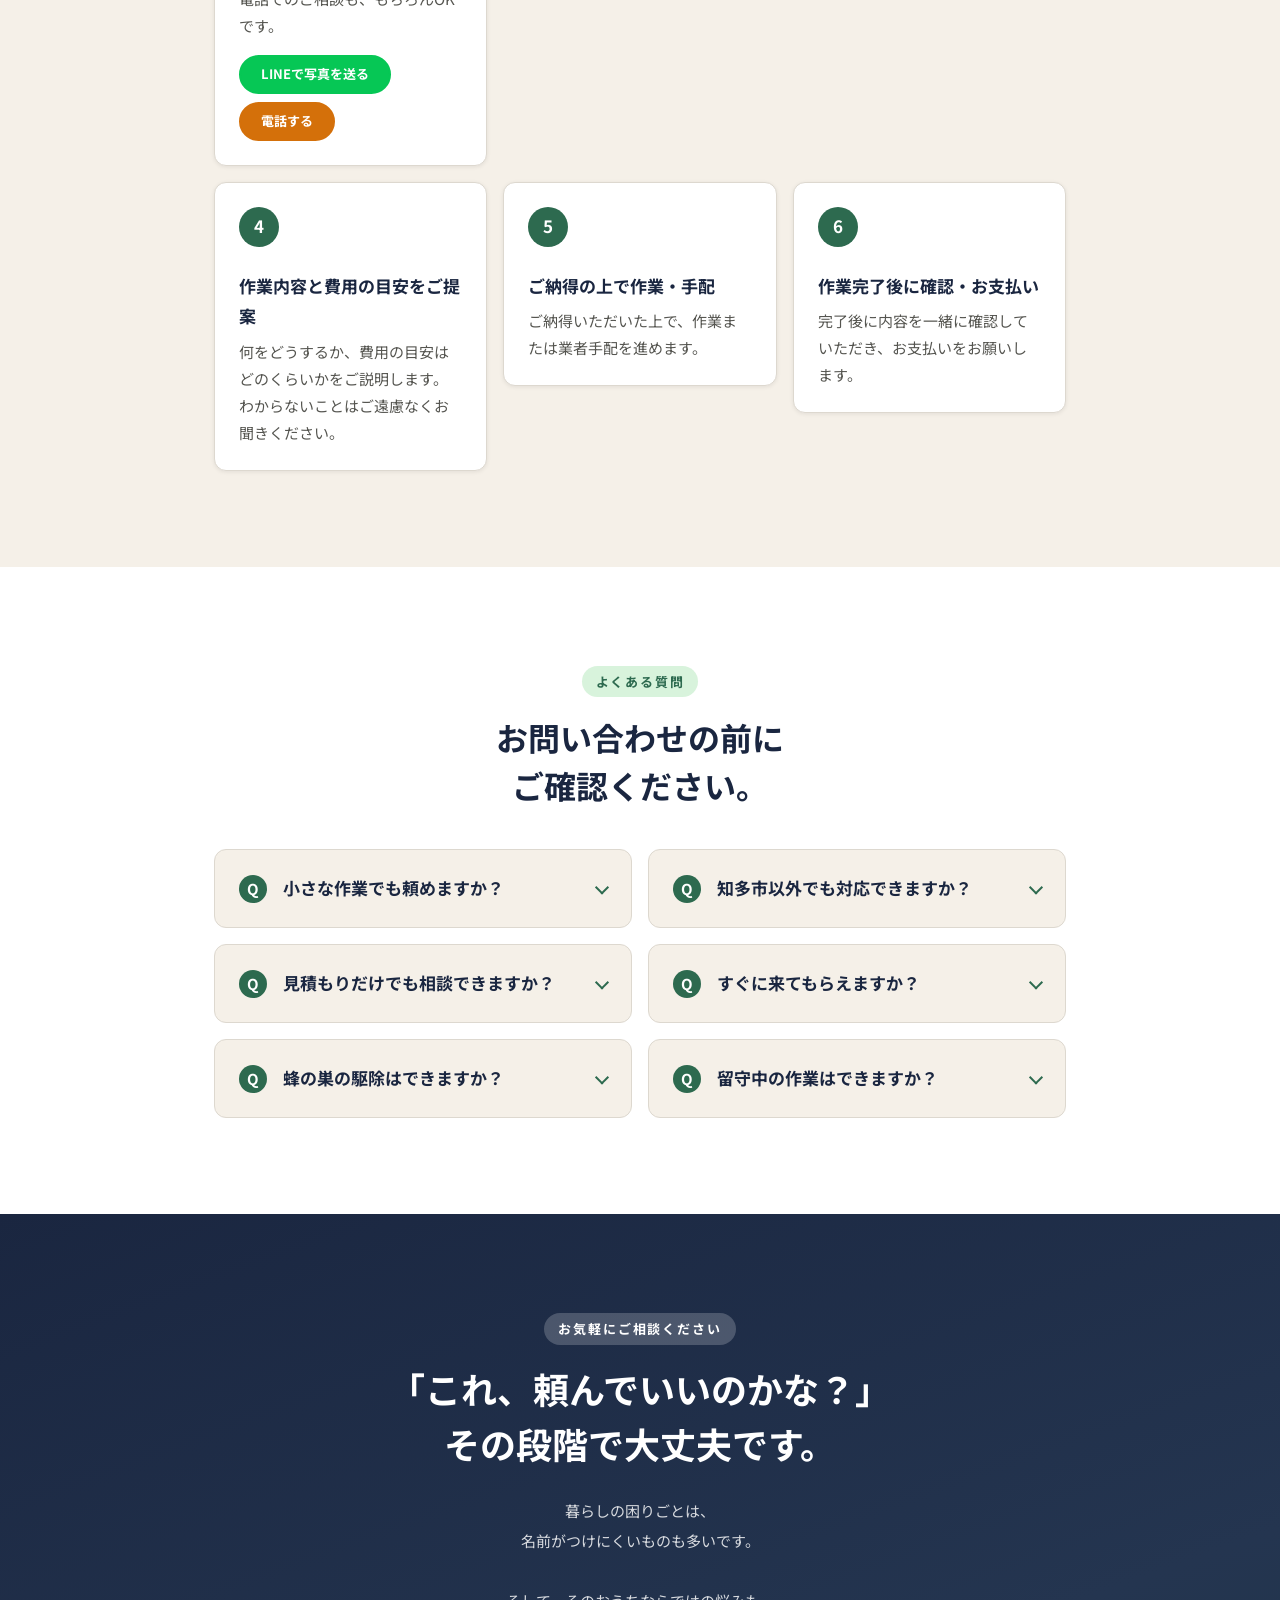
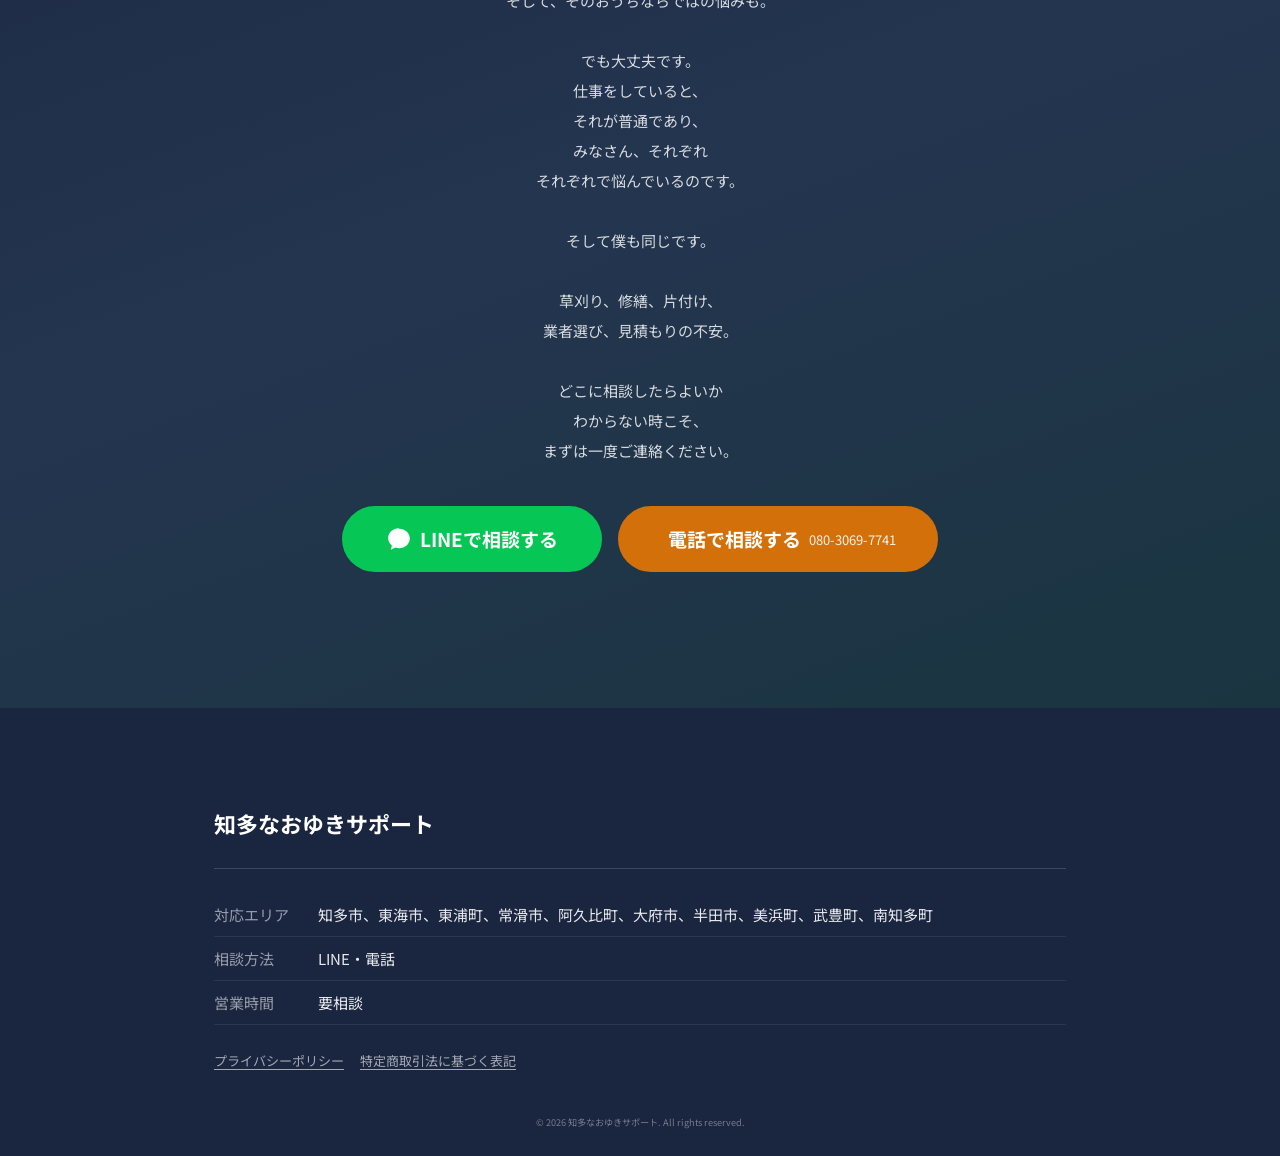
==== commit 48f1b81f: "絵文字アイコンをSVGに変更、OGP画像(ogp.jpg)を追加 - index.html / css/style.css: バリューカードのアイコンを絵文字からSVGアイコンに置き換え - imag" ====
--- a/index.html
+++ b/index.html
@@ -5,15 +5,15 @@
   <meta name="viewport" content="width=device-width, initial-scale=1.0">
 
   <!-- SEO -->
-  <title>知多市 便利屋｜知多なおゆきサポート｜草刈り・片付け・修繕・業者手配</title>
-  <meta name="description" content="知多市周辺の草刈り、片付け、修繕、業者手配、相見積もり相談なら「知多なおゆきサポート」へ。日常のちょっとした困りごとから大きな段取りまで、顔の見える地域密着型サービスです。LINEまたはお電話でお気軽にご相談ください。">
-  <meta name="keywords" content="知多市 便利屋,知多なおゆきサポート,草刈り 知多,片付け 知多,修繕 知多,業者手配 知多,相見積もり 知多,空き家管理 知多市,便利屋 愛知">
+  <title>高橋直之（知多市議）の便利屋｜知多なおゆきサポート｜草刈り・剪定・伐根・波板・ゴミ屋敷・片付け・リフォーム相談</title>
+  <meta name="description" content="知多市議・高橋直之が運営する地域密着の便利屋サービス。草刈り・剪定・伐根・波板交換・ゴミ屋敷片付け・リフォーム相談まで対応。顔の見える地元の相談役として、小さな困りごとから大きな段取りまでお電話ください。">
+  <meta name="keywords" content="高橋直之,知多市議会議員,知多市議,知多市 便利屋,知多なおゆきサポート,草刈り 知多,剪定 知多,伐根 知多,波板 知多,ゴミ屋敷 知多,片付け 知多,リフォーム 知多,リノベ 知多,何でも屋 知多,ベンリー 知多,空き家管理 知多市,便利屋 愛知,市議会議員 便利屋">
   <meta name="robots" content="index, follow">
   <link rel="canonical" href="https://chita-naoyuki.com/"><!-- ★ 本番URLに変更 -->
 
   <!-- OGP -->
-  <meta property="og:title" content="知多市 便利屋｜知多なおゆきサポート">
-  <meta property="og:description" content="知多市周辺の草刈り・片付け・修繕・業者手配など、暮らしの困りごとをまるごとご相談ください。顔の見える地域密着型サービス。">
+  <meta property="og:title" content="高橋直之（知多市議）の便利屋｜知多なおゆきサポート">
+  <meta property="og:description" content="知多市議・高橋直之が運営する便利屋サービス。草刈り・剪定・伐根・波板・ゴミ屋敷・片付け・リフォーム相談まで。地元の顔の見える相談役です。">
   <meta property="og:type" content="website">
   <meta property="og:url" content="https://chita-naoyuki.com/"><!-- ★ 本番URLに変更 -->
   <meta property="og:image" content="https://chita-naoyuki.com/images/ogp.jpg"><!-- ★ OGP画像に変更 -->
@@ -22,7 +22,8 @@
   <meta name="twitter:card" content="summary_large_image">
 
   <!-- Favicon -->
-  <link rel="icon" href="/favicon.ico"><!-- ★ faviconに変更 -->
+  <link rel="icon" type="image/x-icon" href="favicon.ico">
+  <link rel="icon" type="image/png" href="favicon.png">
 
   <!-- Google Fonts -->
   <link rel="preconnect" href="https://fonts.googleapis.com">
@@ -129,35 +130,51 @@
       </div>
       <ul class="troubles-list">
         <li class="trouble-item">
-          <span class="trouble-icon" aria-hidden="true">🌿</span>
+          <span class="trouble-icon" aria-hidden="true">
+            <svg viewBox="0 0 24 24" fill="none" stroke="currentColor" stroke-width="1.7" stroke-linecap="round" stroke-linejoin="round"><path d="M12 3c3 2 5 5 5 8a5 5 0 0 1-10 0c0-3 2-6 5-8Z"/><path d="M12 13v8"/></svg>
+          </span>
           <p>庭木が伸びすぎて、自分では手に負えない</p>
         </li>
         <li class="trouble-item">
-          <span class="trouble-icon" aria-hidden="true">🌾</span>
+          <span class="trouble-icon" aria-hidden="true">
+            <svg viewBox="0 0 24 24" fill="none" stroke="currentColor" stroke-width="1.7" stroke-linecap="round" stroke-linejoin="round"><circle cx="7" cy="6" r="2.3"/><circle cx="7" cy="18" r="2.3"/><line x1="8.7" y1="7.6" x2="19" y2="17"/><line x1="8.7" y1="16.4" x2="19" y2="7"/></svg>
+          </span>
           <p>草刈りや片付けを誰かに頼みたい</p>
         </li>
         <li class="trouble-item">
-          <span class="trouble-icon" aria-hidden="true">🔨</span>
+          <span class="trouble-icon" aria-hidden="true">
+            <svg viewBox="0 0 24 24" fill="none" stroke="currentColor" stroke-width="1.7" stroke-linecap="round" stroke-linejoin="round"><path d="M14.5 6.5a3.5 3.5 0 0 0-4.6 4.6L4 17v3h3l5.9-5.9a3.5 3.5 0 0 0 4.6-4.6l-2.3 2.3-2-2 2.3-2.3Z"/></svg>
+          </span>
           <p>波板や屋根・外壁など、ちょっとした修繕を相談したい</p>
         </li>
         <li class="trouble-item">
-          <span class="trouble-icon" aria-hidden="true">🏠</span>
+          <span class="trouble-icon" aria-hidden="true">
+            <svg viewBox="0 0 24 24" fill="none" stroke="currentColor" stroke-width="1.7" stroke-linecap="round" stroke-linejoin="round"><path d="M4 11.5 12 4l8 7.5"/><path d="M6 10v9.5h12V10"/><path d="M10 19.5v-5h4v5"/></svg>
+          </span>
           <p>実家や空き家の管理で困っている</p>
         </li>
         <li class="trouble-item">
-          <span class="trouble-icon" aria-hidden="true">📦</span>
+          <span class="trouble-icon" aria-hidden="true">
+            <svg viewBox="0 0 24 24" fill="none" stroke="currentColor" stroke-width="1.7" stroke-linecap="round" stroke-linejoin="round"><path d="M4 8 12 4l8 4-8 4-8-4Z"/><path d="M4 8v9l8 4 8-4V8"/><path d="M12 12v9"/></svg>
+          </span>
           <p>ゴミ屋敷、片付け、解体、外構など、どこに頼めばよいかわからない</p>
         </li>
         <li class="trouble-item">
-          <span class="trouble-icon" aria-hidden="true">📋</span>
+          <span class="trouble-icon" aria-hidden="true">
+            <svg viewBox="0 0 24 24" fill="none" stroke="currentColor" stroke-width="1.7" stroke-linecap="round" stroke-linejoin="round"><rect x="5" y="4" width="14" height="17" rx="2"/><rect x="9" y="2.3" width="6" height="3.4" rx="1"/><path d="M8.5 11.5h7M8.5 15.5h5"/></svg>
+          </span>
           <p>業者から見積もりを取ったけれど、妥当かどうかわからない</p>
         </li>
         <li class="trouble-item">
-          <span class="trouble-icon" aria-hidden="true">👴</span>
+          <span class="trouble-icon" aria-hidden="true">
+            <svg viewBox="0 0 24 24" fill="none" stroke="currentColor" stroke-width="1.7" stroke-linecap="round" stroke-linejoin="round"><circle cx="12" cy="7" r="3.2"/><path d="M5.5 20c0-4 3-6.5 6.5-6.5s6.5 2.5 6.5 6.5"/></svg>
+          </span>
           <p>高齢の親の家のことで、近くに相談できる人がほしい</p>
         </li>
         <li class="trouble-item">
-          <span class="trouble-icon" aria-hidden="true">💬</span>
+          <span class="trouble-icon" aria-hidden="true">
+            <svg viewBox="0 0 24 24" fill="none" stroke="currentColor" stroke-width="1.7" stroke-linecap="round" stroke-linejoin="round"><path d="M4 6.5A2.5 2.5 0 0 1 6.5 4h11A2.5 2.5 0 0 1 20 6.5v7A2.5 2.5 0 0 1 17.5 16H10l-4.5 4v-4H6.5A2.5 2.5 0 0 1 4 13.5v-7Z"/><circle cx="9" cy="10" r="0.9" fill="currentColor" stroke="none"/><circle cx="12" cy="10" r="0.9" fill="currentColor" stroke="none"/><circle cx="15" cy="10" r="0.9" fill="currentColor" stroke="none"/></svg>
+          </span>
           <p>小さなことなので、専門業者に頼むほどでもない気がしている</p>
         </li>
       </ul>
@@ -199,32 +216,44 @@
       </div>
       <div class="values-grid">
         <div class="value-card">
-          <div class="value-icon" aria-hidden="true">👂</div>
+          <div class="value-icon" aria-hidden="true">
+            <svg viewBox="0 0 24 24" fill="none" stroke="currentColor" stroke-width="1.7" stroke-linecap="round" stroke-linejoin="round"><path d="M9 17c-2.5-1-4-3.3-4-6a6.5 6.5 0 0 1 13 0c0 2-1 3-2 4-.8.8-1.2 1.4-1.2 2.5a2 2 0 0 1-4 0"/><path d="M9 11a2.3 2.3 0 0 1 4.3-1.1"/></svg>
+          </div>
           <h3>困りごとの背景を聞く</h3>
           <p>ただ作業をするだけでなく、なぜ困っているのか、何が一番大変なのかをまず聞くことを大切にしています。</p>
         </div>
         <div class="value-card">
-          <div class="value-icon" aria-hidden="true">🙌</div>
+          <div class="value-icon" aria-hidden="true">
+            <svg viewBox="0 0 24 24" fill="none" stroke="currentColor" stroke-width="1.7" stroke-linecap="round" stroke-linejoin="round"><path d="M9 11V5a1.3 1.3 0 1 1 2.6 0v5"/><path d="M11.6 10V4a1.3 1.3 0 1 1 2.6 0v6"/><path d="M14.2 10.5V6a1.3 1.3 0 1 1 2.6 0v5"/><path d="M7 12.5v-2A1.3 1.3 0 0 0 4.4 11l.3 4.2C5 19 8 21 11.5 21c4 0 5.8-2.6 6.3-5l.7-3.2a1.4 1.4 0 0 0-2.7-.6"/></svg>
+          </div>
           <h3>必要以上の提案はしない</h3>
           <p>ホームセンター材で十分な場合は、その選択肢をご提示します。高額な工事を不必要にすすめることはしません。</p>
         </div>
         <div class="value-card">
-          <div class="value-icon" aria-hidden="true">💬</div>
+          <div class="value-icon" aria-hidden="true">
+            <svg viewBox="0 0 24 24" fill="none" stroke="currentColor" stroke-width="1.7" stroke-linecap="round" stroke-linejoin="round"><rect x="4" y="4.5" width="16" height="11" rx="2.5"/><path d="M8 15.5v3.5l4-3.5"/><path d="M7.5 8.5h9M7.5 11.5h6"/></svg>
+          </div>
           <h3>理由を説明する</h3>
           <p>プロ用材料が必要な場合や、専門業者への依頼が適切な場合は、その理由を丁寧にご説明します。</p>
         </div>
         <div class="value-card">
-          <div class="value-icon" aria-hidden="true">⚖️</div>
+          <div class="value-icon" aria-hidden="true">
+            <svg viewBox="0 0 24 24" fill="none" stroke="currentColor" stroke-width="1.7" stroke-linecap="round" stroke-linejoin="round"><path d="M12 3v17"/><path d="M7 21h10"/><path d="M4 7h7M13 7h7"/><path d="M4 7 1.5 12.5a2.7 2.7 0 0 0 5 0L4 7Z"/><path d="M20 7l-2.5 5.5a2.7 2.7 0 0 0 5 0L20 7Z"/></svg>
+          </div>
           <h3>切り分けをする</h3>
           <p>自分でできること、専門業者に任せた方がよいことを整理して、最適な方法をご提案します。</p>
         </div>
         <div class="value-card">
-          <div class="value-icon" aria-hidden="true">🤝</div>
+          <div class="value-icon" aria-hidden="true">
+            <svg viewBox="0 0 24 24" fill="none" stroke="currentColor" stroke-width="1.7" stroke-linecap="round" stroke-linejoin="round"><circle cx="12" cy="12" r="8"/><circle cx="9" cy="10.3" r="0.9" fill="currentColor" stroke="none"/><circle cx="15" cy="10.3" r="0.9" fill="currentColor" stroke="none"/><path d="M8.5 14.3c1 1.3 2.2 2 3.5 2s2.5-.7 3.5-2"/></svg>
+          </div>
           <h3>顔の見える責任</h3>
           <p>地域に関わっているからこそ、顔が見える関係を大切にしています。信頼こそが一番の資産です。</p>
         </div>
         <div class="value-card">
-          <div class="value-icon" aria-hidden="true">🔐</div>
+          <div class="value-icon" aria-hidden="true">
+            <svg viewBox="0 0 24 24" fill="none" stroke="currentColor" stroke-width="1.7" stroke-linecap="round" stroke-linejoin="round"><rect x="5" y="11" width="14" height="9" rx="2"/><path d="M8 11V7.5a4 4 0 0 1 8 0V11"/><circle cx="12" cy="15.2" r="1.3" fill="currentColor" stroke="none"/></svg>
+          </div>
           <h3>防犯・信頼への配慮</h3>
           <p>鍵をお預かりする作業や留守中の作業など、防犯面・信頼面にも慎重に対応します。</p>
         </div>
--- a/css/style.css
+++ b/css/style.css
@@ -464,10 +464,15 @@
 }
 
 .trouble-icon {
-  font-size: 24px;
   flex-shrink: 0;
   line-height: 1;
   margin-top: 3px;
+  color: var(--color-green);
+}
+.trouble-icon svg {
+  width: 26px;
+  height: 26px;
+  display: block;
 }
 .trouble-item p {
   font-size: 17px;
@@ -543,8 +548,13 @@
   display: flex;
   align-items: center;
   justify-content: center;
-  font-size: 24px;
   line-height: 1;
+  color: var(--color-green);
+}
+.value-icon svg {
+  width: 26px;
+  height: 26px;
+  display: block;
 }
 
 .value-card h3 {
